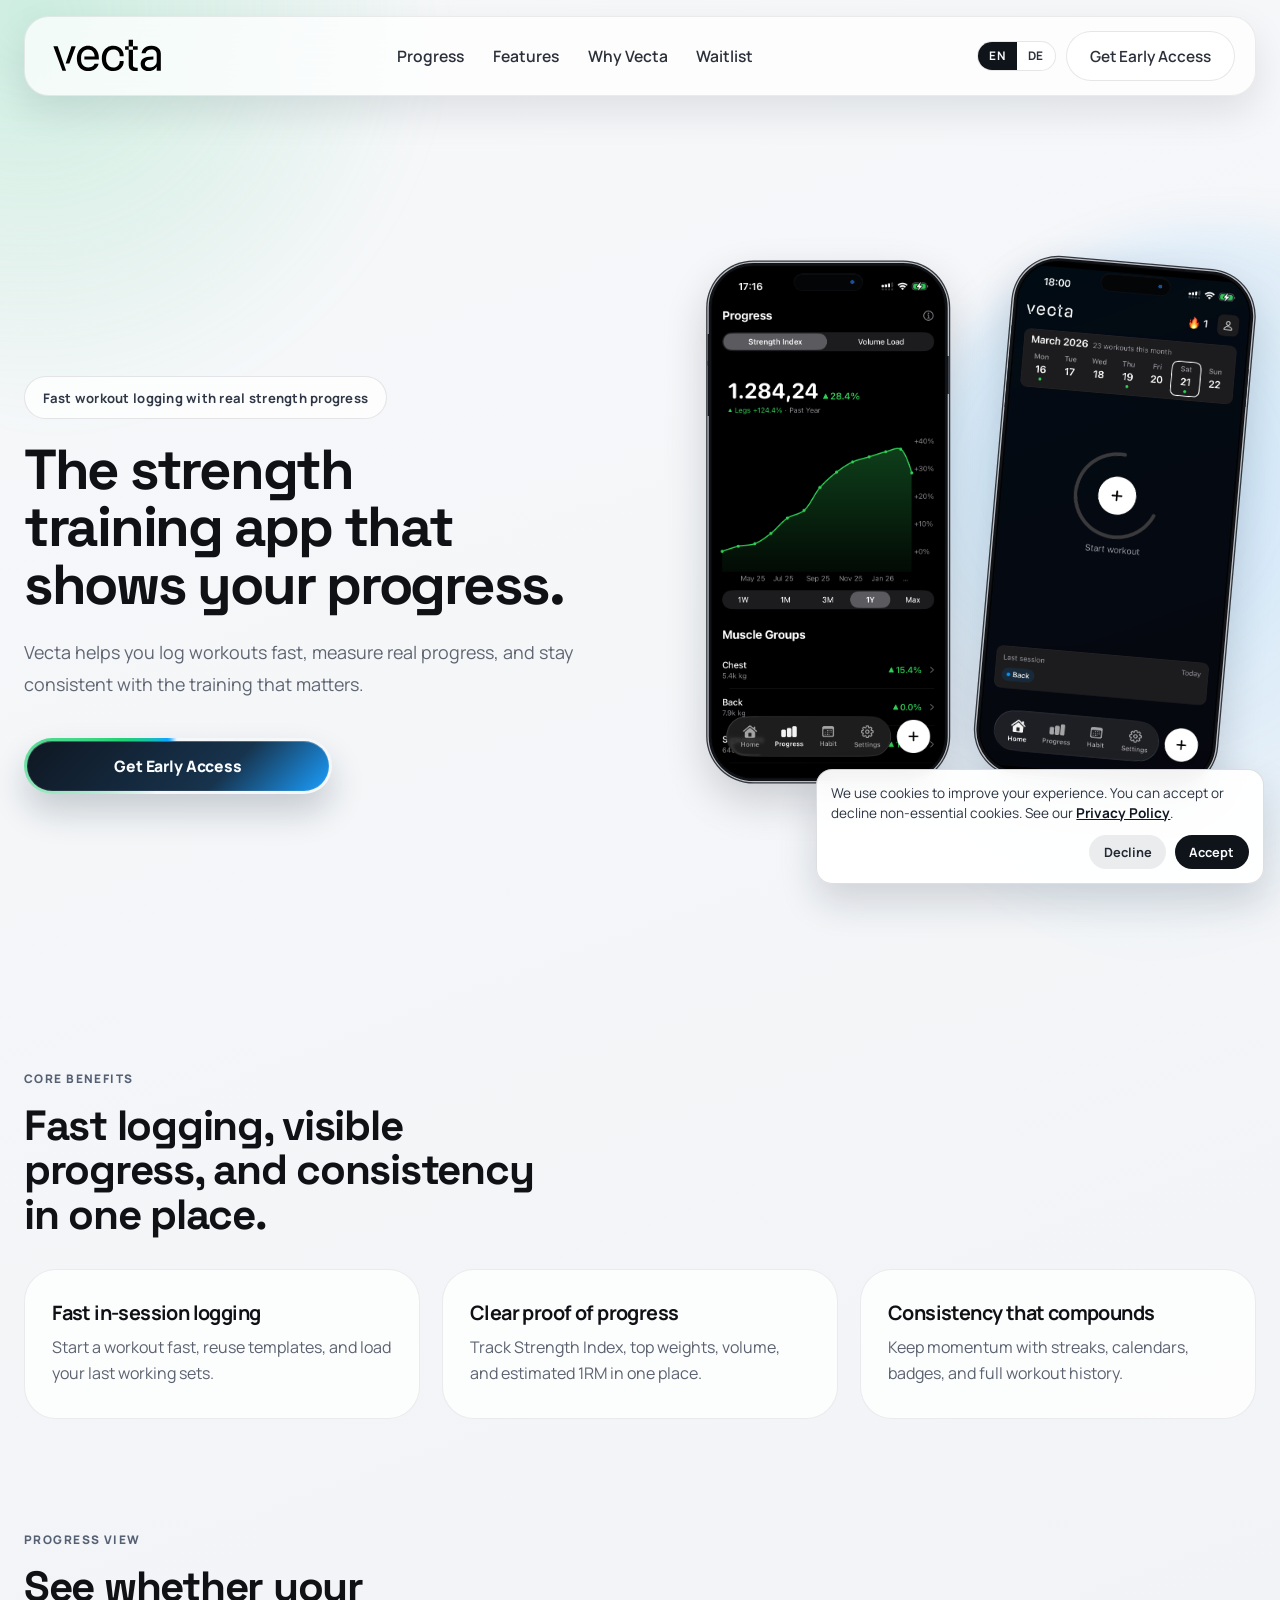
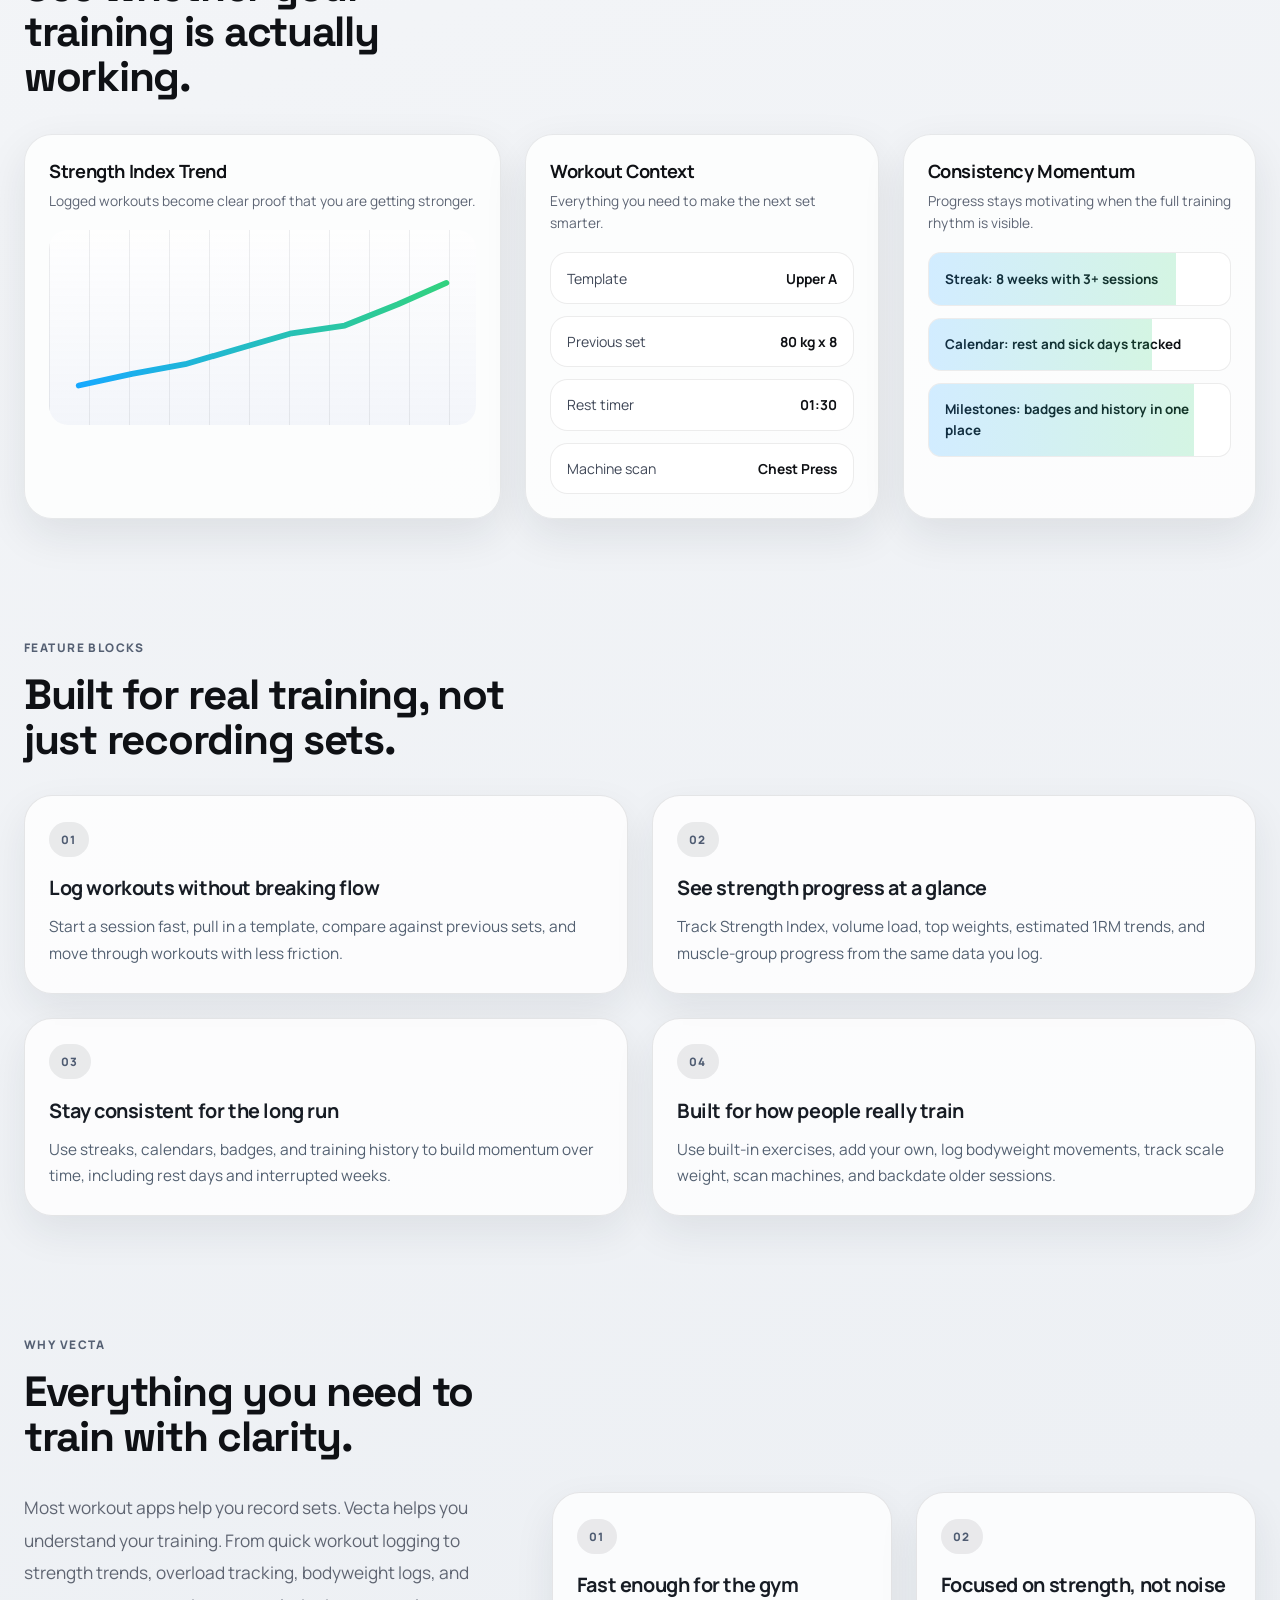
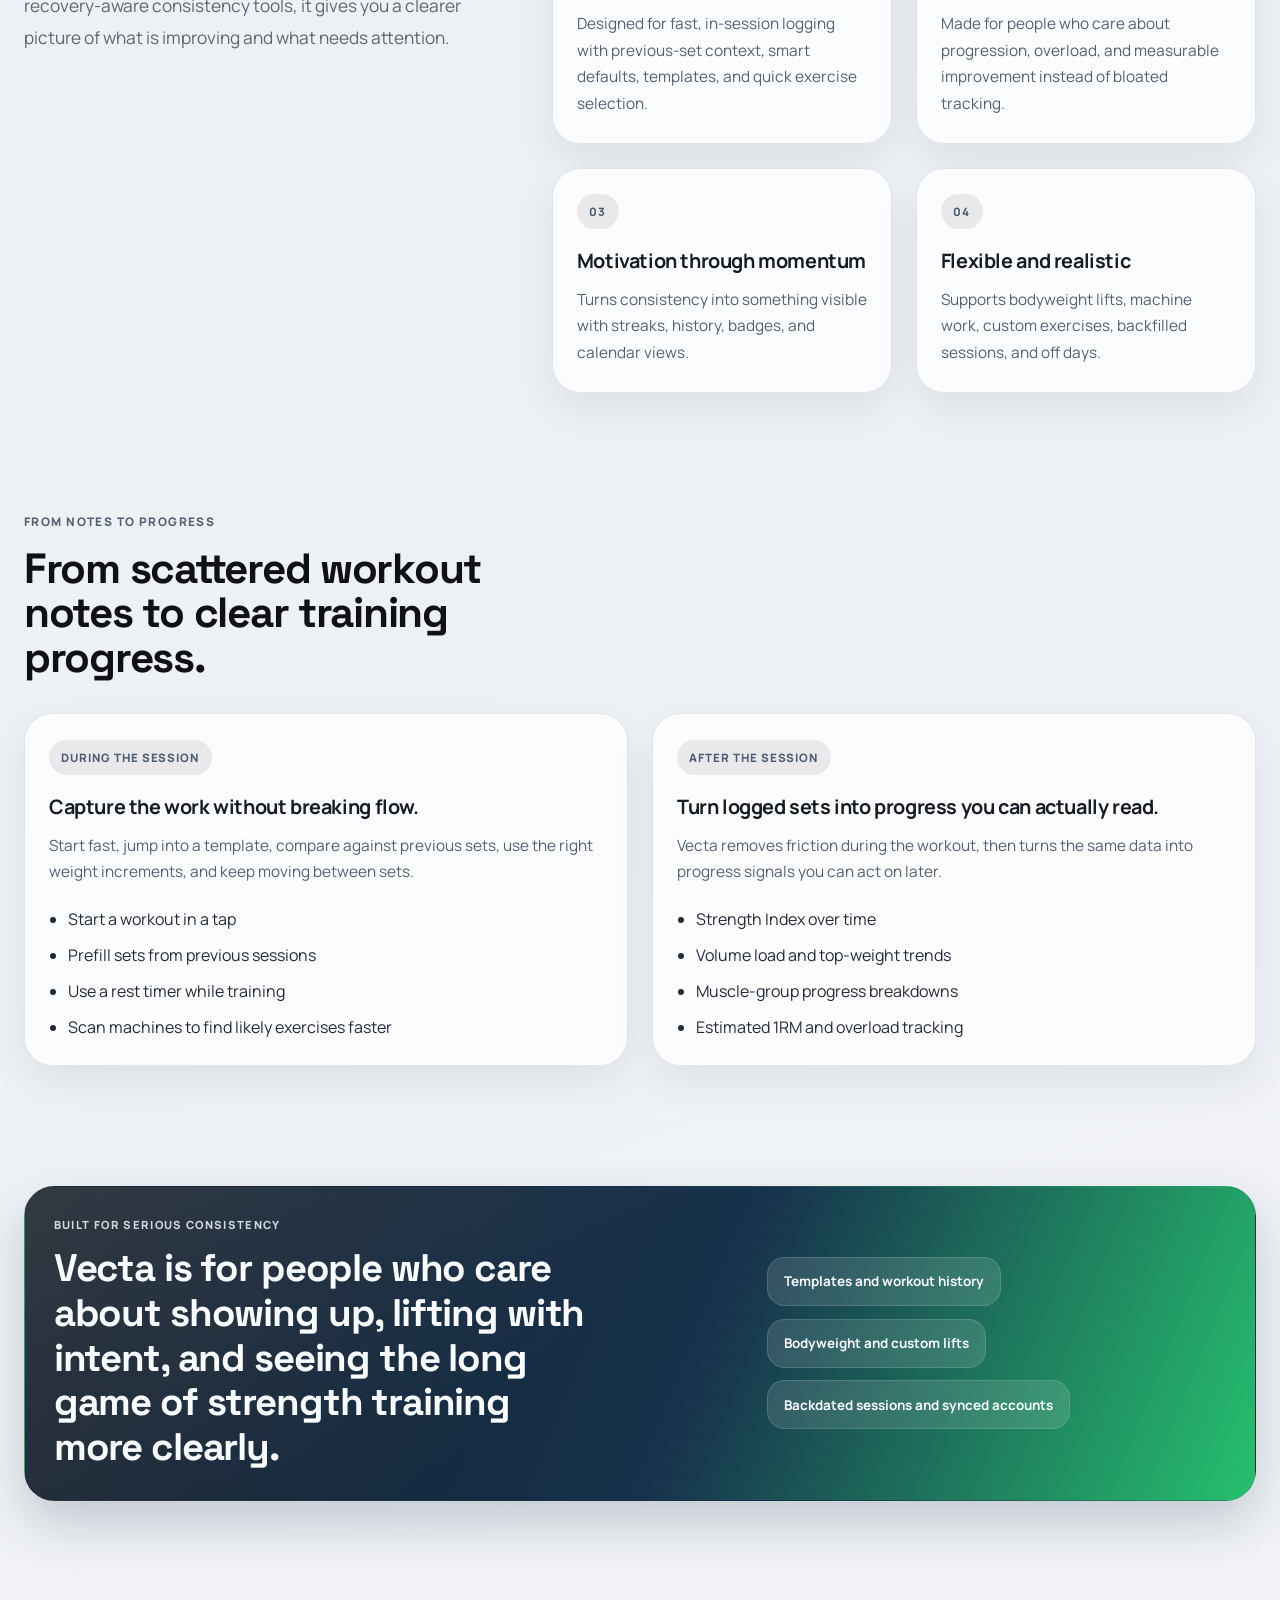
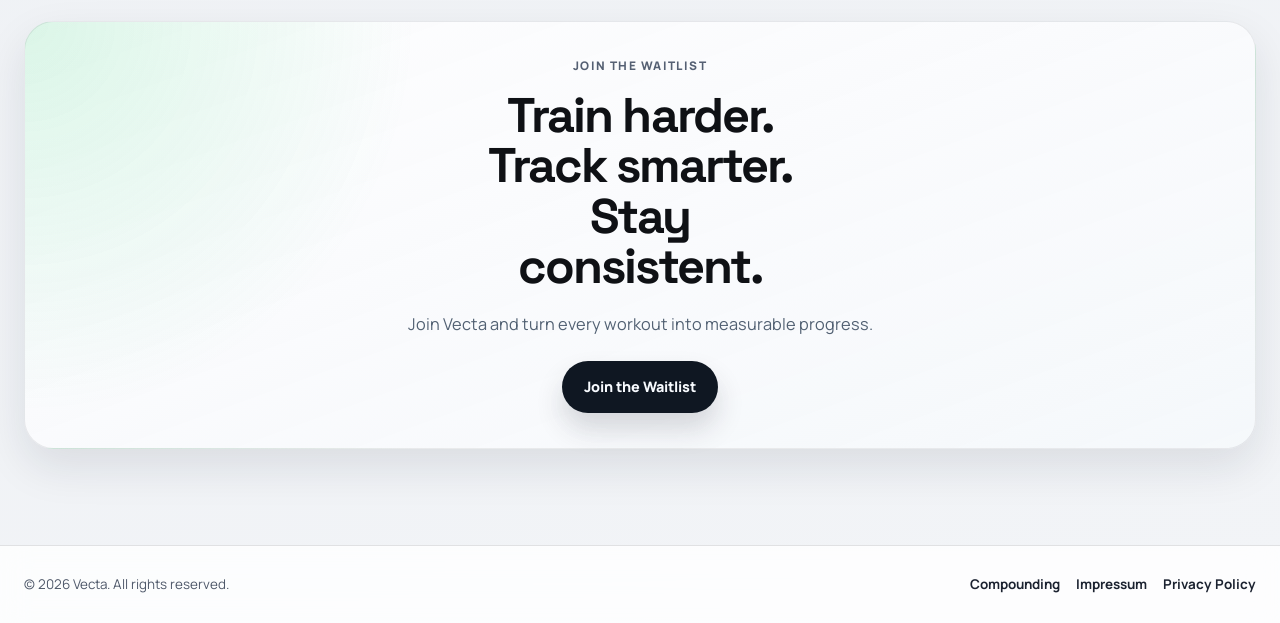
==== index.html @ 0a3cdd7a "Add compounding footer link" ====
<!doctype html>
<html lang="en">
  <head>
    <meta charset="UTF-8" />
    <meta name="viewport" content="width=device-width, initial-scale=1.0" />
    <title>Vecta | Fast Workout Logging for Strength Progress</title>
    <meta
      name="description"
      content="Vecta is a strength training app for fast workout logging, clear progress tracking, and consistency tools that help you see whether your training is working."
    />
    <link rel="icon" type="image/svg+xml" href="favicon.svg" />
    <link rel="preconnect" href="https://fonts.googleapis.com" />
    <link rel="preconnect" href="https://fonts.gstatic.com" crossorigin />
    <link
      href="https://fonts.googleapis.com/css2?family=Manrope:wght@400;500;600;700;800&amp;family=Space+Grotesk:wght@500;600;700&amp;display=swap"
      rel="stylesheet"
    />
    <link rel="stylesheet" href="styles.css" />
  </head>
  <body>
    <div class="ambient ambient-one"></div>
    <div class="ambient ambient-two"></div>

    <header class="site-header container reveal">
      <a class="brand" href="index.html" aria-label="Vecta home">
        <span class="brand-mark" aria-hidden="true">
          <img src="logo.svg" alt="" class="brand-logo" />
        </span>
      </a>
      <nav class="site-nav" aria-label="Main navigation">
        <a href="#progress">Progress</a>
        <a href="#features">Features</a>
        <a href="#why-vecta">Why Vecta</a>
        <a href="#join">Waitlist</a>
      </nav>
      <div class="header-controls">
        <div class="lang-toggle" role="group" aria-label="Language switcher">
          <a href="index.html" aria-current="page">EN</a>
          <a href="index-de.html">DE</a>
        </div>
        <a class="header-cta" href="waitlist.html">Get Early Access</a>
      </div>
    </header>

    <main>
      <section class="hero container">
        <div class="hero-copy reveal delay-1">
          <p class="trust-pill">Fast workout logging with real strength progress</p>
          <h1>
            <span class="hero-line">The strength</span>
            <span class="hero-line">training app that</span>
            <span class="hero-line">shows your progress.</span>
          </h1>
          <p class="lead">
            Vecta helps you log workouts fast, measure real progress, and stay
            consistent with the training that matters.
          </p>
          <div class="hero-actions">
            <a class="button button-primary hero-highlight-cta" href="waitlist.html">
              Get Early Access
            </a>
          </div>
        </div>

        <div class="hero-visual reveal delay-2" aria-hidden="true">
          <div class="phone-stack">
            <article class="phone phone-primary">
              <div class="screen screen-primary">
                <img
                  class="screen-image"
                  src="IMG_2460.PNG"
                  alt="Progress screen with strength index chart"
                />
              </div>
            </article>

            <article class="phone phone-secondary">
              <div class="screen screen-secondary">
                <img
                  class="screen-image"
                  src="IMG_2461.PNG"
                  alt="Home dashboard screen with calendar and start workout button"
                />
              </div>
            </article>
          </div>
        </div>
      </section>

      <section
        class="hero-highlights container reveal delay-3"
        aria-labelledby="hero-highlights-title"
      >
        <div class="section-heading hero-highlights-heading">
          <p>Core Benefits</p>
          <h2 id="hero-highlights-title">
            Fast logging, visible progress, and consistency in one place.
          </h2>
        </div>
        <div class="kpi-row">
          <article>
            <h3>Fast in-session logging</h3>
            <p>
              Start a workout fast, reuse templates, and load your last working
              sets.
            </p>
          </article>
          <article>
            <h3>Clear proof of progress</h3>
            <p>
              Track Strength Index, top weights, volume, and estimated 1RM in
              one place.
            </p>
          </article>
          <article>
            <h3>Consistency that compounds</h3>
            <p>
              Keep momentum with streaks, calendars, badges, and full workout
              history.
            </p>
          </article>
        </div>
      </section>

      <section class="insights container reveal delay-3" id="progress">
        <div class="section-heading">
          <p>Progress View</p>
          <h2>See whether your training is actually working.</h2>
        </div>

        <div class="insight-grid">
          <article class="insight-card chart-card">
            <header>
              <h3>Strength Index Trend</h3>
              <p>Logged workouts become clear proof that you are getting stronger.</p>
            </header>
            <svg viewBox="0 0 420 180" role="img" aria-label="Strength Index trend chart">
              <polyline
                fill="none"
                stroke="url(#lineGradient)"
                stroke-width="6"
                stroke-linecap="round"
                stroke-linejoin="round"
                points="20,150 75,138 130,128 185,112 240,96 295,88 350,66 400,44"
              />
              <defs>
                <linearGradient id="lineGradient" x1="0" y1="0" x2="1" y2="0">
                  <stop offset="0%" stop-color="#17a9ff" />
                  <stop offset="100%" stop-color="#32d27f" />
                </linearGradient>
              </defs>
            </svg>
          </article>

          <article class="insight-card table-card">
            <header>
              <h3>Workout Context</h3>
              <p>Everything you need to make the next set smarter.</p>
            </header>
            <div class="mini-table">
              <div><span>Template</span><strong>Upper A</strong></div>
              <div><span>Previous set</span><strong>80 kg x 8</strong></div>
              <div><span>Rest timer</span><strong>01:30</strong></div>
              <div><span>Machine scan</span><strong>Chest Press</strong></div>
            </div>
          </article>

          <article class="insight-card split-card">
            <header>
              <h3>Consistency Momentum</h3>
              <p>Progress stays motivating when the full training rhythm is visible.</p>
            </header>
            <div class="split-meter">
              <span style="--pct: 82">Streak: 8 weeks with 3+ sessions</span>
              <span style="--pct: 74">Calendar: rest and sick days tracked</span>
              <span style="--pct: 88">Milestones: badges and history in one place</span>
            </div>
          </article>
        </div>
      </section>

      <section class="feature-section container reveal delay-3" id="features">
        <div class="section-heading">
          <p>Feature Blocks</p>
          <h2>Built for real training, not just recording sets.</h2>
        </div>
        <div class="feature-grid">
          <article class="feature-card">
            <span class="feature-meta">01</span>
            <h3>Log workouts without breaking flow</h3>
            <p>
              Start a session fast, pull in a template, compare against
              previous sets, and move through workouts with less friction.
            </p>
          </article>
          <article class="feature-card">
            <span class="feature-meta">02</span>
            <h3>See strength progress at a glance</h3>
            <p>
              Track Strength Index, volume load, top weights, estimated 1RM
              trends, and muscle-group progress from the same data you log.
            </p>
          </article>
          <article class="feature-card">
            <span class="feature-meta">03</span>
            <h3>Stay consistent for the long run</h3>
            <p>
              Use streaks, calendars, badges, and training history to build
              momentum over time, including rest days and interrupted weeks.
            </p>
          </article>
          <article class="feature-card">
            <span class="feature-meta">04</span>
            <h3>Built for how people really train</h3>
            <p>
              Use built-in exercises, add your own, log bodyweight movements,
              track scale weight, scan machines, and backdate older sessions.
            </p>
          </article>
        </div>
      </section>

      <section class="story container reveal delay-2" id="why-vecta">
        <div class="section-heading">
          <p>Why Vecta</p>
          <h2>Everything you need to train with clarity.</h2>
        </div>
        <div class="story-grid">
          <p class="section-intro">
            Most workout apps help you record sets. Vecta helps you understand
            your training. From quick workout logging to strength trends,
            overload tracking, bodyweight logs, and recovery-aware consistency
            tools, it gives you a clearer picture of what is improving and what
            needs attention.
          </p>
          <div class="pillar-grid">
            <article class="pillar-card">
              <span class="pillar-index">01</span>
              <h3>Fast enough for the gym</h3>
              <p>
                Designed for fast, in-session logging with previous-set context,
                smart defaults, templates, and quick exercise selection.
              </p>
            </article>
            <article class="pillar-card">
              <span class="pillar-index">02</span>
              <h3>Focused on strength, not noise</h3>
              <p>
                Made for people who care about progression, overload, and
                measurable improvement instead of bloated tracking.
              </p>
            </article>
            <article class="pillar-card">
              <span class="pillar-index">03</span>
              <h3>Motivation through momentum</h3>
              <p>
                Turns consistency into something visible with streaks, history,
                badges, and calendar views.
              </p>
            </article>
            <article class="pillar-card">
              <span class="pillar-index">04</span>
              <h3>Flexible and realistic</h3>
              <p>
                Supports bodyweight lifts, machine work, custom exercises,
                backfilled sessions, and off days.
              </p>
            </article>
          </div>
        </div>
      </section>

      <section class="flow-section container reveal delay-2" id="how-it-works">
        <div class="section-heading">
          <p>From Notes to Progress</p>
          <h2>From scattered workout notes to clear training progress.</h2>
        </div>
        <div class="flow-grid">
          <article class="flow-card">
            <span class="flow-label">During the session</span>
            <h3>Capture the work without breaking flow.</h3>
            <p>
              Start fast, jump into a template, compare against previous sets,
              use the right weight increments, and keep moving between sets.
            </p>
            <ul class="flow-list">
              <li>Start a workout in a tap</li>
              <li>Prefill sets from previous sessions</li>
              <li>Use a rest timer while training</li>
              <li>Scan machines to find likely exercises faster</li>
            </ul>
          </article>
          <article class="flow-card">
            <span class="flow-label">After the session</span>
            <h3>Turn logged sets into progress you can actually read.</h3>
            <p>
              Vecta removes friction during the workout, then turns the same
              data into progress signals you can act on later.
            </p>
            <ul class="flow-list">
              <li>Strength Index over time</li>
              <li>Volume load and top-weight trends</li>
              <li>Muscle-group progress breakdowns</li>
              <li>Estimated 1RM and overload tracking</li>
            </ul>
          </article>
        </div>
      </section>

      <section class="social-section container reveal delay-3">
        <div class="social-card">
          <div class="social-copy">
            <p class="social-kicker">Built for serious consistency</p>
            <h2>
              Vecta is for people who care about showing up, lifting with
              intent, and seeing the long game of strength training more
              clearly.
            </h2>
          </div>
          <div class="proof-badges" aria-label="Vecta strengths">
            <span class="proof-badge">Templates and workout history</span>
            <span class="proof-badge">Bodyweight and custom lifts</span>
            <span class="proof-badge">Backdated sessions and synced accounts</span>
          </div>
        </div>
      </section>

      <section class="cta-band container reveal delay-3" id="join">
        <div class="cta-band-inner">
          <p>Join the Waitlist</p>
          <h2>Train harder. Track smarter. Stay consistent.</h2>
          <span>
            Join Vecta and turn every workout into measurable progress.
          </span>
          <a href="waitlist.html">Join the Waitlist</a>
        </div>
      </section>
    </main>

    <footer class="site-footer-bar">
      <section class="container footer-bar-inner">
        <p>© 2026 Vecta. All rights reserved.</p>
        <nav class="footer-links" aria-label="Legal links">
          <a href="test/index.html">Compounding</a>
          <a href="impressum.html">Impressum</a>
          <a href="privacy-policy.html">Privacy Policy</a>
        </nav>
      </section>
    </footer>

    <aside
      id="cookie-banner"
      class="cookie-banner"
      role="dialog"
      aria-live="polite"
      aria-label="Cookie consent"
    >
      <p>
        We use cookies to improve your experience. You can accept or decline
        non-essential cookies. See our
        <a href="privacy-policy.html">Privacy Policy</a>.
      </p>
      <div class="cookie-actions">
        <button type="button" id="cookie-decline" class="cookie-btn secondary">
          Decline
        </button>
        <button type="button" id="cookie-accept" class="cookie-btn primary">
          Accept
        </button>
      </div>
    </aside>

    <script src="language-switch.js"></script>
    <script>
      (function () {
        const banner = document.getElementById("cookie-banner");
        const accept = document.getElementById("cookie-accept");
        const decline = document.getElementById("cookie-decline");
        const key = "vecta_cookie_consent";

        if (!banner || !accept || !decline) return;

        const saved = localStorage.getItem(key);
        if (!saved) {
          banner.classList.add("is-visible");
        }

        const closeBanner = (value) => {
          localStorage.setItem(key, value);
          banner.classList.remove("is-visible");
        };

        accept.addEventListener("click", () => closeBanner("accepted"));
        decline.addEventListener("click", () => closeBanner("declined"));
      })();
    </script>
  </body>
</html>
---- styles.css ----
:root {
  --bg: #eef0f3;
  --surface: rgba(255, 255, 255, 0.78);
  --surface-strong: #ffffff;
  --text: #0f1115;
  --text-muted: #5f6572;
  --line: rgba(15, 17, 21, 0.1);
  --accent-green: #27ca72;
  --accent-blue: #1b9fff;
  --accent-charcoal: #1d2128;
  --shadow: 0 24px 70px rgba(12, 22, 38, 0.14);
  --radius-lg: 28px;
  --radius-md: 18px;
  --sticky-header-offset: 1rem;
  --sticky-header-scroll-space: 8rem;
  --container-max: 1360px;
  --container-gutter: 3rem;
}

*,
*::before,
*::after {
  box-sizing: border-box;
}

html,
body {
  margin: 0;
  padding: 0;
}

html {
  scroll-behavior: smooth;
}

body {
  min-height: 100vh;
  font-family: "Manrope", "Avenir Next", "Helvetica Neue", sans-serif;
  color: var(--text);
  background: linear-gradient(160deg, #f7f8fa 0%, #edf0f4 60%, #f2f4f7 100%);
  overflow-x: hidden;
}

.ambient {
  position: fixed;
  pointer-events: none;
  z-index: -1;
  filter: blur(20px);
}

.ambient-one {
  width: 40rem;
  height: 40rem;
  border-radius: 50%;
  left: -12rem;
  top: -13rem;
  background: radial-gradient(circle at 35% 35%, rgba(54, 201, 131, 0.22), transparent 70%);
}

.ambient-two {
  width: 46rem;
  height: 46rem;
  border-radius: 50%;
  right: -20rem;
  top: 14rem;
  background: radial-gradient(circle at 35% 35%, rgba(27, 159, 255, 0.2), transparent 70%);
}

.container {
  width: min(var(--container-max), calc(100% - var(--container-gutter)));
  margin: 0 auto;
}

.site-header {
  position: sticky;
  top: var(--sticky-header-offset);
  z-index: 40;
  display: grid;
  grid-template-columns: auto 1fr auto;
  align-items: center;
  gap: 2.8rem;
  margin-top: 1rem;
  padding: 0.9rem 1.25rem;
  border: 1px solid rgba(15, 17, 21, 0.08);
  border-radius: 1.55rem;
  background: rgba(255, 255, 255, 0.74);
  backdrop-filter: blur(18px);
  box-shadow: 0 16px 38px rgba(13, 22, 36, 0.1);
}

section[id] {
  scroll-margin-top: var(--sticky-header-scroll-space);
}

.brand {
  display: inline-flex;
  align-items: center;
  gap: 0;
  text-decoration: none;
  color: var(--text);
}

.brand-mark {
  width: clamp(6.8rem, 10vw, 9.2rem);
  height: auto;
  display: grid;
  place-items: center;
}

.brand-logo {
  width: 100%;
  height: 100%;
  object-fit: contain;
  display: block;
}

.site-nav {
  display: flex;
  justify-content: center;
  gap: 1.8rem;
}

.site-nav a,
.header-cta {
  text-decoration: none;
  font-weight: 600;
  color: #2b303a;
}

.site-nav a {
  font-size: 0.98rem;
  transition: color 0.22s ease;
}

.site-nav a:hover {
  color: var(--accent-charcoal);
}

.header-controls,
.legal-header-controls {
  display: inline-flex;
  align-items: center;
  gap: 0.62rem;
}

.lang-toggle {
  display: inline-flex;
  align-items: center;
  border: 1px solid var(--line);
  border-radius: 999px;
  background: rgba(255, 255, 255, 0.8);
  overflow: hidden;
}

.lang-toggle a {
  text-decoration: none;
  color: #2b303a;
  font-weight: 700;
  font-size: 0.74rem;
  letter-spacing: 0.04em;
  padding: 0.48rem 0.68rem;
  line-height: 1;
}

.lang-toggle a[aria-current="page"] {
  background: #0f131a;
  color: #f8f9fb;
}

.header-cta {
  font-size: 0.96rem;
  border-radius: 999px;
  padding: 0.82rem 1.45rem;
  border: 1px solid var(--line);
  backdrop-filter: blur(12px);
  background: rgba(255, 255, 255, 0.8);
  transition: transform 0.2s ease, box-shadow 0.2s ease, background 0.2s ease;
}

.header-cta:hover,
.header-cta:focus-visible {
  background: rgba(255, 255, 255, 0.96);
  box-shadow: 0 12px 24px rgba(18, 28, 44, 0.12);
  transform: translateY(-1px);
}

.hero {
  display: grid;
  grid-template-columns: minmax(320px, 1fr) minmax(360px, 1fr);
  align-items: center;
  gap: 4.2rem;
  padding-top: 6.25rem;
  padding-bottom: 0;
}

.hero-copy {
  max-width: 43rem;
  margin-top: -0.4rem;
}

.trust-pill {
  display: inline-flex;
  align-items: center;
  padding: 0.72rem 1.1rem;
  border-radius: 999px;
  border: 1px solid var(--line);
  background: rgba(255, 255, 255, 0.74);
  color: #303746;
  font-size: 0.82rem;
  font-weight: 700;
  letter-spacing: 0.02em;
  margin: 0;
}

.hero-copy h1 {
  margin: 1.35rem 0 0;
  font-family: "Space Grotesk", "Manrope", sans-serif;
  font-size: clamp(2.3rem, 4.4vw, 4.1rem);
  line-height: 1.02;
  letter-spacing: -0.04em;
  max-width: 19ch;
}

.hero-copy h1 .hero-line {
  display: block;
}

.lead {
  margin-top: 1.5rem;
  max-width: 54ch;
  color: var(--text-muted);
  font-size: 1.12rem;
  line-height: 1.78;
}

.hero-actions {
  margin-top: 2.3rem;
  display: flex;
  flex-wrap: wrap;
  gap: 1rem;
}

.button {
  display: inline-flex;
  align-items: center;
  justify-content: center;
  min-height: 3.5rem;
  padding: 1rem 1.55rem;
  border-radius: 999px;
  border: 1px solid transparent;
  text-decoration: none;
  font-size: 0.98rem;
  font-weight: 800;
  letter-spacing: -0.01em;
  transition: transform 0.2s ease, box-shadow 0.2s ease, background 0.2s ease, border-color 0.2s ease;
}

.button:hover,
.button:focus-visible {
  transform: translateY(-1px);
}

.button-primary {
  background: linear-gradient(135deg, #0f1722 0%, #17334d 65%, #1b9fff 100%);
  color: #f8fbff;
  box-shadow: 0 18px 34px rgba(16, 34, 56, 0.2);
}

.button-primary:hover,
.button-primary:focus-visible {
  box-shadow: 0 22px 40px rgba(16, 34, 56, 0.24);
}

.hero-highlight-cta {
  position: relative;
  isolation: isolate;
  min-width: clamp(16.75rem, 25vw, 19.25rem);
  padding-inline: 2.45rem;
  border: 0;
  background: transparent;
  overflow: hidden;
}

.hero-highlight-cta::before {
  content: "";
  position: absolute;
  inset: -18%;
  border-radius: inherit;
  background: conic-gradient(
    from 0deg,
    rgba(255, 255, 255, 0.16) 0deg,
    rgba(255, 255, 255, 0.05) 220deg,
    rgba(39, 202, 114, 0.18) 244deg,
    rgba(39, 202, 114, 0.96) 294deg,
    rgba(27, 159, 255, 1) 338deg,
    rgba(255, 255, 255, 0.3) 356deg,
    rgba(255, 255, 255, 0.16) 360deg
  );
  filter: saturate(114%) blur(1.05px);
  transform: translateZ(0);
  transform-origin: 50% 50%;
  will-change: transform;
  backface-visibility: hidden;
  animation: hero-cta-spin 4.1s linear infinite;
  pointer-events: none;
  z-index: -2;
}

.hero-highlight-cta::after {
  content: "";
  position: absolute;
  inset: 3px;
  border-radius: inherit;
  background: linear-gradient(135deg, #0f1722 0%, #17334d 65%, #1b9fff 100%);
  box-shadow:
    inset 0 1px 0 rgba(255, 255, 255, 0.2),
    inset 0 0 0 1px rgba(255, 255, 255, 0.08);
  pointer-events: none;
  z-index: -1;
}

.hero-highlight-cta:hover,
.hero-highlight-cta:focus-visible {
  box-shadow: 0 24px 42px rgba(16, 34, 56, 0.28);
}

@keyframes hero-cta-spin {
  from {
    transform: rotate(0deg) translateZ(0);
  }

  to {
    transform: rotate(1turn) translateZ(0);
  }
}

.store-btn {
  display: inline-flex;
  align-items: center;
  gap: 0.72rem;
  text-decoration: none;
  border-radius: 16px;
  padding: 0.7rem 0.9rem;
  background: var(--surface-strong);
  border: 1px solid var(--line);
  color: #0e1014;
  min-width: 11.6rem;
}

.store-btn.dark {
  background: #101218;
  color: #f5f7fa;
  border-color: transparent;
}

.app-store-btn {
  min-width: 14.2rem;
  border-radius: 0.75rem;
  padding: 0.58rem 1rem 0.62rem;
  gap: 0.82rem;
  background: linear-gradient(180deg, #1e1b29 0%, #121019 100%);
  box-shadow: 0 10px 24px rgba(12, 9, 18, 0.3);
}

.apple-logo-mark {
  width: 2.25rem;
  display: inline-block;
  text-align: center;
  font-family: "SF Pro Display", "SF Pro Text", "Helvetica Neue", Arial, sans-serif;
  font-size: 2.35rem;
  line-height: 1;
  color: #ffffff;
  transform: translateY(-0.06rem);
}

.app-store-btn span small {
  font-size: 0.58rem;
  letter-spacing: 0.03em;
}

.app-store-btn span strong {
  font-size: 1.03rem;
  margin-top: 0.02rem;
  line-height: 1.02;
}

.store-icon {
  width: 2.12rem;
  height: 2.12rem;
  border-radius: 0.72rem;
  display: grid;
  place-items: center;
  background: rgba(255, 255, 255, 0.14);
  font-size: 0.62rem;
  font-weight: 800;
  letter-spacing: 0.05em;
}

.store-btn:not(.dark) .store-icon {
  background: #e9edf3;
}

.store-btn span small {
  display: block;
  font-size: 0.67rem;
  letter-spacing: 0.02em;
}

.store-btn span strong {
  display: block;
  margin-top: 0.16rem;
  font-size: 1rem;
}

.kpi-row {
  margin-top: 2rem;
  display: grid;
  grid-template-columns: repeat(3, minmax(0, 1fr));
  gap: 1.35rem;
}

.kpi-row article {
  background: rgba(255, 255, 255, 0.76);
  border: 1px solid rgba(22, 28, 38, 0.08);
  border-radius: 2rem;
  padding: 2rem 1.7rem;
  backdrop-filter: blur(14px);
  display: grid;
  align-content: start;
  gap: 0.55rem;
  min-height: 100%;
}

.kpi-row h3 {
  margin: 0;
  font-size: 1.24rem;
  letter-spacing: -0.03em;
  line-height: 1.15;
}

.kpi-row p {
  margin: 0;
  color: #5c6270;
  font-size: 1rem;
  line-height: 1.65;
}

.hero-highlights {
  margin-top: 5.6rem;
}

.hero-highlights-heading {
  max-width: 44rem;
}

.hero-highlights .section-heading h2 {
  max-width: 20ch;
}

.hero-visual {
  position: relative;
  min-height: 49rem;
}

.phone-stack {
  position: absolute;
  inset: 0;
  --phone-top: 8.5%;
  --phone-primary-offset: -107%;
  --phone-secondary-offset: 3%;
  --phone-secondary-tilt: 5deg;
}

.phone {
  position: absolute;
  width: calc(32.4rem * 1170 / 2532);
  height: 32.4rem;
  border-radius: 2.8rem;
  border: 0.26rem solid #111317;
  box-shadow:
    0 0 0 0.08rem rgba(214, 218, 224, 0.84),
    0 0 0 0.16rem rgba(38, 42, 48, 0.92),
    0 1.1rem 2.7rem rgba(17, 24, 39, 0.2);
  background: #06070a;
  overflow: visible;
  isolation: isolate;
}

.phone::before {
  content: "";
  position: absolute;
  top: 0.45rem;
  left: 50%;
  transform: translateX(-50%);
  width: 34%;
  min-width: 2.9rem;
  max-width: 4.3rem;
  height: clamp(0.72rem, 3.8%, 1.02rem);
  border-radius: 999px;
  background:
    radial-gradient(circle at calc(100% - 0.62rem) 50%, #1d4f97 0 0.1rem, #091018 0.13rem, transparent 0.18rem),
    linear-gradient(#040506, #040506);
  box-shadow:
    0 0.03rem 0.08rem rgba(255, 255, 255, 0.08) inset,
    0 0 0 0.05rem rgba(14, 16, 20, 0.96);
  pointer-events: none;
  z-index: 5;
}

.phone::after {
  content: "";
  position: absolute;
  inset: 0 -0.32rem 0 -0.32rem;
  background:
    linear-gradient(#12151a, #12151a) left 0.04rem top 14% / 0.13rem 6.2% no-repeat,
    linear-gradient(#12151a, #12151a) left 0.04rem top 20.7% / 0.16rem 10.8% no-repeat,
    linear-gradient(#12151a, #12151a) right 0.04rem top 19% / 0.13rem 7.5% no-repeat;
  pointer-events: none;
  z-index: 4;
}

.phone-primary {
  left: 50%;
  top: var(--phone-top);
  transform: translateX(var(--phone-primary-offset));
  z-index: 2;
}

.phone-secondary {
  left: 50%;
  top: var(--phone-top);
  transform-origin: 50% 100%;
  transform: translateX(var(--phone-secondary-offset)) rotate(var(--phone-secondary-tilt));
  z-index: 3;
}

.screen {
  width: 100%;
  height: 100%;
  border-radius: 2.5rem;
  padding: 0;
  color: #f7f9fc;
  background: #000;
  overflow: hidden;
  display: grid;
  place-items: center;
  box-shadow: 0 0 0 0.08rem #020304;
}

.screen-primary {
  background: #000;
}

.screen-secondary {
  background: #000;
  color: #11151c;
}

.screen-image {
  width: 100%;
  height: 100%;
  object-fit: contain;
  object-position: center center;
  display: block;
}

.status-row {
  display: flex;
  justify-content: space-between;
  font-size: 0.72rem;
  font-weight: 700;
  opacity: 0.95;
}

.active-card {
  margin-top: 1rem;
  background: rgba(7, 11, 17, 0.6);
  border: 1px solid rgba(255, 255, 255, 0.2);
  border-radius: 1.35rem;
  padding: 0.95rem;
}

.active-card p {
  margin: 0;
  color: #d9e2ee;
  font-size: 0.76rem;
}

.active-card h3 {
  margin: 0.35rem 0 0;
  font-size: 1.8rem;
  letter-spacing: -0.03em;
}

.ring-wrap {
  margin-top: 0.9rem;
  display: grid;
  grid-template-columns: repeat(2, minmax(0, 1fr));
  gap: 0.8rem;
}

.ring {
  aspect-ratio: 1;
  border-radius: 50%;
  display: grid;
  place-items: center;
  text-align: center;
  padding: 0.5rem;
}

.ring span {
  display: block;
  font-size: 0.93rem;
  font-weight: 800;
}

.ring small {
  font-size: 0.55rem;
  opacity: 0.88;
}

.ring-volume {
  background:
    radial-gradient(circle at center, rgba(8, 13, 22, 0.86) 0 56%, transparent 57%),
    conic-gradient(var(--accent-green) 0 274deg, rgba(255, 255, 255, 0.18) 274deg 360deg);
}

.ring-load {
  background:
    radial-gradient(circle at center, rgba(8, 13, 22, 0.86) 0 56%, transparent 57%),
    conic-gradient(var(--accent-blue) 0 296deg, rgba(255, 255, 255, 0.18) 296deg 360deg);
}

.timeline {
  margin-top: 1rem;
  display: grid;
  gap: 0.6rem;
}

.timeline div {
  padding: 0.65rem 0.7rem;
  border-radius: 0.82rem;
  background: rgba(255, 255, 255, 0.1);
  border: 1px solid rgba(255, 255, 255, 0.16);
}

.timeline small {
  display: block;
  font-size: 0.65rem;
  color: #d5deea;
}

.timeline strong {
  font-size: 0.79rem;
}

.summary-card {
  margin-top: 1rem;
  border-radius: 1.1rem;
  padding: 0.95rem;
  background: linear-gradient(150deg, #11161d, #1a232e);
  color: #f5f8fc;
}

.summary-card p {
  margin: 0;
  font-size: 0.74rem;
  opacity: 0.85;
}

.summary-card h3 {
  margin: 0.35rem 0 0;
  font-size: 1.52rem;
}

.metric-grid {
  margin-top: 0.9rem;
  display: grid;
  grid-template-columns: repeat(2, minmax(0, 1fr));
  gap: 0.56rem;
}

.metric-grid article {
  border-radius: 0.92rem;
  padding: 0.66rem;
  border: 1px solid rgba(19, 27, 37, 0.1);
  background: rgba(255, 255, 255, 0.86);
}

.metric-grid span {
  display: block;
  color: #586071;
  font-size: 0.67rem;
}

.metric-grid strong {
  margin-top: 0.2rem;
  display: block;
  font-size: 1rem;
}

.trend-bar {
  margin-top: 0.8rem;
  padding: 0.75rem;
  border-radius: 0.92rem;
  border: 1px solid rgba(19, 27, 37, 0.1);
  background: rgba(255, 255, 255, 0.86);
}

.trend-bar p {
  margin: 0 0 0.5rem;
  font-size: 0.68rem;
  color: #616979;
  font-weight: 700;
}

.bar-track {
  height: 0.5rem;
  border-radius: 999px;
  background: #d8deea;
  overflow: hidden;
}

.bar-track span {
  display: block;
  height: 100%;
  width: 78%;
  border-radius: inherit;
  background: linear-gradient(90deg, var(--accent-blue), var(--accent-green));
}

.benefits {
  margin-top: 2.4rem;
}

.story,
.flow-section,
.feature-section,
.social-section,
.cta-band {
  margin-top: 7.5rem;
}

.story-grid {
  margin-top: 2.1rem;
  display: grid;
  grid-template-columns: minmax(0, 0.82fr) minmax(0, 1.18fr);
  gap: 2.4rem;
  align-items: start;
}

.section-intro {
  margin: 0;
  max-width: 34rem;
  color: var(--text-muted);
  font-size: 1.08rem;
  line-height: 1.88;
}

.pillar-grid,
.feature-grid {
  display: grid;
  grid-template-columns: repeat(2, minmax(0, 1fr));
  gap: 1.5rem;
}

.pillar-card,
.feature-card,
.flow-card {
  border-radius: 1.75rem;
  border: 1px solid rgba(19, 27, 37, 0.1);
  background: rgba(255, 255, 255, 0.78);
  backdrop-filter: blur(14px);
  box-shadow: 0 16px 40px rgba(21, 33, 48, 0.08);
  padding: 1.6rem 1.5rem;
}

.pillar-index,
.feature-meta,
.flow-label {
  display: inline-flex;
  align-items: center;
  justify-content: center;
  min-height: 2.2rem;
  padding: 0.42rem 0.78rem;
  border-radius: 999px;
  background: rgba(16, 22, 32, 0.08);
  color: #4f5c72;
  font-size: 0.72rem;
  font-weight: 800;
  letter-spacing: 0.08em;
  text-transform: uppercase;
}

.pillar-card h3,
.feature-card h3,
.flow-card h3 {
  margin: 1.15rem 0 0;
  font-size: 1.24rem;
  line-height: 1.28;
  letter-spacing: -0.02em;
  color: #171c24;
}

.pillar-card p,
.feature-card p,
.flow-card p {
  margin: 0.85rem 0 0;
  color: #536071;
  font-size: 0.96rem;
  line-height: 1.72;
}

.flow-grid {
  margin-top: 2.1rem;
  display: grid;
  grid-template-columns: repeat(2, minmax(0, 1fr));
  gap: 1.5rem;
}

.flow-list {
  margin: 1.35rem 0 0;
  padding-left: 1.2rem;
  display: grid;
  gap: 0.75rem;
  color: #242b38;
}

.flow-list li {
  line-height: 1.5;
}

.feature-grid {
  margin-top: 2.1rem;
}

.benefits-grid {
  margin-top: 1.5rem;
  display: grid;
  grid-template-columns: repeat(3, minmax(0, 1fr));
  gap: 1rem;
}

.benefit-card {
  border-radius: 1.35rem;
  border: 1px solid rgba(19, 27, 37, 0.1);
  background: rgba(255, 255, 255, 0.76);
  backdrop-filter: blur(14px);
  box-shadow: 0 14px 34px rgba(21, 33, 48, 0.08);
  padding: 1.1rem;
}

.benefit-index {
  display: inline-block;
  font-size: 0.72rem;
  font-weight: 800;
  letter-spacing: 0.08em;
  color: #4f5c72;
  padding: 0.35rem 0.52rem;
  border-radius: 999px;
  background: rgba(16, 22, 32, 0.08);
}

.benefit-card h3 {
  margin: 0.8rem 0 0;
  font-size: 1.04rem;
  line-height: 1.35;
  letter-spacing: -0.01em;
  color: #171c24;
}

.insights {
  margin-top: 7rem;
  padding-bottom: 0;
}

.waitlist-page {
  min-height: 100vh;
  display: grid;
  align-items: center;
  padding-top: 1.2rem;
  padding-bottom: 1.8rem;
}

.waitlist-only-card {
  border-radius: 1.5rem;
  border: 1px solid rgba(19, 27, 37, 0.12);
  background:
    radial-gradient(circle at 5% 3%, rgba(27, 159, 255, 0.18), transparent 30%),
    rgba(255, 255, 255, 0.88);
  backdrop-filter: blur(14px);
  box-shadow: 0 18px 42px rgba(21, 33, 48, 0.14);
  padding: 1.1rem;
}

.waitlist-page-top {
  display: flex;
  justify-content: space-between;
  align-items: center;
  gap: 0.8rem;
}

.waitlist-only-layout {
  margin-top: 1rem;
  display: grid;
  gap: 1rem;
  grid-template-columns: 1.1fr 0.9fr;
  align-items: center;
}

.waitlist-only-content h1 {
  margin: 0.3rem 0 0;
  font-family: "Space Grotesk", sans-serif;
  letter-spacing: -0.03em;
  font-size: clamp(1.55rem, 3.2vw, 2.45rem);
  line-height: 1.05;
  color: #151c26;
}

.waitlist-only-content p {
  margin: 0.75rem 0 0;
  color: #475164;
  line-height: 1.5;
}

.waitlist-kicker {
  margin: 0;
  text-transform: uppercase;
  letter-spacing: 0.08em;
  font-size: 0.72rem;
  font-weight: 800;
  color: #556073;
}

.waitlist-only-content .waitlist-form {
  margin-top: 1rem;
}

.waitlist-only-content .field-group span {
  color: #3f4757;
}

.waitlist-only-content .waitlist-btn {
  background: #0f131a;
  color: #f8f9fb;
}

.waitlist-only-content .waitlist-message.success {
  color: #1b7e4f;
}

.waitlist-only-content .waitlist-message.pending {
  color: #475164;
}

.waitlist-only-content .waitlist-message.error {
  color: #af3535;
}

.waitlist-phone-wrap {
  display: flex;
  justify-content: center;
}

.waitlist-phone {
  width: min(17rem, 100%);
  border-radius: 2.35rem;
  border: 0.55rem solid #20242b;
  box-shadow: 0 20px 46px rgba(13, 24, 39, 0.22);
  overflow: hidden;
  background: #10151c;
}

.waitlist-phone img {
  display: block;
  width: 100%;
  height: auto;
  object-fit: contain;
  background: #e5e8ed;
}

.waitlist-form {
  margin-top: 1rem;
  display: grid;
  grid-template-columns: minmax(0, 1fr) minmax(0, 1fr) auto;
  gap: 0.7rem;
  align-items: end;
}

.field-group {
  display: grid;
  gap: 0.3rem;
}

.field-group span {
  font-size: 0.72rem;
  font-weight: 700;
  color: rgba(248, 252, 255, 0.95);
}

.field-group input {
  width: 100%;
  border: 1px solid rgba(19, 27, 37, 0.16);
  border-radius: 0.78rem;
  background: rgba(255, 255, 255, 0.94);
  color: #10141c;
  padding: 0.68rem 0.75rem;
  font: inherit;
}

.waitlist-btn {
  border: 0;
  border-radius: 999px;
  background: #ffffff;
  color: #0f131a;
  font-family: inherit;
  font-size: 0.84rem;
  font-weight: 700;
  padding: 0.7rem 1.1rem;
  cursor: pointer;
  white-space: nowrap;
}

.waitlist-btn:disabled {
  cursor: wait;
  opacity: 0.82;
}

.waitlist-progress {
  position: relative;
  margin-top: 0.78rem;
  height: 0;
  border-radius: 999px;
  overflow: hidden;
  background: rgba(16, 20, 28, 0.08);
  opacity: 0;
  transition: height 0.22s ease, opacity 0.22s ease;
}

.waitlist-progress.is-visible {
  height: 0.42rem;
  opacity: 1;
}

.waitlist-progress-bar {
  position: absolute;
  inset: 0 auto 0 0;
  width: 34%;
  border-radius: inherit;
  background: linear-gradient(90deg, #17a9ff 0%, #27ca72 100%);
  animation: waitlist-progress-slide 1.05s cubic-bezier(0.37, 0, 0.22, 1) infinite;
  transform: translateX(-120%);
}

@keyframes waitlist-progress-slide {
  0% {
    transform: translateX(-120%);
  }

  55% {
    transform: translateX(210%);
  }

  100% {
    transform: translateX(320%);
  }
}

.waitlist-form.is-submitting .field-group input {
  opacity: 0.72;
}

.waitlist-message {
  margin: 0.72rem 0 0;
  font-size: 0.84rem;
  font-weight: 700;
  min-height: 1.1rem;
  color: rgba(248, 252, 255, 0.92);
}

.waitlist-message.success {
  color: #e9fff3;
}

.waitlist-message.error {
  color: #ffeaea;
}

.site-footer-bar {
  border-top: 1px solid rgba(19, 27, 37, 0.12);
  background: rgba(255, 255, 255, 0.8);
  backdrop-filter: blur(14px);
  margin-top: 2rem;
}

.footer-bar-inner {
  min-height: 4.8rem;
  display: flex;
  align-items: center;
  justify-content: space-between;
  gap: 1rem;
}

.footer-bar-inner p {
  margin: 0;
  color: #4f596a;
  font-size: 0.84rem;
}

.footer-links {
  display: flex;
  align-items: center;
  gap: 1rem;
}

.footer-links a {
  color: #1b2230;
  text-decoration: none;
  font-weight: 700;
  font-size: 0.84rem;
}

.footer-links a[aria-current="page"] {
  color: #0f1115;
}

.legal-page {
  min-height: 100vh;
  display: flex;
  flex-direction: column;
}

.legal-header {
  position: sticky;
  top: var(--sticky-header-offset);
  z-index: 40;
  display: flex;
  align-items: center;
  justify-content: space-between;
  margin-top: 1rem;
  padding: 0.85rem 1.1rem;
  border: 1px solid rgba(15, 17, 21, 0.08);
  border-radius: 1.45rem;
  background: rgba(255, 255, 255, 0.74);
  backdrop-filter: blur(18px);
  box-shadow: 0 16px 38px rgba(13, 22, 36, 0.1);
}

.back-link {
  text-decoration: none;
  color: #1b2230;
  font-weight: 700;
  font-size: 0.9rem;
  border: 1px solid var(--line);
  border-radius: 999px;
  padding: 0.6rem 1rem;
  background: rgba(255, 255, 255, 0.76);
}

.legal-main {
  flex: 1;
  padding: 2.1rem 0 2.8rem;
}

.legal-card {
  border-radius: 1.5rem;
  border: 1px solid rgba(19, 27, 37, 0.12);
  background: rgba(255, 255, 255, 0.84);
  backdrop-filter: blur(14px);
  box-shadow: 0 16px 42px rgba(21, 33, 48, 0.08);
  padding: 1.35rem 1.25rem;
}

.legal-card h1 {
  margin: 0 0 1rem;
  font-family: "Space Grotesk", sans-serif;
  letter-spacing: -0.02em;
  font-size: clamp(1.5rem, 2.8vw, 2rem);
}

.legal-card p {
  margin: 0.8rem 0 0;
  color: #3f4756;
  font-size: 0.94rem;
  line-height: 1.58;
}

.legal-card strong {
  color: #161b24;
}

.cookie-banner {
  position: fixed;
  right: 1rem;
  bottom: 1rem;
  width: min(28rem, calc(100% - 1.5rem));
  border-radius: 1rem;
  border: 1px solid rgba(19, 27, 37, 0.14);
  background: rgba(255, 255, 255, 0.95);
  backdrop-filter: blur(12px);
  box-shadow: 0 18px 38px rgba(21, 33, 48, 0.16);
  padding: 0.9rem;
  z-index: 80;
  display: none;
}

.cookie-banner.is-visible {
  display: block;
  animation: rise 0.25s ease-out forwards;
}

.cookie-banner p {
  margin: 0;
  color: #2c3442;
  font-size: 0.85rem;
  line-height: 1.45;
}

.cookie-banner p a {
  color: #111722;
  font-weight: 700;
}

.cookie-actions {
  margin-top: 0.7rem;
  display: flex;
  justify-content: flex-end;
  gap: 0.55rem;
}

.cookie-btn {
  border: 0;
  border-radius: 999px;
  font-family: inherit;
  font-size: 0.8rem;
  font-weight: 700;
  padding: 0.5rem 0.9rem;
  cursor: pointer;
}

.cookie-btn.secondary {
  background: rgba(15, 22, 34, 0.08);
  color: #222a36;
}

.cookie-btn.primary {
  background: #0f131a;
  color: #f8f9fb;
}

.section-heading p {
  margin: 0;
  text-transform: uppercase;
  letter-spacing: 0.12em;
  color: #556073;
  font-size: 0.74rem;
  font-weight: 800;
}

.section-heading h2 {
  margin: 1rem 0 0;
  max-width: 18ch;
  font-family: "Space Grotesk", sans-serif;
  font-size: clamp(2.1rem, 3.3vw, 3.2rem);
  letter-spacing: -0.03em;
  line-height: 1.06;
}

.insight-grid {
  margin-top: 2.2rem;
  display: grid;
  gap: 1.5rem;
  grid-template-columns: 1.35fr 1fr 1fr;
}

.insight-card {
  border-radius: var(--radius-lg);
  border: 1px solid rgba(19, 27, 37, 0.09);
  background: var(--surface);
  backdrop-filter: blur(14px);
  box-shadow: 0 16px 44px rgba(21, 33, 48, 0.09);
  padding: 1.5rem;
}

.insight-card header h3 {
  margin: 0;
  font-size: 1.14rem;
  letter-spacing: -0.02em;
}

.insight-card header p {
  margin: 0.45rem 0 1.15rem;
  color: #5d6574;
  font-size: 0.86rem;
  line-height: 1.6;
}

.chart-card svg {
  width: 100%;
  height: auto;
  background:
    repeating-linear-gradient(
      to right,
      rgba(28, 36, 48, 0.08) 0 1px,
      transparent 1px 40px
    ),
    linear-gradient(180deg, rgba(255, 255, 255, 0.5), rgba(237, 241, 247, 0.6));
  border-radius: 1.2rem;
  padding: 0.65rem;
}

.mini-table {
  display: grid;
  gap: 0.75rem;
}

.mini-table div {
  display: flex;
  justify-content: space-between;
  align-items: center;
  padding: 0.95rem 1rem;
  border-radius: 1.1rem;
  background: rgba(255, 255, 255, 0.82);
  border: 1px solid rgba(14, 18, 24, 0.08);
}

.mini-table span {
  color: #3f4757;
  font-size: 0.88rem;
}

.mini-table strong {
  font-size: 0.86rem;
}

.split-meter {
  display: grid;
  gap: 0.75rem;
}

.split-meter span {
  display: block;
  position: relative;
  border-radius: 0.8rem;
  font-size: 0.84rem;
  padding: 0.95rem 1rem;
  background: rgba(255, 255, 255, 0.78);
  border: 1px solid rgba(14, 18, 24, 0.08);
  overflow: hidden;
  line-height: 1.55;
  font-weight: 700;
}

.split-meter span::after {
  content: "";
  position: absolute;
  inset: 0;
  width: calc(var(--pct) * 1%);
  background: linear-gradient(90deg, rgba(27, 159, 255, 0.2), rgba(39, 202, 114, 0.2));
  z-index: 0;
}

.split-meter span {
  z-index: 1;
}

.social-card {
  border-radius: 1.9rem;
  border: 1px solid rgba(13, 22, 35, 0.08);
  background:
    linear-gradient(135deg, rgba(255, 255, 255, 0.14), rgba(255, 255, 255, 0) 46%),
    linear-gradient(112deg, #101823 0%, #17324d 55%, #26c06e 100%);
  box-shadow: 0 22px 50px rgba(14, 38, 64, 0.2);
  padding: 1.9rem 1.8rem;
  color: #f8fcff;
  display: grid;
  grid-template-columns: minmax(0, 1.2fr) minmax(0, 0.8fr);
  gap: 1.5rem;
  align-items: center;
}

.social-copy {
  max-width: 34rem;
}

.social-kicker {
  margin: 0;
  text-transform: uppercase;
  letter-spacing: 0.12em;
  font-size: 0.7rem;
  font-weight: 800;
  color: rgba(248, 252, 255, 0.82);
}

.social-card h2 {
  margin: 0.9rem 0 0;
  font-family: "Space Grotesk", sans-serif;
  font-size: clamp(1.7rem, 3vw, 2.6rem);
  line-height: 1.16;
  letter-spacing: -0.03em;
}

.proof-badges {
  display: flex;
  flex-wrap: wrap;
  gap: 0.8rem;
  justify-content: flex-start;
}

.proof-badge {
  display: inline-flex;
  align-items: center;
  min-height: 2.8rem;
  padding: 0.82rem 1rem;
  border-radius: 1.1rem;
  border: 1px solid rgba(255, 255, 255, 0.14);
  background: rgba(255, 255, 255, 0.12);
  font-size: 0.84rem;
  line-height: 1.55;
  font-weight: 700;
}

.cta-band {
  margin-bottom: 6rem;
}

.cta-band-inner {
  border-radius: 1.85rem;
  border: 1px solid rgba(13, 22, 35, 0.08);
  background:
    radial-gradient(circle at top left, rgba(39, 202, 114, 0.16), transparent 30%),
    linear-gradient(160deg, rgba(255, 255, 255, 0.86), rgba(246, 249, 252, 0.78));
  box-shadow: 0 18px 44px rgba(21, 33, 48, 0.1);
  padding: 2.2rem 2rem;
  text-align: center;
}

.cta-band-inner p {
  margin: 0;
  text-transform: uppercase;
  letter-spacing: 0.12em;
  color: #556073;
  font-size: 0.74rem;
  font-weight: 800;
}

.cta-band-inner h2 {
  margin: 1rem auto 0;
  max-width: 11ch;
  font-family: "Space Grotesk", sans-serif;
  font-size: clamp(2.2rem, 3.8vw, 3.5rem);
  line-height: 1.04;
  letter-spacing: -0.04em;
}

.cta-band-inner span {
  margin: 1.1rem auto 0;
  max-width: 40rem;
  display: block;
  color: #526173;
  font-size: 1.02rem;
  line-height: 1.75;
}

.cta-band-inner a {
  margin-top: 1.4rem;
  display: inline-flex;
  align-items: center;
  justify-content: center;
  min-height: 3.25rem;
  padding: 0.92rem 1.4rem;
  border-radius: 999px;
  text-decoration: none;
  background: #0f1722;
  color: #f8fbff;
  font-size: 0.9rem;
  font-weight: 800;
  box-shadow: 0 16px 28px rgba(16, 24, 37, 0.16);
  transition: transform 0.2s ease, box-shadow 0.2s ease, background 0.2s ease;
}

.cta-band-inner a:hover,
.cta-band-inner a:focus-visible {
  background: #162334;
  box-shadow: 0 20px 34px rgba(16, 24, 37, 0.2);
  transform: translateY(-1px);
}

.reveal {
  opacity: 0;
  transform: translateY(22px);
  animation: rise 0.82s cubic-bezier(0.2, 0.8, 0.2, 1) forwards;
}

.delay-1 {
  animation-delay: 0.08s;
}

.delay-2 {
  animation-delay: 0.2s;
}

.delay-3 {
  animation-delay: 0.32s;
}

@keyframes rise {
  to {
    opacity: 1;
    transform: translateY(0);
  }
}

@media (max-width: 1120px) {
  .site-nav {
    display: none;
  }

  .site-header {
    grid-template-columns: auto auto;
    justify-content: space-between;
  }

  .hero {
    grid-template-columns: 1fr;
    gap: 2rem;
    padding-top: 4.5rem;
    padding-bottom: 0;
  }

  .hero-copy {
    margin-top: 0;
  }

  .hero-highlights {
    margin-top: 4.5rem;
  }

  .hero-visual {
    min-height: 40rem;
    margin-top: 1.5rem;
  }

  .phone {
    width: calc(28.4rem * 1170 / 2532);
    height: 28.4rem;
  }

  .phone-stack {
    --phone-primary-offset: -105%;
    --phone-secondary-offset: 2%;
    --phone-secondary-tilt: 4.5deg;
  }

  .story,
  .flow-section,
  .feature-section,
  .social-section,
  .cta-band,
  .insights {
    margin-top: 5rem;
  }

  .story-grid {
    grid-template-columns: 1fr;
    gap: 2rem;
  }

  .insight-grid {
    grid-template-columns: 1fr;
  }

  .benefits-grid {
    grid-template-columns: 1fr;
  }

  .pillar-grid,
  .feature-grid,
  .flow-grid,
  .social-card {
    grid-template-columns: 1fr;
  }

  .waitlist-form {
    grid-template-columns: 1fr;
  }

  .waitlist-only-layout {
    grid-template-columns: 1fr;
  }

  .waitlist-phone {
    width: min(14rem, 100%);
  }

  .waitlist-btn {
    width: 100%;
  }

  .social-card {
    align-items: flex-start;
  }
}

@media (max-width: 760px) {
  :root {
    --sticky-header-offset: 0.7rem;
    --sticky-header-scroll-space: 7rem;
    --container-gutter: 0.9rem;
  }

  .brand {
    font-size: 1rem;
  }

  .brand-mark {
    width: 6.1rem;
  }

  .site-header,
  .legal-header {
    padding: 0.72rem 0.9rem;
    border-radius: 1.2rem;
  }

  .hero-copy h1 {
    font-size: clamp(2.05rem, 12vw, 3.1rem);
  }

  .hero-copy h1 .hero-line {
    display: inline;
  }

  .lead {
    font-size: 1rem;
    line-height: 1.72;
  }

  .hero-actions {
    flex-direction: column;
    margin-top: 1.8rem;
  }

  .button {
    width: 100%;
  }

  .hero-highlight-cta {
    min-width: 0;
  }

  .kpi-row {
    grid-template-columns: 1fr;
    margin-top: 1.4rem;
  }

  .kpi-row article {
    padding: 1.45rem 1.2rem;
    border-radius: 1.45rem;
  }

  .kpi-row h3 {
    font-size: 1.06rem;
  }

  .kpi-row p {
    font-size: 0.94rem;
  }

  .hero-visual {
    min-height: 27rem;
  }

  .phone {
    width: calc(18.8rem * 1170 / 2532);
    height: 18.8rem;
    border-radius: 1.9rem;
    border-width: 0.22rem;
  }

  .phone-stack {
    --phone-top: 10%;
    --phone-primary-offset: -104%;
    --phone-secondary-offset: 2%;
    --phone-secondary-tilt: 4deg;
  }

  .screen {
    border-radius: 1.8rem;
    padding: 0;
  }

  .active-card h3 {
    font-size: 1.18rem;
  }

  .ring-wrap {
    gap: 0.44rem;
  }

  .ring span {
    font-size: 0.74rem;
  }

  .ring small {
    font-size: 0.48rem;
  }

  .timeline div {
    padding: 0.42rem;
  }

  .timeline small {
    font-size: 0.56rem;
  }

  .timeline strong {
    font-size: 0.62rem;
  }

  .summary-card h3 {
    font-size: 1rem;
  }

  .metric-grid span {
    font-size: 0.55rem;
  }

  .metric-grid strong {
    font-size: 0.66rem;
  }

  .trend-bar p {
    font-size: 0.55rem;
  }

  .benefits {
    margin-top: 1.2rem;
  }

  .story,
  .flow-section,
  .feature-section,
  .social-section,
  .cta-band,
  .insights {
    margin-top: 2.8rem;
  }

  .hero-highlights {
    margin-top: 3rem;
  }

  .benefits-grid {
    margin-top: 1rem;
    gap: 0.7rem;
  }

  .benefit-card {
    border-radius: 1.1rem;
    padding: 0.88rem;
  }

  .benefit-card h3 {
    font-size: 0.94rem;
  }

  .waitlist-form {
    margin-top: 0.8rem;
    gap: 0.55rem;
  }

  .waitlist-message {
    font-size: 0.78rem;
  }

  .waitlist-page {
    padding-top: 0.75rem;
    padding-bottom: 1rem;
  }

  .waitlist-only-card {
    border-radius: 1.1rem;
    padding: 0.85rem;
  }

  .waitlist-page-top {
    flex-direction: row;
  }

  .waitlist-only-layout {
    margin-top: 0.8rem;
    gap: 0.75rem;
  }

  .waitlist-only-content h1 {
    font-size: clamp(1.3rem, 8.2vw, 1.8rem);
  }

  .waitlist-only-content p {
    font-size: 0.88rem;
  }

  .waitlist-phone {
    width: min(11.5rem, 100%);
    border-radius: 1.7rem;
    border-width: 0.42rem;
  }

  .site-footer-bar {
    margin-top: 1.5rem;
  }

  .header-controls,
  .legal-header-controls {
    gap: 0.42rem;
  }

  .lang-toggle a {
    font-size: 0.68rem;
    padding: 0.42rem 0.58rem;
  }

  .header-cta,
  .back-link {
    font-size: 0.78rem;
    padding: 0.5rem 0.78rem;
  }

  .footer-bar-inner {
    min-height: 3.7rem;
    flex-direction: column;
    justify-content: center;
    padding: 0.5rem 0;
    gap: 0.28rem;
  }

  .footer-bar-inner p {
    font-size: 0.78rem;
  }

  .footer-links {
    gap: 0.8rem;
  }

  .footer-links a {
    font-size: 0.8rem;
  }

  .legal-main {
    padding: 1.15rem 0 2rem;
  }

  .legal-card {
    border-radius: 1.1rem;
    padding: 0.95rem 0.82rem;
  }

  .legal-card p {
    font-size: 0.82rem;
  }

  .cookie-banner {
    right: 0.75rem;
    left: 0.75rem;
    width: auto;
    bottom: 0.75rem;
    border-radius: 0.85rem;
    padding: 0.78rem;
  }

  .cookie-banner p {
    font-size: 0.8rem;
  }

  .cookie-actions {
    justify-content: stretch;
  }

  .cookie-btn {
    flex: 1;
    font-size: 0.78rem;
  }

  .insight-card {
    border-radius: 20px;
    padding: 1.12rem;
  }

  .section-intro,
  .pillar-card p,
  .feature-card p,
  .flow-card p,
  .cta-band-inner span {
    font-size: 0.9rem;
  }

  .pillar-card,
  .feature-card,
  .flow-card,
  .social-card,
  .cta-band-inner {
    border-radius: 1.25rem;
    padding: 1.2rem;
  }

  .pillar-card h3,
  .feature-card h3,
  .flow-card h3 {
    font-size: 1.02rem;
  }

  .flow-list {
    gap: 0.48rem;
    font-size: 0.88rem;
  }

  .proof-badges {
    gap: 0.5rem;
  }

  .proof-badge {
    width: 100%;
    font-size: 0.8rem;
  }

  .cta-band {
    margin-bottom: 3.5rem;
  }
}
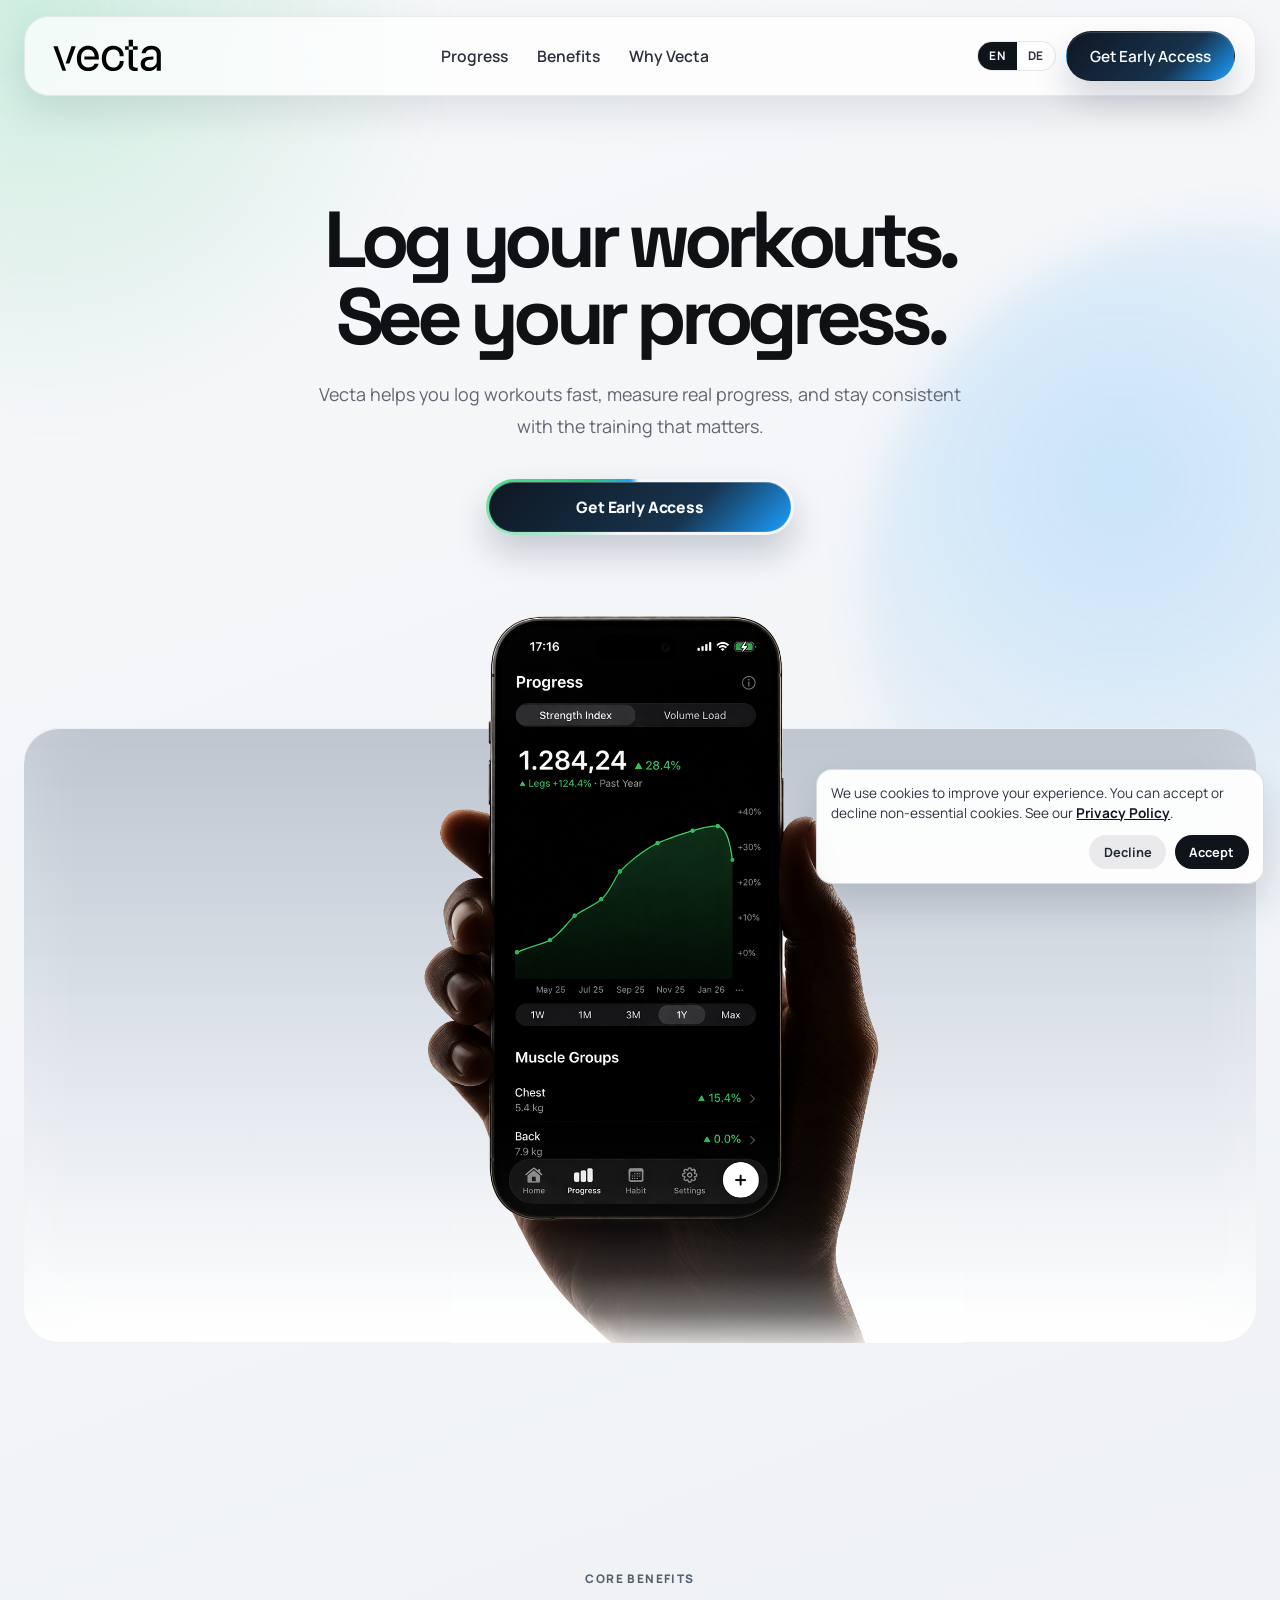
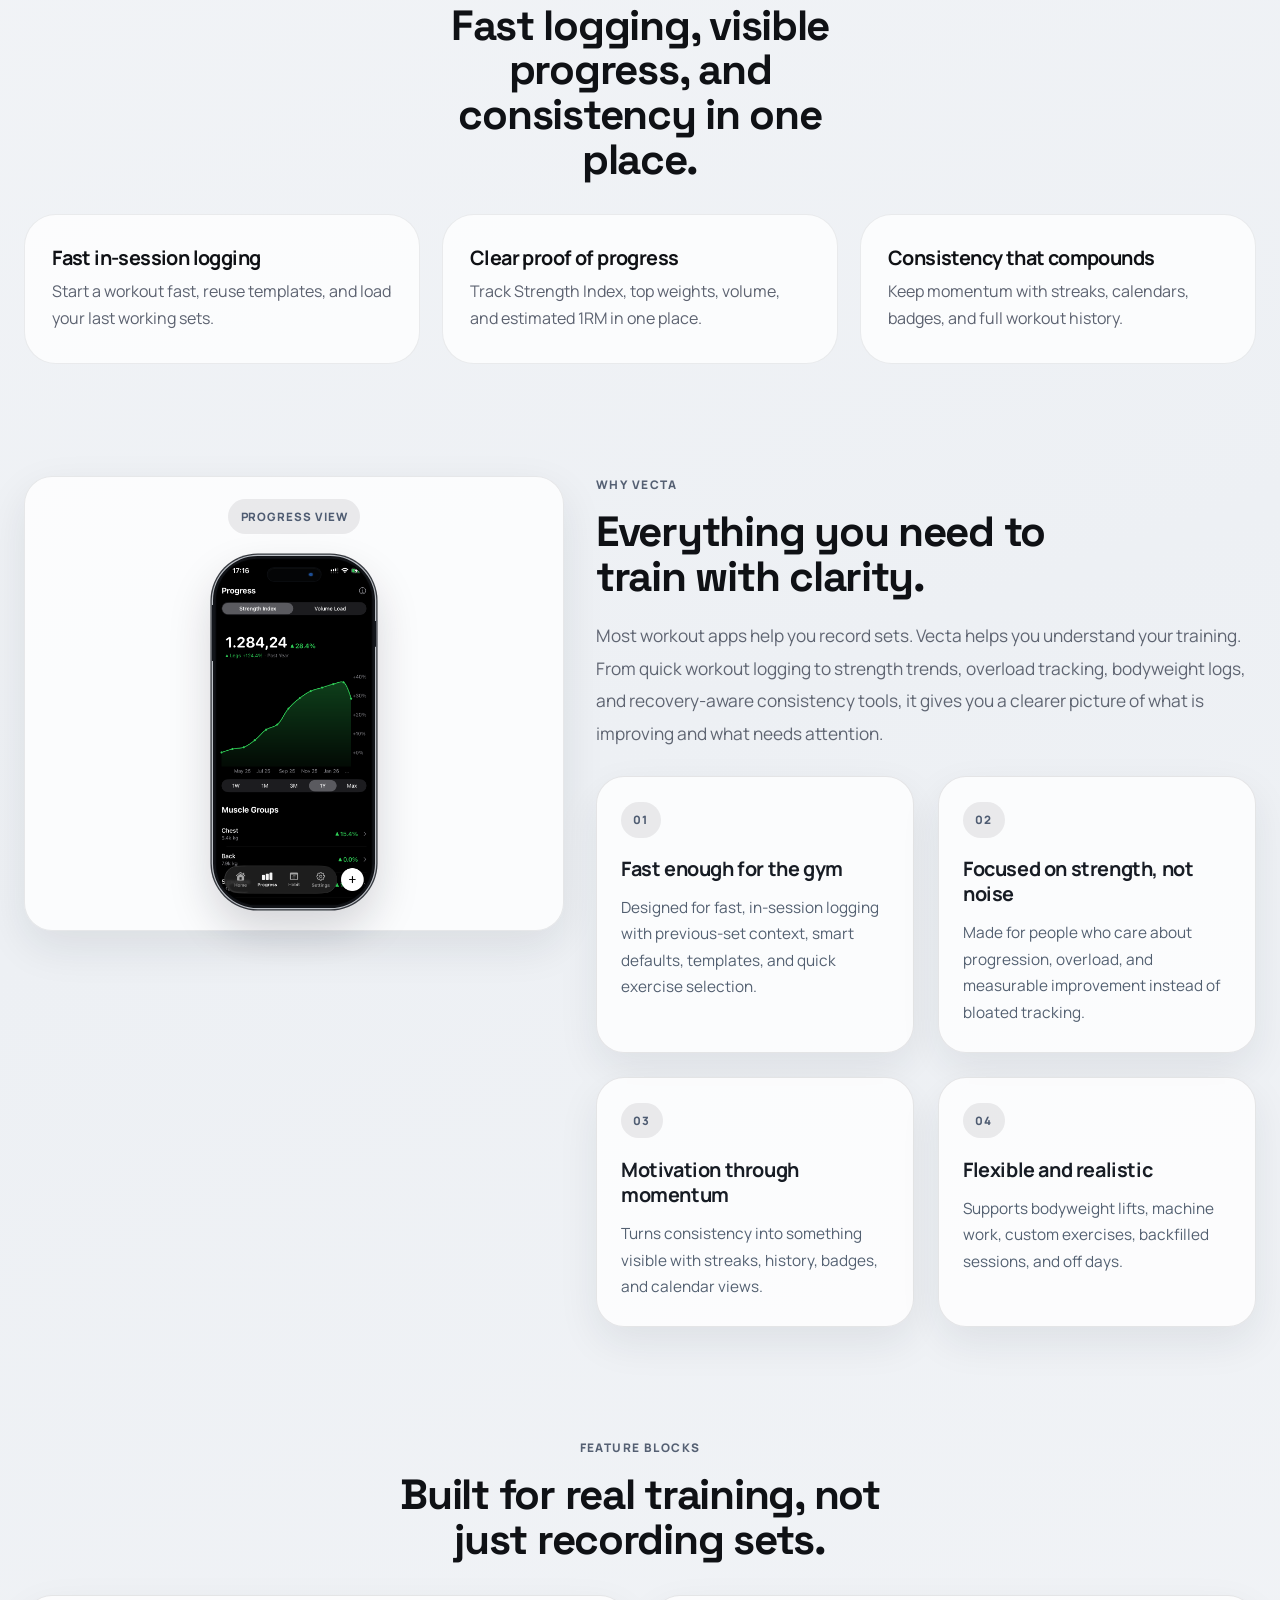
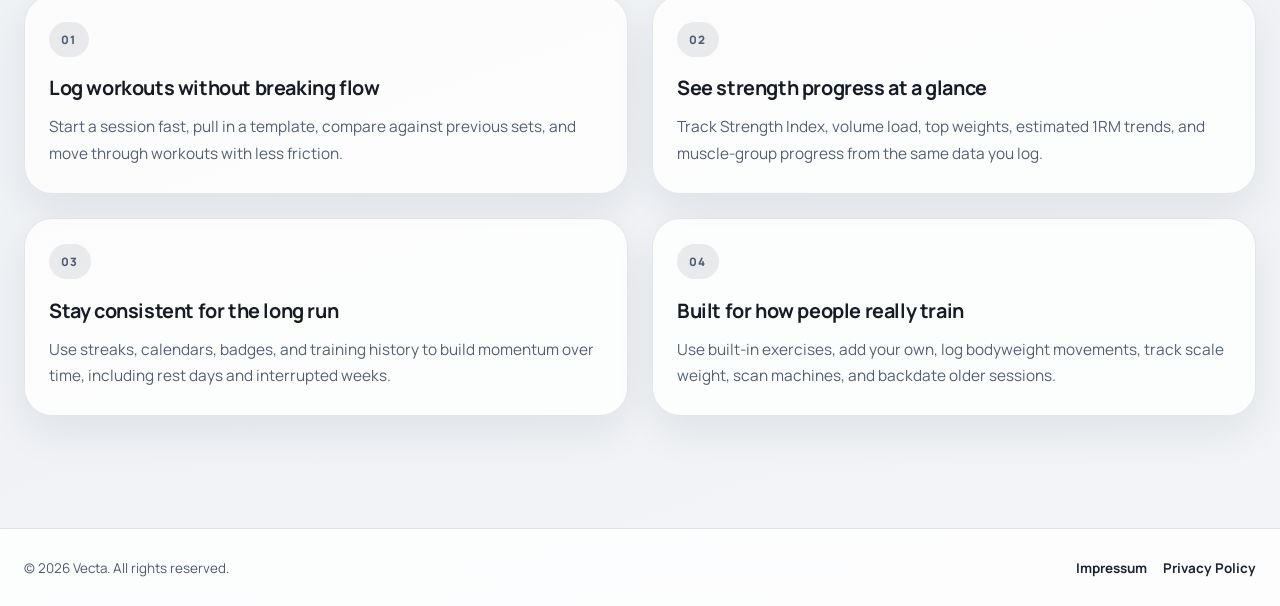
==== commit 55845b08: "Promote compounding landing page to homepage" ====
--- a/index.html
+++ b/index.html
@@ -3,10 +3,10 @@
   <head>
     <meta charset="UTF-8" />
     <meta name="viewport" content="width=device-width, initial-scale=1.0" />
-    <title>Vecta | Fast Workout Logging for Strength Progress</title>
+    <title>Vecta | Log Workouts and See Progress</title>
     <meta
       name="description"
-      content="Vecta is a strength training app for fast workout logging, clear progress tracking, and consistency tools that help you see whether your training is working."
+      content="Vecta helps you log workouts fast, see real progress, and stay consistent with the training that matters."
     />
     <link rel="icon" type="image/svg+xml" href="favicon.svg" />
     <link rel="preconnect" href="https://fonts.googleapis.com" />
@@ -16,8 +16,9 @@
       rel="stylesheet"
     />
     <link rel="stylesheet" href="styles.css" />
+    <link rel="stylesheet" href="test/test.css" />
   </head>
-  <body>
+  <body class="test-page">
     <div class="ambient ambient-one"></div>
     <div class="ambient ambient-two"></div>
 
@@ -29,9 +30,8 @@
       </a>
       <nav class="site-nav" aria-label="Main navigation">
         <a href="#progress">Progress</a>
-        <a href="#features">Features</a>
+        <a href="#benefits">Benefits</a>
         <a href="#why-vecta">Why Vecta</a>
-        <a href="#join">Waitlist</a>
       </nav>
       <div class="header-controls">
         <div class="lang-toggle" role="group" aria-label="Language switcher">
@@ -43,14 +43,9 @@
     </header>
 
     <main>
-      <section class="hero container">
-        <div class="hero-copy reveal delay-1">
-          <p class="trust-pill">Fast workout logging with real strength progress</p>
-          <h1>
-            <span class="hero-line">The strength</span>
-            <span class="hero-line">training app that</span>
-            <span class="hero-line">shows your progress.</span>
-          </h1>
+      <section class="test-hero container">
+        <div class="test-hero-copy">
+          <h1>Log your workouts.<br />See your progress.</h1>
           <p class="lead">
             Vecta helps you log workouts fast, measure real progress, and stay
             consistent with the training that matters.
@@ -62,125 +57,118 @@
           </div>
         </div>
 
-        <div class="hero-visual reveal delay-2" aria-hidden="true">
-          <div class="phone-stack">
-            <article class="phone phone-primary">
+        <div class="test-stage" aria-hidden="true">
+          <div class="test-stage-band"></div>
+          <div class="test-stage-shadow"></div>
+          <figure class="test-stage-photo-wrap">
+            <img
+              class="test-stage-hand-photo"
+              src="test/hero-hand-with-progress-clean.png"
+              alt=""
+            />
+          </figure>
+          <div class="test-stage-wrist-gradient"></div>
+        </div>
+      </section>
+
+      <section class="test-benefits container reveal delay-2" id="benefits">
+        <div class="section-heading test-section-heading">
+          <p>Core Benefits</p>
+          <h2>Fast logging, visible progress, and consistency in one place.</h2>
+        </div>
+        <div class="kpi-row">
+          <article>
+            <h3>Fast in-session logging</h3>
+            <p>
+              Start a workout fast, reuse templates, and load your last working
+              sets.
+            </p>
+          </article>
+          <article>
+            <h3>Clear proof of progress</h3>
+            <p>
+              Track Strength Index, top weights, volume, and estimated 1RM in
+              one place.
+            </p>
+          </article>
+          <article>
+            <h3>Consistency that compounds</h3>
+            <p>
+              Keep momentum with streaks, calendars, badges, and full workout
+              history.
+            </p>
+          </article>
+        </div>
+      </section>
+
+      <section class="test-showcase container reveal delay-3" id="progress">
+        <div class="test-showcase-layout">
+          <article class="test-image-card">
+            <span class="test-image-label">Progress View</span>
+            <article class="phone test-inline-phone">
               <div class="screen screen-primary">
                 <img
-                  class="screen-image"
                   src="IMG_2460.PNG"
                   alt="Progress screen with strength index chart"
+                  class="screen-image"
                 />
               </div>
             </article>
-
-            <article class="phone phone-secondary">
-              <div class="screen screen-secondary">
-                <img
-                  class="screen-image"
-                  src="IMG_2461.PNG"
-                  alt="Home dashboard screen with calendar and start workout button"
-                />
-              </div>
-            </article>
+          </article>
+
+          <div class="test-showcase-copy" id="why-vecta">
+            <div class="section-heading">
+              <p>Why Vecta</p>
+              <h2>Everything you need to train with clarity.</h2>
+            </div>
+            <p class="section-intro">
+              Most workout apps help you record sets. Vecta helps you understand
+              your training. From quick workout logging to strength trends,
+              overload tracking, bodyweight logs, and recovery-aware consistency
+              tools, it gives you a clearer picture of what is improving and what
+              needs attention.
+            </p>
+
+            <div class="pillar-grid test-pillar-grid">
+              <article class="pillar-card">
+                <span class="pillar-index">01</span>
+                <h3>Fast enough for the gym</h3>
+                <p>
+                  Designed for fast, in-session logging with previous-set context,
+                  smart defaults, templates, and quick exercise selection.
+                </p>
+              </article>
+              <article class="pillar-card">
+                <span class="pillar-index">02</span>
+                <h3>Focused on strength, not noise</h3>
+                <p>
+                  Made for people who care about progression, overload, and
+                  measurable improvement instead of bloated tracking.
+                </p>
+              </article>
+              <article class="pillar-card">
+                <span class="pillar-index">03</span>
+                <h3>Motivation through momentum</h3>
+                <p>
+                  Turns consistency into something visible with streaks, history,
+                  badges, and calendar views.
+                </p>
+              </article>
+              <article class="pillar-card">
+                <span class="pillar-index">04</span>
+                <h3>Flexible and realistic</h3>
+                <p>
+                  Supports bodyweight lifts, machine work, custom exercises,
+                  backfilled sessions, and off days.
+                </p>
+              </article>
+            </div>
           </div>
         </div>
       </section>
 
-      <section
-        class="hero-highlights container reveal delay-3"
-        aria-labelledby="hero-highlights-title"
-      >
-        <div class="section-heading hero-highlights-heading">
-          <p>Core Benefits</p>
-          <h2 id="hero-highlights-title">
-            Fast logging, visible progress, and consistency in one place.
-          </h2>
-        </div>
-        <div class="kpi-row">
-          <article>
-            <h3>Fast in-session logging</h3>
-            <p>
-              Start a workout fast, reuse templates, and load your last working
-              sets.
-            </p>
-          </article>
-          <article>
-            <h3>Clear proof of progress</h3>
-            <p>
-              Track Strength Index, top weights, volume, and estimated 1RM in
-              one place.
-            </p>
-          </article>
-          <article>
-            <h3>Consistency that compounds</h3>
-            <p>
-              Keep momentum with streaks, calendars, badges, and full workout
-              history.
-            </p>
-          </article>
-        </div>
-      </section>
-
-      <section class="insights container reveal delay-3" id="progress">
-        <div class="section-heading">
-          <p>Progress View</p>
-          <h2>See whether your training is actually working.</h2>
-        </div>
-
-        <div class="insight-grid">
-          <article class="insight-card chart-card">
-            <header>
-              <h3>Strength Index Trend</h3>
-              <p>Logged workouts become clear proof that you are getting stronger.</p>
-            </header>
-            <svg viewBox="0 0 420 180" role="img" aria-label="Strength Index trend chart">
-              <polyline
-                fill="none"
-                stroke="url(#lineGradient)"
-                stroke-width="6"
-                stroke-linecap="round"
-                stroke-linejoin="round"
-                points="20,150 75,138 130,128 185,112 240,96 295,88 350,66 400,44"
-              />
-              <defs>
-                <linearGradient id="lineGradient" x1="0" y1="0" x2="1" y2="0">
-                  <stop offset="0%" stop-color="#17a9ff" />
-                  <stop offset="100%" stop-color="#32d27f" />
-                </linearGradient>
-              </defs>
-            </svg>
-          </article>
-
-          <article class="insight-card table-card">
-            <header>
-              <h3>Workout Context</h3>
-              <p>Everything you need to make the next set smarter.</p>
-            </header>
-            <div class="mini-table">
-              <div><span>Template</span><strong>Upper A</strong></div>
-              <div><span>Previous set</span><strong>80 kg x 8</strong></div>
-              <div><span>Rest timer</span><strong>01:30</strong></div>
-              <div><span>Machine scan</span><strong>Chest Press</strong></div>
-            </div>
-          </article>
-
-          <article class="insight-card split-card">
-            <header>
-              <h3>Consistency Momentum</h3>
-              <p>Progress stays motivating when the full training rhythm is visible.</p>
-            </header>
-            <div class="split-meter">
-              <span style="--pct: 82">Streak: 8 weeks with 3+ sessions</span>
-              <span style="--pct: 74">Calendar: rest and sick days tracked</span>
-              <span style="--pct: 88">Milestones: badges and history in one place</span>
-            </div>
-          </article>
-        </div>
-      </section>
-
-      <section class="feature-section container reveal delay-3" id="features">
-        <div class="section-heading">
+      <section class="test-details container reveal delay-3">
+        <div class="section-heading test-section-heading">
           <p>Feature Blocks</p>
           <h2>Built for real training, not just recording sets.</h2>
         </div>
@@ -189,8 +177,8 @@
             <span class="feature-meta">01</span>
             <h3>Log workouts without breaking flow</h3>
             <p>
-              Start a session fast, pull in a template, compare against
-              previous sets, and move through workouts with less friction.
+              Start a session fast, pull in a template, compare against previous
+              sets, and move through workouts with less friction.
             </p>
           </article>
           <article class="feature-card">
@@ -217,122 +205,6 @@
               track scale weight, scan machines, and backdate older sessions.
             </p>
           </article>
-        </div>
-      </section>
-
-      <section class="story container reveal delay-2" id="why-vecta">
-        <div class="section-heading">
-          <p>Why Vecta</p>
-          <h2>Everything you need to train with clarity.</h2>
-        </div>
-        <div class="story-grid">
-          <p class="section-intro">
-            Most workout apps help you record sets. Vecta helps you understand
-            your training. From quick workout logging to strength trends,
-            overload tracking, bodyweight logs, and recovery-aware consistency
-            tools, it gives you a clearer picture of what is improving and what
-            needs attention.
-          </p>
-          <div class="pillar-grid">
-            <article class="pillar-card">
-              <span class="pillar-index">01</span>
-              <h3>Fast enough for the gym</h3>
-              <p>
-                Designed for fast, in-session logging with previous-set context,
-                smart defaults, templates, and quick exercise selection.
-              </p>
-            </article>
-            <article class="pillar-card">
-              <span class="pillar-index">02</span>
-              <h3>Focused on strength, not noise</h3>
-              <p>
-                Made for people who care about progression, overload, and
-                measurable improvement instead of bloated tracking.
-              </p>
-            </article>
-            <article class="pillar-card">
-              <span class="pillar-index">03</span>
-              <h3>Motivation through momentum</h3>
-              <p>
-                Turns consistency into something visible with streaks, history,
-                badges, and calendar views.
-              </p>
-            </article>
-            <article class="pillar-card">
-              <span class="pillar-index">04</span>
-              <h3>Flexible and realistic</h3>
-              <p>
-                Supports bodyweight lifts, machine work, custom exercises,
-                backfilled sessions, and off days.
-              </p>
-            </article>
-          </div>
-        </div>
-      </section>
-
-      <section class="flow-section container reveal delay-2" id="how-it-works">
-        <div class="section-heading">
-          <p>From Notes to Progress</p>
-          <h2>From scattered workout notes to clear training progress.</h2>
-        </div>
-        <div class="flow-grid">
-          <article class="flow-card">
-            <span class="flow-label">During the session</span>
-            <h3>Capture the work without breaking flow.</h3>
-            <p>
-              Start fast, jump into a template, compare against previous sets,
-              use the right weight increments, and keep moving between sets.
-            </p>
-            <ul class="flow-list">
-              <li>Start a workout in a tap</li>
-              <li>Prefill sets from previous sessions</li>
-              <li>Use a rest timer while training</li>
-              <li>Scan machines to find likely exercises faster</li>
-            </ul>
-          </article>
-          <article class="flow-card">
-            <span class="flow-label">After the session</span>
-            <h3>Turn logged sets into progress you can actually read.</h3>
-            <p>
-              Vecta removes friction during the workout, then turns the same
-              data into progress signals you can act on later.
-            </p>
-            <ul class="flow-list">
-              <li>Strength Index over time</li>
-              <li>Volume load and top-weight trends</li>
-              <li>Muscle-group progress breakdowns</li>
-              <li>Estimated 1RM and overload tracking</li>
-            </ul>
-          </article>
-        </div>
-      </section>
-
-      <section class="social-section container reveal delay-3">
-        <div class="social-card">
-          <div class="social-copy">
-            <p class="social-kicker">Built for serious consistency</p>
-            <h2>
-              Vecta is for people who care about showing up, lifting with
-              intent, and seeing the long game of strength training more
-              clearly.
-            </h2>
-          </div>
-          <div class="proof-badges" aria-label="Vecta strengths">
-            <span class="proof-badge">Templates and workout history</span>
-            <span class="proof-badge">Bodyweight and custom lifts</span>
-            <span class="proof-badge">Backdated sessions and synced accounts</span>
-          </div>
-        </div>
-      </section>
-
-      <section class="cta-band container reveal delay-3" id="join">
-        <div class="cta-band-inner">
-          <p>Join the Waitlist</p>
-          <h2>Train harder. Track smarter. Stay consistent.</h2>
-          <span>
-            Join Vecta and turn every workout into measurable progress.
-          </span>
-          <a href="waitlist.html">Join the Waitlist</a>
         </div>
       </section>
     </main>
@@ -341,7 +213,6 @@
       <section class="container footer-bar-inner">
         <p>© 2026 Vecta. All rights reserved.</p>
         <nav class="footer-links" aria-label="Legal links">
-          <a href="test/index.html">Compounding</a>
           <a href="impressum.html">Impressum</a>
           <a href="privacy-policy.html">Privacy Policy</a>
         </nav>
--- a/test/test.css
+++ b/test/test.css
@@ -0,0 +1,305 @@
+body.test-page {
+  overflow-x: hidden;
+}
+
+.test-page .header-cta {
+  color: #f8fbff;
+  border-color: transparent;
+  background: linear-gradient(135deg, #0f1722 0%, #17334d 65%, #1b9fff 100%);
+  box-shadow:
+    inset 0 1px 0 rgba(255, 255, 255, 0.16),
+    0 18px 34px rgba(16, 34, 56, 0.18);
+}
+
+.test-page .header-cta:hover,
+.test-page .header-cta:focus-visible {
+  background: linear-gradient(135deg, #101a28 0%, #183955 65%, #22a4ff 100%);
+  box-shadow:
+    inset 0 1px 0 rgba(255, 255, 255, 0.18),
+    0 22px 40px rgba(16, 34, 56, 0.24);
+}
+
+.test-hero {
+  padding-top: 5.2rem;
+  text-align: center;
+}
+
+.test-hero-copy {
+  max-width: 62rem;
+  margin: 0 auto;
+}
+
+.test-hero .trust-pill {
+  justify-content: center;
+}
+
+.test-hero h1 {
+  margin: 1.45rem auto 0;
+  max-width: none;
+  font-family: "Space Grotesk", "Manrope", sans-serif;
+  font-size: clamp(2.8rem, 6.2vw, 5.1rem);
+  line-height: 0.96;
+  letter-spacing: -0.08em;
+  white-space: nowrap;
+}
+
+.test-hero .lead {
+  max-width: 42rem;
+  margin-left: auto;
+  margin-right: auto;
+}
+
+.test-hero .hero-actions {
+  justify-content: center;
+  align-items: center;
+}
+
+.test-stage {
+  --test-stage-band-top: clamp(6.5rem, 11vw, 10.25rem);
+  --test-stage-band-height: clamp(28rem, 48vw, 39rem);
+  --test-stage-photo-top: 0.1rem;
+  --test-stage-photo-width: min(34rem, 50vw);
+  position: relative;
+  min-height: clamp(34rem, 68vw, 56rem);
+  margin-top: 3.25rem;
+  isolation: isolate;
+}
+
+.test-stage-band {
+  position: absolute;
+  left: 0;
+  right: 0;
+  top: var(--test-stage-band-top);
+  height: var(--test-stage-band-height);
+  border-radius: 2.2rem;
+  overflow: hidden;
+  background: linear-gradient(
+    180deg,
+    rgba(188, 196, 207, 0.98) 0%,
+    rgba(223, 228, 235, 0.95) 54%,
+    rgba(255, 255, 255, 0.98) 100%
+  );
+  box-shadow:
+    inset 0 1px 0 rgba(255, 255, 255, 0.72),
+    inset 0 -32px 70px rgba(255, 255, 255, 0.24);
+}
+
+.test-stage-shadow {
+  display: none;
+}
+
+.test-stage-photo-wrap {
+  position: absolute;
+  z-index: 2;
+  left: 50%;
+  top: var(--test-stage-photo-top);
+  bottom: calc(100% - (var(--test-stage-band-top) + var(--test-stage-band-height)));
+  width: var(--test-stage-photo-width);
+  margin: 0;
+  transform: translateX(-50%);
+  overflow: hidden;
+}
+
+.test-stage-hand-photo {
+  display: block;
+  width: 100%;
+  height: auto;
+}
+
+.test-stage-wrist-gradient {
+  position: absolute;
+  left: 55.5%;
+  top: calc(var(--test-stage-photo-top) + (var(--test-stage-photo-width) * 0.98));
+  bottom: calc(100% - (var(--test-stage-band-top) + var(--test-stage-band-height)));
+  width: min(32rem, 50vw);
+  transform: translateX(-50%);
+  z-index: 3;
+  pointer-events: none;
+  background: linear-gradient(
+    180deg,
+    rgba(255, 255, 255, 0) 0%,
+    rgba(249, 251, 253, 0.015) 26%,
+    rgba(249, 251, 253, 0.05) 48%,
+    rgba(251, 252, 254, 0.16) 68%,
+    rgba(254, 255, 255, 0.42) 86%,
+    rgba(255, 255, 255, 0.82) 100%
+  );
+}
+
+.test-stage-screen-wrap {
+  position: absolute;
+  left: 25.05%;
+  top: 5.6%;
+  width: 53.1%;
+  height: 69.45%;
+  border-radius: 3.2rem;
+  background: #020202;
+  box-shadow: inset 0 0 0 0.16rem #020202;
+  overflow: hidden;
+}
+
+.test-stage-screen-photo {
+  display: block;
+  width: 100%;
+  height: 100%;
+  object-fit: cover;
+  object-position: center top;
+  transform: scale(1.035);
+  transform-origin: center top;
+}
+
+.test-image-card {
+  text-align: center;
+}
+
+.test-benefits,
+.test-showcase,
+.test-details {
+  margin-top: 7rem;
+}
+
+.test-section-heading {
+  max-width: 44rem;
+  margin: 0 auto;
+  text-align: center;
+}
+
+.test-section-heading h2 {
+  margin-left: auto;
+  margin-right: auto;
+}
+
+.test-showcase-layout {
+  display: grid;
+  grid-template-columns: minmax(300px, 0.9fr) minmax(0, 1.1fr);
+  gap: 2rem;
+  align-items: start;
+}
+
+.test-image-card {
+  border-radius: var(--radius-lg);
+  border: 1px solid rgba(19, 27, 37, 0.09);
+  background: var(--surface);
+  backdrop-filter: blur(14px);
+  box-shadow: 0 16px 44px rgba(21, 33, 48, 0.09);
+  padding: 1.35rem;
+}
+
+.test-image-label {
+  display: inline-flex;
+  align-items: center;
+  justify-content: center;
+  min-height: 2.2rem;
+  padding: 0.42rem 0.78rem;
+  border-radius: 999px;
+  background: rgba(16, 22, 32, 0.08);
+  color: #4f5c72;
+  font-size: 0.72rem;
+  font-weight: 800;
+  letter-spacing: 0.08em;
+  text-transform: uppercase;
+}
+
+.test-inline-phone {
+  position: relative;
+  width: calc(22rem * 1170 / 2532);
+  height: 22rem;
+  margin: 1.4rem auto 0;
+  box-shadow:
+    0 0 0 0.08rem rgba(214, 218, 224, 0.84),
+    0 0 0 0.16rem rgba(38, 42, 48, 0.92),
+    0 1.3rem 2.8rem rgba(17, 24, 39, 0.18);
+}
+
+.test-inline-phone .screen-image {
+  object-fit: cover;
+}
+
+.test-showcase-copy .section-intro {
+  max-width: none;
+  margin-top: 1.35rem;
+}
+
+.test-pillar-grid {
+  margin-top: 1.6rem;
+}
+
+.test-details {
+  padding-bottom: 5rem;
+}
+
+@media (max-width: 1120px) {
+  .test-hero {
+    padding-top: 4.5rem;
+  }
+
+  .test-stage {
+    --test-stage-band-top: 8rem;
+    --test-stage-band-height: 26rem;
+    --test-stage-photo-top: 1rem;
+    --test-stage-photo-width: min(20.5rem, 40vw);
+    min-height: 37rem;
+  }
+
+  .test-stage-band {
+  }
+
+  .test-showcase-layout {
+    grid-template-columns: 1fr;
+  }
+}
+
+@media (max-width: 760px) {
+  .test-hero {
+    padding-top: 3rem;
+  }
+
+  .test-hero h1 {
+    font-size: clamp(1.55rem, 5.9vw, 2.45rem);
+    line-height: 1;
+    white-space: nowrap;
+  }
+
+  .test-stage {
+    --test-stage-band-top: 5.3rem;
+    --test-stage-band-height: 18rem;
+    --test-stage-photo-top: 0.3rem;
+    --test-stage-photo-width: min(18.6rem, 74vw);
+    min-height: 30rem;
+    margin-top: 2.2rem;
+  }
+
+  .test-stage-band {
+    border-radius: 1.35rem;
+  }
+
+  .test-stage-shadow {
+    width: 72vw;
+    bottom: 1.3rem;
+  }
+
+  .test-stage-screen-wrap {
+    border-radius: 2.25rem;
+  }
+
+  .test-benefits,
+  .test-showcase,
+  .test-details {
+    margin-top: 3rem;
+  }
+
+  .test-image-card {
+    border-radius: 1.25rem;
+    padding: 1rem;
+  }
+
+  .test-inline-phone {
+    width: calc(15rem * 1170 / 2532);
+    height: 15rem;
+    margin-top: 1rem;
+  }
+
+  .test-details {
+    padding-bottom: 3.5rem;
+  }
+}
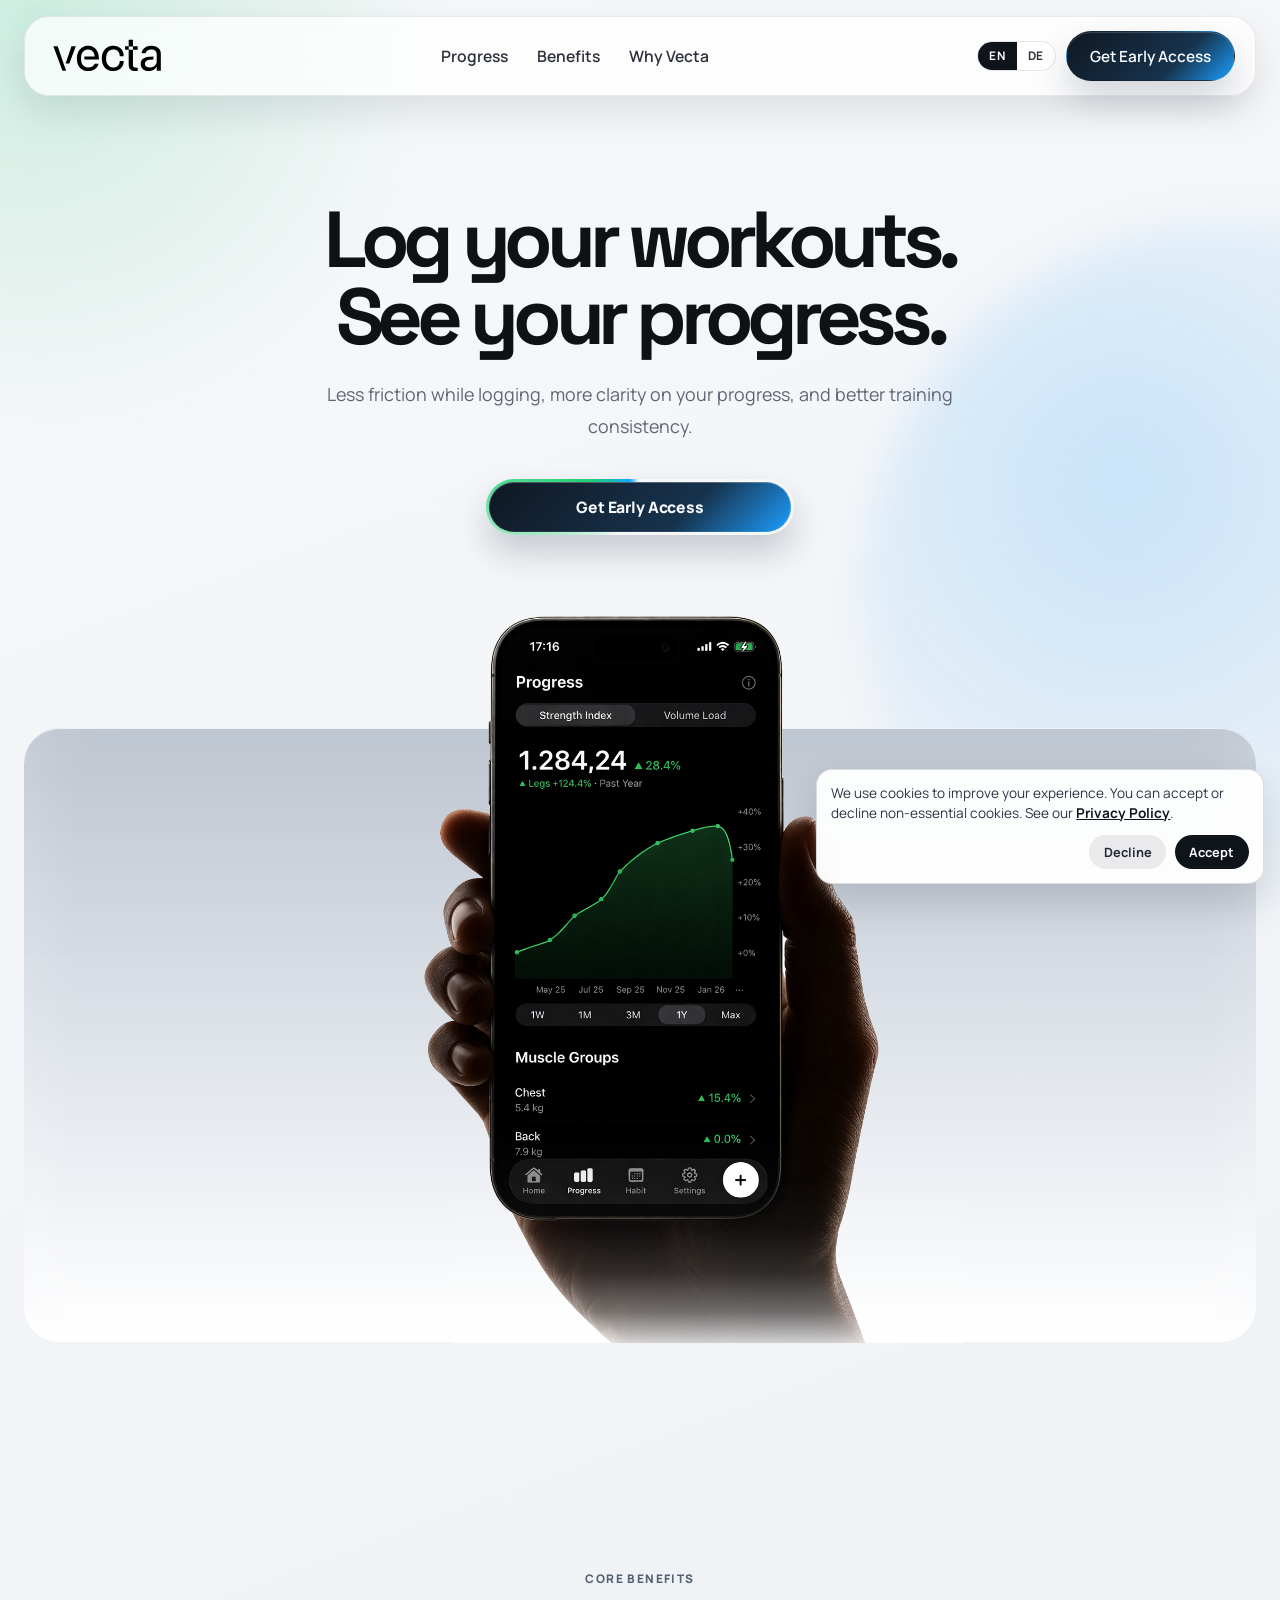
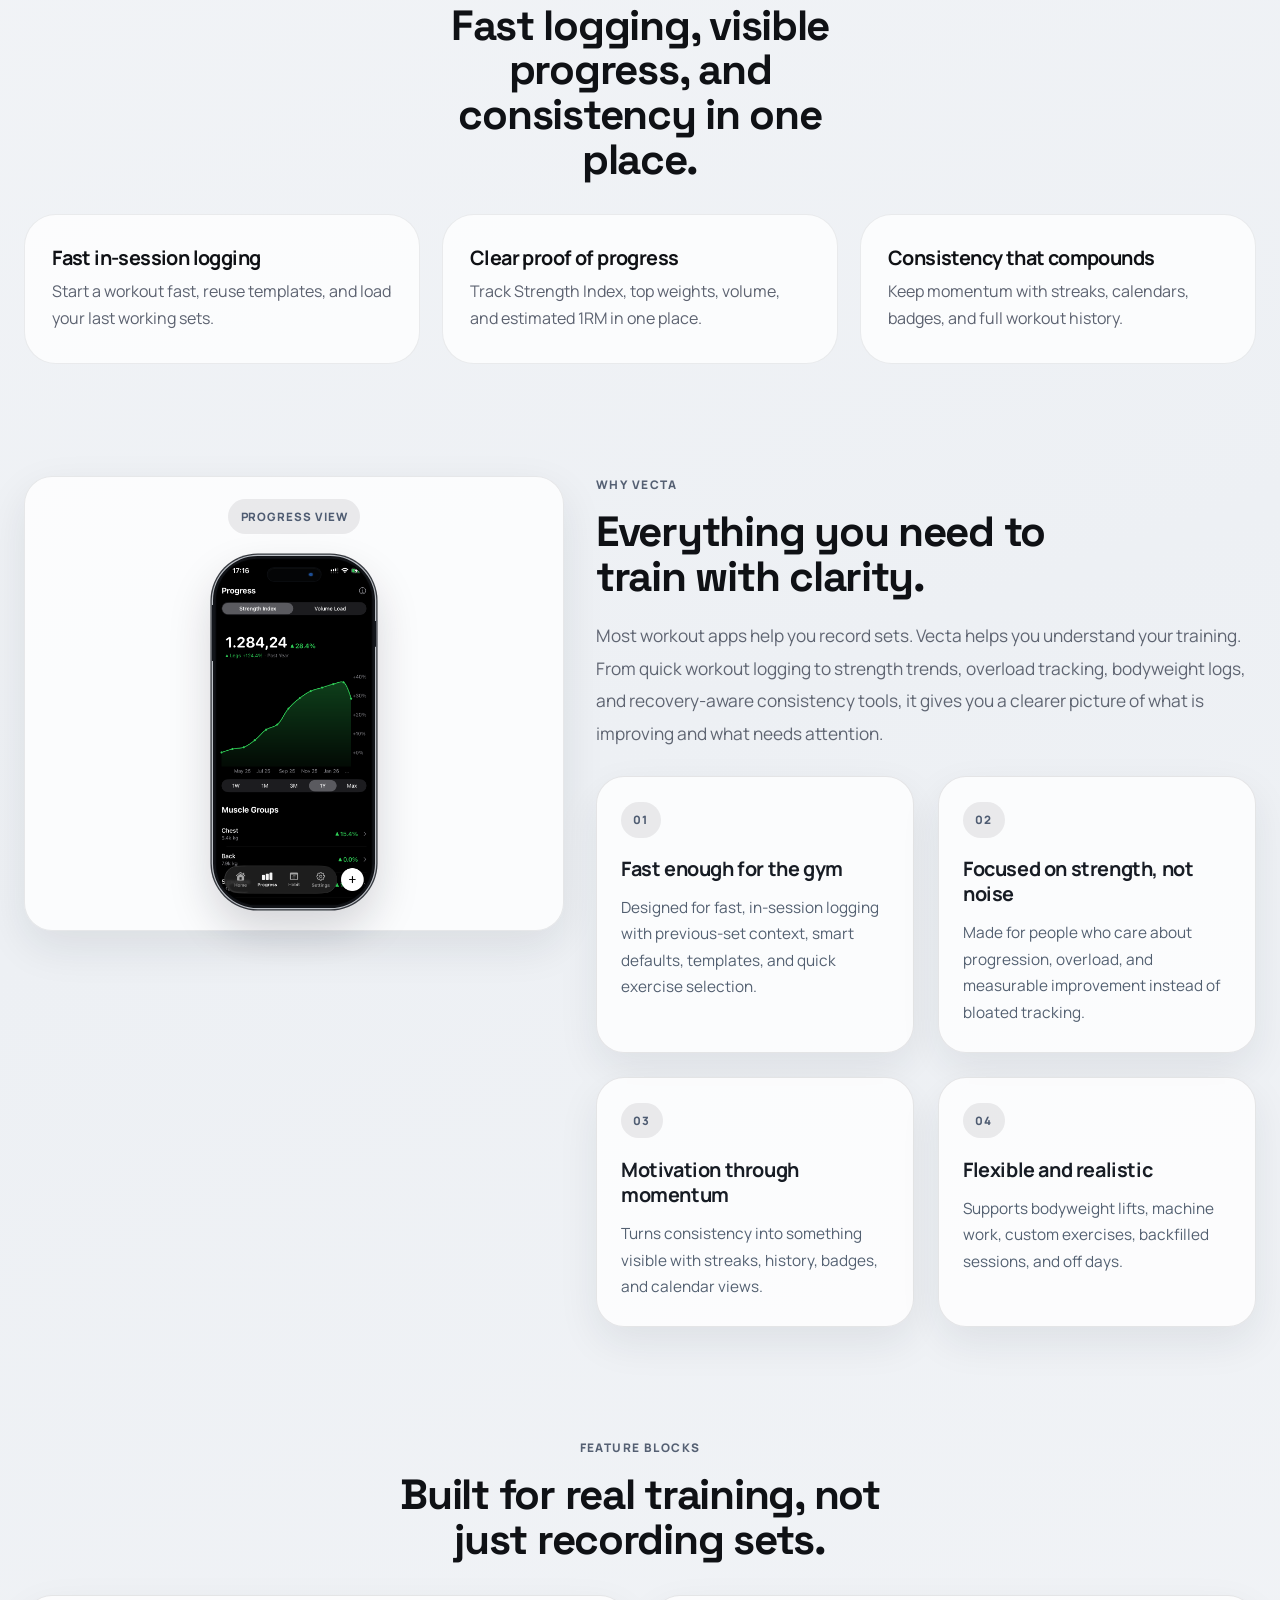
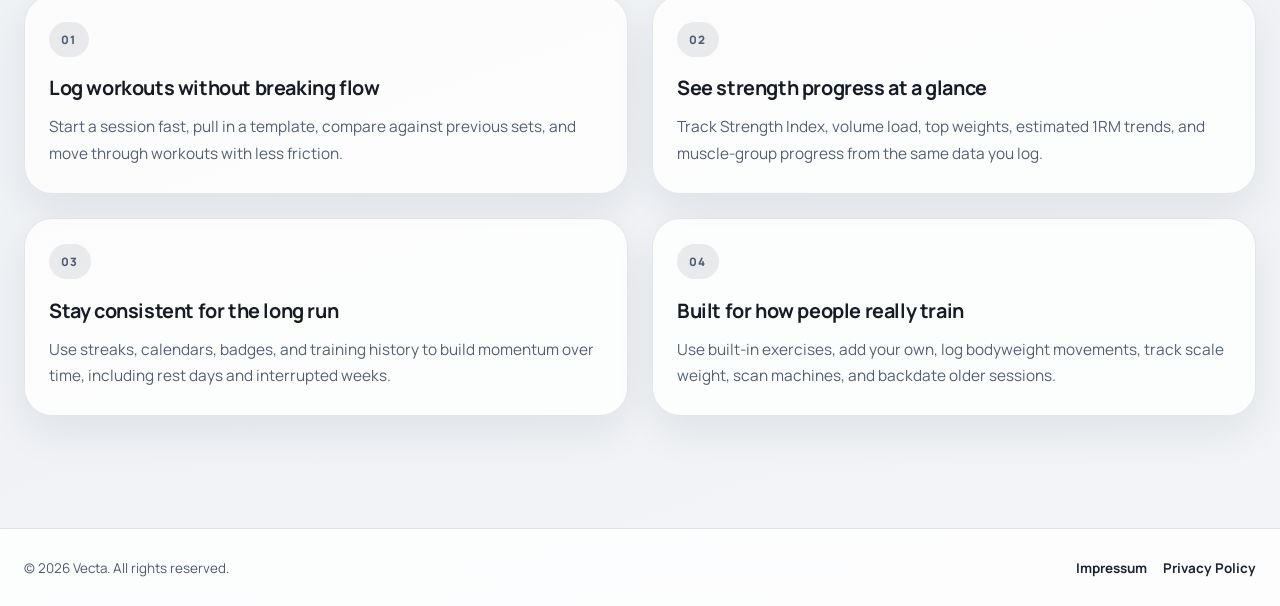
==== commit 0e9f4c58: "Refine homepage hero copy" ====
--- a/index.html
+++ b/index.html
@@ -6,7 +6,7 @@
     <title>Vecta | Log Workouts and See Progress</title>
     <meta
       name="description"
-      content="Vecta helps you log workouts fast, see real progress, and stay consistent with the training that matters."
+      content="Less friction while logging, more clarity on your progress, and better training consistency."
     />
     <link rel="icon" type="image/svg+xml" href="favicon.svg" />
     <link rel="preconnect" href="https://fonts.googleapis.com" />
@@ -47,8 +47,8 @@
         <div class="test-hero-copy">
           <h1>Log your workouts.<br />See your progress.</h1>
           <p class="lead">
-            Vecta helps you log workouts fast, measure real progress, and stay
-            consistent with the training that matters.
+            Less friction while logging, more clarity on your progress, and
+            better training consistency.
           </p>
           <div class="hero-actions">
             <a class="button button-primary hero-highlight-cta" href="waitlist.html">
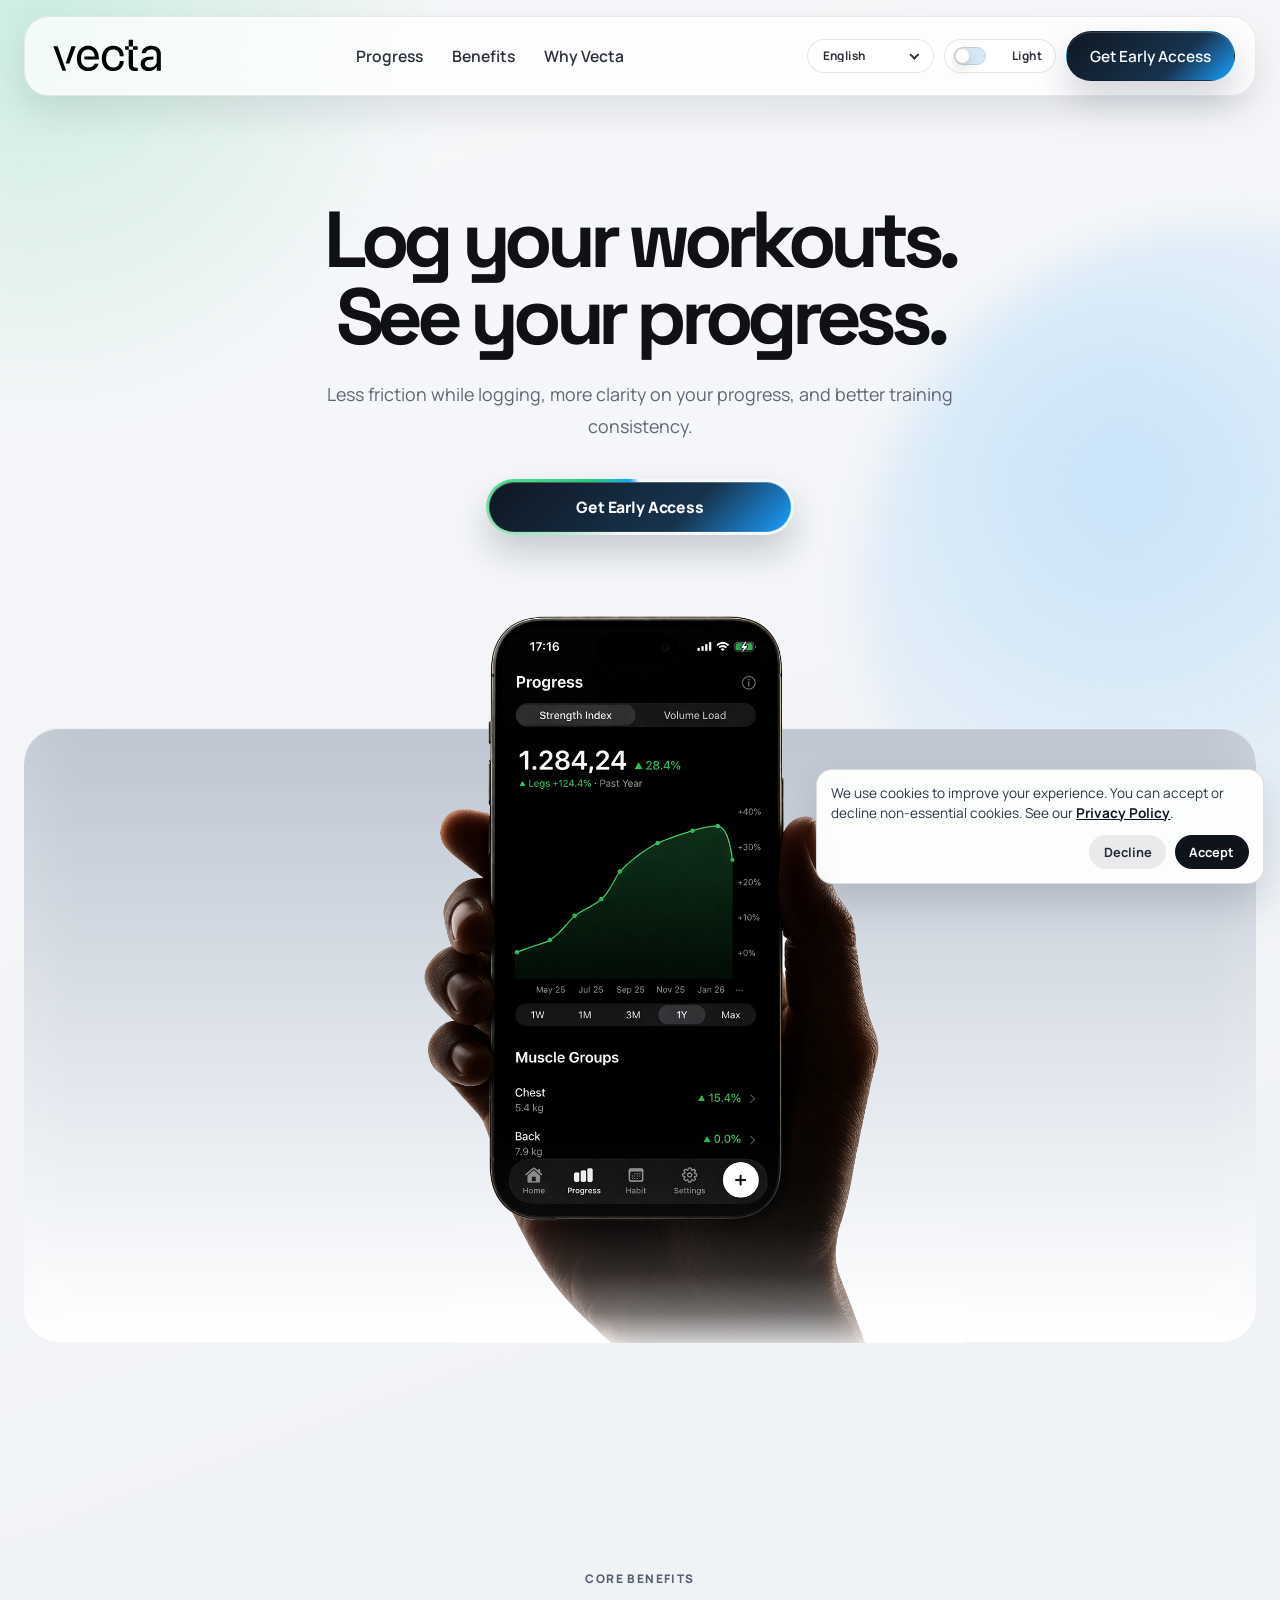
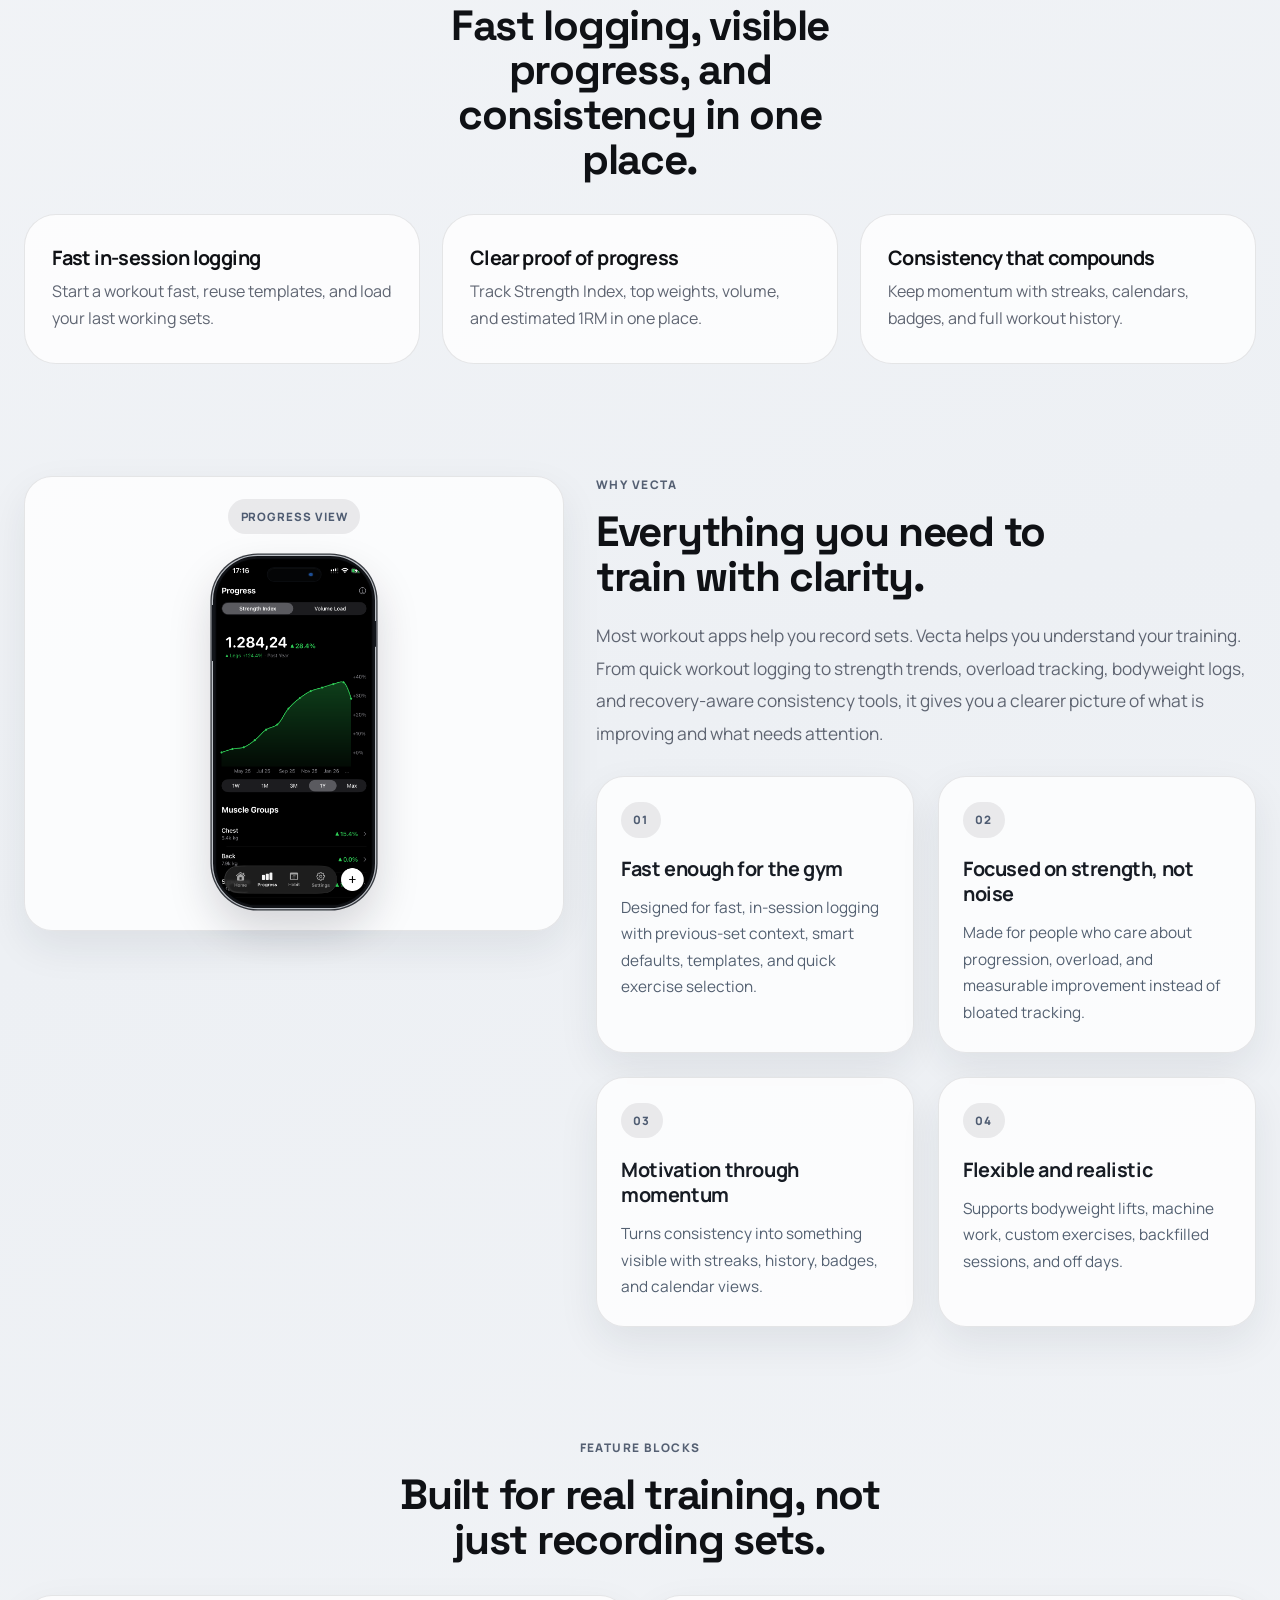
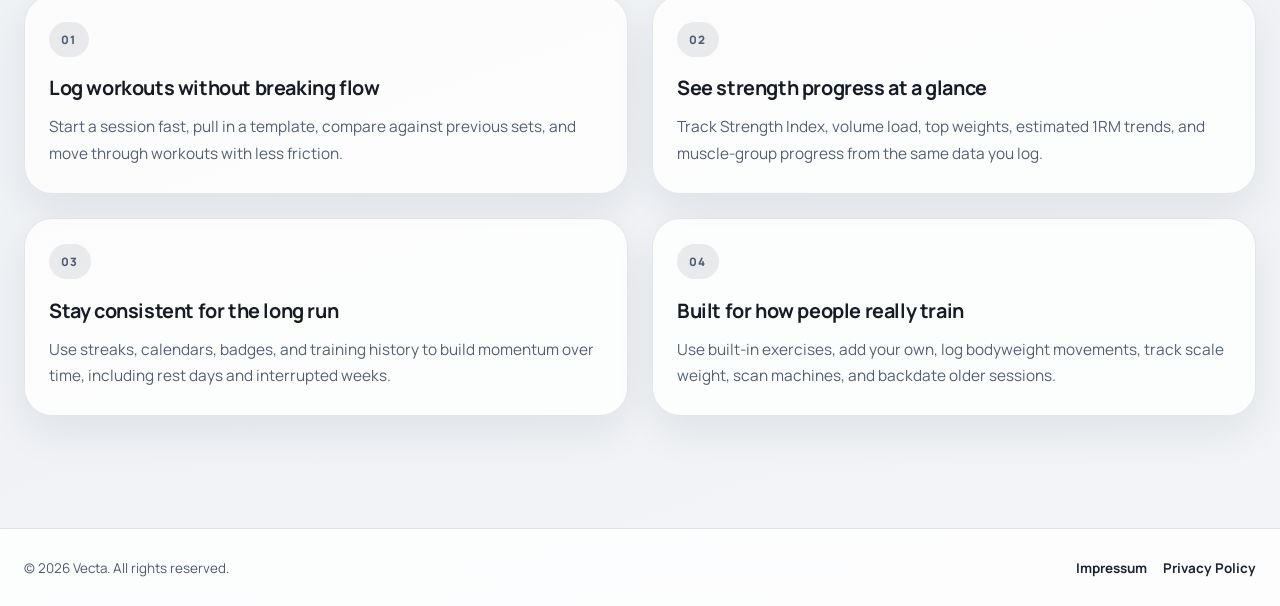
==== commit 48a46181: "Add dark mode toggle" ====
--- a/index.html
+++ b/index.html
@@ -9,6 +9,7 @@
       content="Less friction while logging, more clarity on your progress, and better training consistency."
     />
     <link rel="icon" type="image/svg+xml" href="favicon.svg" />
+    <script src="theme-switch.js"></script>
     <link rel="preconnect" href="https://fonts.googleapis.com" />
     <link rel="preconnect" href="https://fonts.gstatic.com" crossorigin />
     <link
@@ -34,10 +35,27 @@
         <a href="#why-vecta">Why Vecta</a>
       </nav>
       <div class="header-controls">
-        <div class="lang-toggle" role="group" aria-label="Language switcher">
-          <a href="index.html" aria-current="page">EN</a>
-          <a href="index-de.html">DE</a>
-        </div>
+        <div class="lang-toggle">
+          <select class="lang-select" aria-label="Language" title="Language">
+            <option value="index.html" selected>English</option>
+            <option value="index-de.html">Deutsch</option>
+          </select>
+        </div>
+        <button
+          class="theme-toggle"
+          type="button"
+          aria-pressed="false"
+          data-theme-toggle
+          data-light-label="Light"
+          data-dark-label="Dark"
+          data-aria-light="Switch to light mode"
+          data-aria-dark="Switch to dark mode"
+        >
+          <span class="theme-toggle-track" aria-hidden="true">
+            <span class="theme-toggle-thumb"></span>
+          </span>
+          <span class="theme-toggle-text" data-theme-toggle-label>Light</span>
+        </button>
         <a class="header-cta" href="waitlist.html">Get Early Access</a>
       </div>
     </header>
--- a/styles.css
+++ b/styles.css
@@ -1,14 +1,97 @@
 :root {
   --bg: #eef0f3;
+  --body-bg: linear-gradient(160deg, #f7f8fa 0%, #edf0f4 60%, #f2f4f7 100%);
   --surface: rgba(255, 255, 255, 0.78);
   --surface-strong: #ffffff;
   --text: #0f1115;
   --text-muted: #5f6572;
+  --heading-text: #171c24;
+  --card-text: #536071;
+  --subtle-text: #4f5c72;
+  --eyebrow-text: #556073;
   --line: rgba(15, 17, 21, 0.1);
   --accent-green: #27ca72;
   --accent-blue: #1b9fff;
   --accent-charcoal: #1d2128;
   --shadow: 0 24px 70px rgba(12, 22, 38, 0.14);
+  --ambient-one-glow: rgba(54, 201, 131, 0.22);
+  --ambient-two-glow: rgba(27, 159, 255, 0.2);
+  --header-bg: rgba(255, 255, 255, 0.74);
+  --header-border: rgba(15, 17, 21, 0.08);
+  --header-shadow: 0 16px 38px rgba(13, 22, 36, 0.1);
+  --control-bg: rgba(255, 255, 255, 0.8);
+  --control-bg-hover: rgba(255, 255, 255, 0.96);
+  --control-text: #2b303a;
+  --control-shadow: 0 12px 24px rgba(18, 28, 44, 0.12);
+  --control-focus-ring: 0 0 0 4px rgba(27, 159, 255, 0.14);
+  --card-bg: rgba(255, 255, 255, 0.78);
+  --card-bg-strong: rgba(255, 255, 255, 0.84);
+  --card-border: rgba(19, 27, 37, 0.1);
+  --card-shadow: 0 16px 40px rgba(21, 33, 48, 0.08);
+  --card-shadow-strong: 0 16px 42px rgba(21, 33, 48, 0.08);
+  --label-bg: rgba(16, 22, 32, 0.08);
+  --label-text: #4f5c72;
+  --field-label: #3f4757;
+  --input-bg: rgba(255, 255, 255, 0.94);
+  --input-border: rgba(19, 27, 37, 0.16);
+  --input-text: #10141c;
+  --input-placeholder: #788394;
+  --waitlist-card-bg:
+    radial-gradient(circle at 5% 3%, rgba(27, 159, 255, 0.18), transparent 30%),
+    rgba(255, 255, 255, 0.88);
+  --waitlist-card-shadow: 0 18px 42px rgba(21, 33, 48, 0.14);
+  --waitlist-text: #475164;
+  --waitlist-kicker: #556073;
+  --waitlist-button-bg: #0f131a;
+  --waitlist-button-text: #f8f9fb;
+  --waitlist-message-text: #475164;
+  --waitlist-progress-track: rgba(16, 20, 28, 0.08);
+  --waitlist-screen-bg: #e5e8ed;
+  --status-success: #1b7e4f;
+  --status-pending: #475164;
+  --status-error: #af3535;
+  --footer-bg: rgba(255, 255, 255, 0.8);
+  --footer-border: rgba(19, 27, 37, 0.12);
+  --footer-text: #4f596a;
+  --footer-link: #1b2230;
+  --footer-link-current: #0f1115;
+  --legal-text: #3f4756;
+  --cookie-bg: rgba(255, 255, 255, 0.95);
+  --cookie-border: rgba(19, 27, 37, 0.14);
+  --cookie-shadow: 0 18px 38px rgba(21, 33, 48, 0.16);
+  --cookie-text: #2c3442;
+  --cookie-link: #111722;
+  --cookie-secondary-bg: rgba(15, 22, 34, 0.08);
+  --cookie-secondary-text: #222a36;
+  --cookie-primary-bg: #0f131a;
+  --cookie-primary-text: #f8f9fb;
+  --brand-logo-filter: none;
+  --theme-toggle-label: #2b303a;
+  --theme-toggle-track-bg: linear-gradient(
+    90deg,
+    rgba(15, 23, 34, 0.14),
+    rgba(27, 159, 255, 0.2)
+  );
+  --theme-toggle-thumb-bg: #ffffff;
+  --theme-toggle-thumb-shadow: 0 6px 12px rgba(15, 23, 34, 0.16);
+  --test-stage-band-bg: linear-gradient(
+    180deg,
+    rgba(188, 196, 207, 0.98) 0%,
+    rgba(223, 228, 235, 0.95) 54%,
+    rgba(255, 255, 255, 0.98) 100%
+  );
+  --test-stage-band-shadow:
+    inset 0 1px 0 rgba(255, 255, 255, 0.72),
+    inset 0 -32px 70px rgba(255, 255, 255, 0.24);
+  --test-stage-wrist-fade: linear-gradient(
+    180deg,
+    rgba(255, 255, 255, 0) 0%,
+    rgba(249, 251, 253, 0.015) 26%,
+    rgba(249, 251, 253, 0.05) 48%,
+    rgba(251, 252, 254, 0.16) 68%,
+    rgba(254, 255, 255, 0.42) 86%,
+    rgba(255, 255, 255, 0.82) 100%
+  );
   --radius-lg: 28px;
   --radius-md: 18px;
   --sticky-header-offset: 1rem;
@@ -17,6 +100,99 @@
   --container-gutter: 3rem;
 }
 
+:root[data-theme="dark"] {
+  --bg: #0b1017;
+  --body-bg: linear-gradient(160deg, #081019 0%, #0c131d 58%, #111a25 100%);
+  --surface: rgba(14, 21, 31, 0.78);
+  --surface-strong: #0f1722;
+  --text: #edf3fb;
+  --text-muted: #a4b2c5;
+  --heading-text: #f5f8fd;
+  --card-text: #9fb0c4;
+  --subtle-text: #cad6e5;
+  --eyebrow-text: #8fa1b7;
+  --line: rgba(231, 239, 250, 0.14);
+  --shadow: 0 24px 70px rgba(0, 0, 0, 0.3);
+  --ambient-one-glow: rgba(39, 202, 114, 0.18);
+  --ambient-two-glow: rgba(27, 159, 255, 0.18);
+  --header-bg: rgba(10, 16, 24, 0.76);
+  --header-border: rgba(144, 160, 180, 0.18);
+  --header-shadow: 0 20px 48px rgba(0, 0, 0, 0.32);
+  --control-bg: rgba(15, 22, 32, 0.9);
+  --control-bg-hover: rgba(19, 28, 40, 0.98);
+  --control-text: #eef4fb;
+  --control-shadow: 0 14px 28px rgba(0, 0, 0, 0.28);
+  --control-focus-ring: 0 0 0 4px rgba(27, 159, 255, 0.18);
+  --card-bg: rgba(14, 21, 31, 0.8);
+  --card-bg-strong: rgba(13, 19, 29, 0.88);
+  --card-border: rgba(160, 177, 198, 0.16);
+  --card-shadow: 0 18px 44px rgba(0, 0, 0, 0.28);
+  --card-shadow-strong: 0 22px 50px rgba(0, 0, 0, 0.3);
+  --label-bg: rgba(255, 255, 255, 0.08);
+  --label-text: #cad6e5;
+  --field-label: #c6d3e3;
+  --input-bg: rgba(10, 16, 24, 0.94);
+  --input-border: rgba(162, 177, 198, 0.18);
+  --input-text: #f2f7fd;
+  --input-placeholder: #91a0b3;
+  --waitlist-card-bg:
+    radial-gradient(circle at 5% 3%, rgba(27, 159, 255, 0.22), transparent 30%),
+    rgba(12, 18, 27, 0.9);
+  --waitlist-card-shadow: 0 22px 50px rgba(0, 0, 0, 0.34);
+  --waitlist-text: #aab7c8;
+  --waitlist-kicker: #8ea0b5;
+  --waitlist-button-bg: #f2f7fd;
+  --waitlist-button-text: #0d141d;
+  --waitlist-message-text: #b6c4d5;
+  --waitlist-progress-track: rgba(255, 255, 255, 0.08);
+  --waitlist-screen-bg: #0b1017;
+  --status-success: #75d8a1;
+  --status-pending: #b6c4d5;
+  --status-error: #ff9f9f;
+  --footer-bg: rgba(8, 12, 19, 0.86);
+  --footer-border: rgba(160, 177, 198, 0.14);
+  --footer-text: #96a7bb;
+  --footer-link: #eef4fb;
+  --footer-link-current: #ffffff;
+  --legal-text: #a9b7c9;
+  --cookie-bg: rgba(12, 18, 27, 0.95);
+  --cookie-border: rgba(160, 177, 198, 0.16);
+  --cookie-shadow: 0 20px 48px rgba(0, 0, 0, 0.34);
+  --cookie-text: #d7e1ef;
+  --cookie-link: #ffffff;
+  --cookie-secondary-bg: rgba(255, 255, 255, 0.08);
+  --cookie-secondary-text: #e6edf7;
+  --cookie-primary-bg: #f2f7fd;
+  --cookie-primary-text: #0d141d;
+  --brand-logo-filter: brightness(0) invert(1);
+  --theme-toggle-label: #eef4fb;
+  --theme-toggle-track-bg: linear-gradient(
+    90deg,
+    rgba(17, 31, 52, 0.9),
+    rgba(39, 202, 114, 0.28)
+  );
+  --theme-toggle-thumb-bg: #f4f8fd;
+  --theme-toggle-thumb-shadow: 0 8px 16px rgba(0, 0, 0, 0.28);
+  --test-stage-band-bg: linear-gradient(
+    180deg,
+    rgba(27, 37, 50, 0.96) 0%,
+    rgba(19, 29, 42, 0.95) 54%,
+    rgba(12, 18, 27, 0.98) 100%
+  );
+  --test-stage-band-shadow:
+    inset 0 1px 0 rgba(255, 255, 255, 0.08),
+    inset 0 -32px 70px rgba(0, 0, 0, 0.22);
+  --test-stage-wrist-fade: linear-gradient(
+    180deg,
+    rgba(6, 10, 15, 0) 0%,
+    rgba(10, 15, 22, 0.04) 26%,
+    rgba(10, 15, 22, 0.12) 48%,
+    rgba(10, 15, 22, 0.28) 68%,
+    rgba(10, 15, 22, 0.5) 86%,
+    rgba(10, 15, 22, 0.82) 100%
+  );
+}
+
 *,
 *::before,
 *::after {
@@ -37,7 +213,7 @@
   min-height: 100vh;
   font-family: "Manrope", "Avenir Next", "Helvetica Neue", sans-serif;
   color: var(--text);
-  background: linear-gradient(160deg, #f7f8fa 0%, #edf0f4 60%, #f2f4f7 100%);
+  background: var(--body-bg);
   overflow-x: hidden;
 }
 
@@ -54,7 +230,7 @@
   border-radius: 50%;
   left: -12rem;
   top: -13rem;
-  background: radial-gradient(circle at 35% 35%, rgba(54, 201, 131, 0.22), transparent 70%);
+  background: radial-gradient(circle at 35% 35%, var(--ambient-one-glow), transparent 70%);
 }
 
 .ambient-two {
@@ -63,7 +239,7 @@
   border-radius: 50%;
   right: -20rem;
   top: 14rem;
-  background: radial-gradient(circle at 35% 35%, rgba(27, 159, 255, 0.2), transparent 70%);
+  background: radial-gradient(circle at 35% 35%, var(--ambient-two-glow), transparent 70%);
 }
 
 .container {
@@ -81,11 +257,11 @@
   gap: 2.8rem;
   margin-top: 1rem;
   padding: 0.9rem 1.25rem;
-  border: 1px solid rgba(15, 17, 21, 0.08);
+  border: 1px solid var(--header-border);
   border-radius: 1.55rem;
-  background: rgba(255, 255, 255, 0.74);
+  background: var(--header-bg);
   backdrop-filter: blur(18px);
-  box-shadow: 0 16px 38px rgba(13, 22, 36, 0.1);
+  box-shadow: var(--header-shadow);
 }
 
 section[id] {
@@ -112,6 +288,7 @@
   height: 100%;
   object-fit: contain;
   display: block;
+  filter: var(--brand-logo-filter);
 }
 
 .site-nav {
@@ -124,7 +301,7 @@
 .header-cta {
   text-decoration: none;
   font-weight: 600;
-  color: #2b303a;
+  color: var(--control-text);
 }
 
 .site-nav a {
@@ -133,38 +310,131 @@
 }
 
 .site-nav a:hover {
-  color: var(--accent-charcoal);
+  color: var(--text);
 }
 
 .header-controls,
-.legal-header-controls {
+.legal-header-controls,
+.waitlist-header-controls {
   display: inline-flex;
   align-items: center;
+  justify-content: flex-end;
   gap: 0.62rem;
+  flex-wrap: wrap;
 }
 
 .lang-toggle {
+  position: relative;
   display: inline-flex;
   align-items: center;
+  min-width: 7.9rem;
   border: 1px solid var(--line);
   border-radius: 999px;
-  background: rgba(255, 255, 255, 0.8);
+  background: var(--control-bg);
   overflow: hidden;
 }
 
-.lang-toggle a {
-  text-decoration: none;
-  color: #2b303a;
+.lang-toggle::after {
+  content: "";
+  position: absolute;
+  top: 50%;
+  right: 0.95rem;
+  width: 0.42rem;
+  height: 0.42rem;
+  border-right: 2px solid var(--control-text);
+  border-bottom: 2px solid var(--control-text);
+  transform: translateY(-70%) rotate(45deg);
+  pointer-events: none;
+}
+
+.lang-toggle:focus-within {
+  border-color: rgba(27, 159, 255, 0.42);
+  box-shadow: var(--control-focus-ring);
+}
+
+.lang-toggle select {
+  appearance: none;
+  -webkit-appearance: none;
+  border: 0;
+  background: transparent;
+  color: var(--control-text);
+  font-family: inherit;
   font-weight: 700;
   font-size: 0.74rem;
   letter-spacing: 0.04em;
-  padding: 0.48rem 0.68rem;
+  padding: 0.6rem 2rem 0.6rem 0.88rem;
   line-height: 1;
-}
-
-.lang-toggle a[aria-current="page"] {
-  background: #0f131a;
-  color: #f8f9fb;
+  width: 100%;
+  cursor: pointer;
+}
+
+.lang-toggle select:focus {
+  outline: none;
+}
+
+.theme-toggle {
+  display: inline-flex;
+  align-items: center;
+  justify-content: space-between;
+  gap: 0.65rem;
+  min-width: 7rem;
+  border: 1px solid var(--line);
+  border-radius: 999px;
+  background: var(--control-bg);
+  color: var(--theme-toggle-label);
+  padding: 0.44rem 0.78rem 0.44rem 0.56rem;
+  font: inherit;
+  font-size: 0.74rem;
+  font-weight: 700;
+  letter-spacing: 0.04em;
+  cursor: pointer;
+  transition:
+    background 0.2s ease,
+    transform 0.2s ease,
+    box-shadow 0.2s ease,
+    border-color 0.2s ease;
+}
+
+.theme-toggle:hover,
+.theme-toggle:focus-visible {
+  background: var(--control-bg-hover);
+  box-shadow: var(--control-shadow);
+  transform: translateY(-1px);
+}
+
+.theme-toggle:focus-visible {
+  outline: none;
+  box-shadow: var(--control-focus-ring), var(--control-shadow);
+}
+
+.theme-toggle-track {
+  position: relative;
+  width: 2rem;
+  height: 1.12rem;
+  flex: 0 0 auto;
+  border-radius: 999px;
+  background: var(--theme-toggle-track-bg);
+  box-shadow: inset 0 0 0 1px var(--line);
+}
+
+.theme-toggle-thumb {
+  position: absolute;
+  top: 0.14rem;
+  left: 0.14rem;
+  width: 0.84rem;
+  height: 0.84rem;
+  border-radius: 50%;
+  background: var(--theme-toggle-thumb-bg);
+  box-shadow: var(--theme-toggle-thumb-shadow);
+  transition: transform 0.22s ease;
+}
+
+.theme-toggle[aria-pressed="true"] .theme-toggle-thumb {
+  transform: translateX(0.88rem);
+}
+
+.theme-toggle-text {
+  line-height: 1;
 }
 
 .header-cta {
@@ -173,14 +443,14 @@
   padding: 0.82rem 1.45rem;
   border: 1px solid var(--line);
   backdrop-filter: blur(12px);
-  background: rgba(255, 255, 255, 0.8);
+  background: var(--control-bg);
   transition: transform 0.2s ease, box-shadow 0.2s ease, background 0.2s ease;
 }
 
 .header-cta:hover,
 .header-cta:focus-visible {
-  background: rgba(255, 255, 255, 0.96);
-  box-shadow: 0 12px 24px rgba(18, 28, 44, 0.12);
+  background: var(--control-bg-hover);
+  box-shadow: var(--control-shadow);
   transform: translateY(-1px);
 }
 
@@ -204,8 +474,8 @@
   padding: 0.72rem 1.1rem;
   border-radius: 999px;
   border: 1px solid var(--line);
-  background: rgba(255, 255, 255, 0.74);
-  color: #303746;
+  background: var(--header-bg);
+  color: var(--control-text);
   font-size: 0.82rem;
   font-weight: 700;
   letter-spacing: 0.02em;
@@ -420,8 +690,8 @@
 }
 
 .kpi-row article {
-  background: rgba(255, 255, 255, 0.76);
-  border: 1px solid rgba(22, 28, 38, 0.08);
+  background: var(--card-bg);
+  border: 1px solid var(--card-border);
   border-radius: 2rem;
   padding: 2rem 1.7rem;
   backdrop-filter: blur(14px);
@@ -440,7 +710,7 @@
 
 .kpi-row p {
   margin: 0;
-  color: #5c6270;
+  color: var(--text-muted);
   font-size: 1rem;
   line-height: 1.65;
 }
@@ -768,10 +1038,10 @@
 .feature-card,
 .flow-card {
   border-radius: 1.75rem;
-  border: 1px solid rgba(19, 27, 37, 0.1);
-  background: rgba(255, 255, 255, 0.78);
+  border: 1px solid var(--card-border);
+  background: var(--card-bg);
   backdrop-filter: blur(14px);
-  box-shadow: 0 16px 40px rgba(21, 33, 48, 0.08);
+  box-shadow: var(--card-shadow);
   padding: 1.6rem 1.5rem;
 }
 
@@ -784,8 +1054,8 @@
   min-height: 2.2rem;
   padding: 0.42rem 0.78rem;
   border-radius: 999px;
-  background: rgba(16, 22, 32, 0.08);
-  color: #4f5c72;
+  background: var(--label-bg);
+  color: var(--label-text);
   font-size: 0.72rem;
   font-weight: 800;
   letter-spacing: 0.08em;
@@ -799,14 +1069,14 @@
   font-size: 1.24rem;
   line-height: 1.28;
   letter-spacing: -0.02em;
-  color: #171c24;
+  color: var(--heading-text);
 }
 
 .pillar-card p,
 .feature-card p,
 .flow-card p {
   margin: 0.85rem 0 0;
-  color: #536071;
+  color: var(--card-text);
   font-size: 0.96rem;
   line-height: 1.72;
 }
@@ -823,7 +1093,7 @@
   padding-left: 1.2rem;
   display: grid;
   gap: 0.75rem;
-  color: #242b38;
+  color: var(--text);
 }
 
 .flow-list li {
@@ -843,10 +1113,10 @@
 
 .benefit-card {
   border-radius: 1.35rem;
-  border: 1px solid rgba(19, 27, 37, 0.1);
-  background: rgba(255, 255, 255, 0.76);
+  border: 1px solid var(--card-border);
+  background: var(--card-bg);
   backdrop-filter: blur(14px);
-  box-shadow: 0 14px 34px rgba(21, 33, 48, 0.08);
+  box-shadow: var(--card-shadow);
   padding: 1.1rem;
 }
 
@@ -855,10 +1125,10 @@
   font-size: 0.72rem;
   font-weight: 800;
   letter-spacing: 0.08em;
-  color: #4f5c72;
+  color: var(--label-text);
   padding: 0.35rem 0.52rem;
   border-radius: 999px;
-  background: rgba(16, 22, 32, 0.08);
+  background: var(--label-bg);
 }
 
 .benefit-card h3 {
@@ -866,7 +1136,7 @@
   font-size: 1.04rem;
   line-height: 1.35;
   letter-spacing: -0.01em;
-  color: #171c24;
+  color: var(--heading-text);
 }
 
 .insights {
@@ -884,12 +1154,10 @@
 
 .waitlist-only-card {
   border-radius: 1.5rem;
-  border: 1px solid rgba(19, 27, 37, 0.12);
-  background:
-    radial-gradient(circle at 5% 3%, rgba(27, 159, 255, 0.18), transparent 30%),
-    rgba(255, 255, 255, 0.88);
+  border: 1px solid var(--card-border);
+  background: var(--waitlist-card-bg);
   backdrop-filter: blur(14px);
-  box-shadow: 0 18px 42px rgba(21, 33, 48, 0.14);
+  box-shadow: var(--waitlist-card-shadow);
   padding: 1.1rem;
 }
 
@@ -898,6 +1166,7 @@
   justify-content: space-between;
   align-items: center;
   gap: 0.8rem;
+  flex-wrap: wrap;
 }
 
 .waitlist-only-layout {
@@ -914,12 +1183,12 @@
   letter-spacing: -0.03em;
   font-size: clamp(1.55rem, 3.2vw, 2.45rem);
   line-height: 1.05;
-  color: #151c26;
+  color: var(--heading-text);
 }
 
 .waitlist-only-content p {
   margin: 0.75rem 0 0;
-  color: #475164;
+  color: var(--waitlist-text);
   line-height: 1.5;
 }
 
@@ -929,7 +1198,7 @@
   letter-spacing: 0.08em;
   font-size: 0.72rem;
   font-weight: 800;
-  color: #556073;
+  color: var(--waitlist-kicker);
 }
 
 .waitlist-only-content .waitlist-form {
@@ -937,24 +1206,24 @@
 }
 
 .waitlist-only-content .field-group span {
-  color: #3f4757;
+  color: var(--field-label);
 }
 
 .waitlist-only-content .waitlist-btn {
-  background: #0f131a;
-  color: #f8f9fb;
+  background: var(--waitlist-button-bg);
+  color: var(--waitlist-button-text);
 }
 
 .waitlist-only-content .waitlist-message.success {
-  color: #1b7e4f;
+  color: var(--status-success);
 }
 
 .waitlist-only-content .waitlist-message.pending {
-  color: #475164;
+  color: var(--status-pending);
 }
 
 .waitlist-only-content .waitlist-message.error {
-  color: #af3535;
+  color: var(--status-error);
 }
 
 .waitlist-phone-wrap {
@@ -976,7 +1245,7 @@
   width: 100%;
   height: auto;
   object-fit: contain;
-  background: #e5e8ed;
+  background: var(--waitlist-screen-bg);
 }
 
 .waitlist-form {
@@ -995,24 +1264,28 @@
 .field-group span {
   font-size: 0.72rem;
   font-weight: 700;
-  color: rgba(248, 252, 255, 0.95);
+  color: var(--field-label);
 }
 
 .field-group input {
   width: 100%;
-  border: 1px solid rgba(19, 27, 37, 0.16);
+  border: 1px solid var(--input-border);
   border-radius: 0.78rem;
-  background: rgba(255, 255, 255, 0.94);
-  color: #10141c;
+  background: var(--input-bg);
+  color: var(--input-text);
   padding: 0.68rem 0.75rem;
   font: inherit;
+}
+
+.field-group input::placeholder {
+  color: var(--input-placeholder);
 }
 
 .waitlist-btn {
   border: 0;
   border-radius: 999px;
-  background: #ffffff;
-  color: #0f131a;
+  background: var(--waitlist-button-bg);
+  color: var(--waitlist-button-text);
   font-family: inherit;
   font-size: 0.84rem;
   font-weight: 700;
@@ -1032,7 +1305,7 @@
   height: 0;
   border-radius: 999px;
   overflow: hidden;
-  background: rgba(16, 20, 28, 0.08);
+  background: var(--waitlist-progress-track);
   opacity: 0;
   transition: height 0.22s ease, opacity 0.22s ease;
 }
@@ -1075,20 +1348,20 @@
   font-size: 0.84rem;
   font-weight: 700;
   min-height: 1.1rem;
-  color: rgba(248, 252, 255, 0.92);
+  color: var(--waitlist-message-text);
 }
 
 .waitlist-message.success {
-  color: #e9fff3;
+  color: var(--status-success);
 }
 
 .waitlist-message.error {
-  color: #ffeaea;
+  color: var(--status-error);
 }
 
 .site-footer-bar {
-  border-top: 1px solid rgba(19, 27, 37, 0.12);
-  background: rgba(255, 255, 255, 0.8);
+  border-top: 1px solid var(--footer-border);
+  background: var(--footer-bg);
   backdrop-filter: blur(14px);
   margin-top: 2rem;
 }
@@ -1103,7 +1376,7 @@
 
 .footer-bar-inner p {
   margin: 0;
-  color: #4f596a;
+  color: var(--footer-text);
   font-size: 0.84rem;
 }
 
@@ -1114,14 +1387,14 @@
 }
 
 .footer-links a {
-  color: #1b2230;
+  color: var(--footer-link);
   text-decoration: none;
   font-weight: 700;
   font-size: 0.84rem;
 }
 
 .footer-links a[aria-current="page"] {
-  color: #0f1115;
+  color: var(--footer-link-current);
 }
 
 .legal-page {
@@ -1137,24 +1410,34 @@
   display: flex;
   align-items: center;
   justify-content: space-between;
+  gap: 0.8rem;
+  flex-wrap: wrap;
   margin-top: 1rem;
   padding: 0.85rem 1.1rem;
-  border: 1px solid rgba(15, 17, 21, 0.08);
+  border: 1px solid var(--header-border);
   border-radius: 1.45rem;
-  background: rgba(255, 255, 255, 0.74);
+  background: var(--header-bg);
   backdrop-filter: blur(18px);
-  box-shadow: 0 16px 38px rgba(13, 22, 36, 0.1);
+  box-shadow: var(--header-shadow);
 }
 
 .back-link {
   text-decoration: none;
-  color: #1b2230;
+  color: var(--control-text);
   font-weight: 700;
   font-size: 0.9rem;
   border: 1px solid var(--line);
   border-radius: 999px;
   padding: 0.6rem 1rem;
-  background: rgba(255, 255, 255, 0.76);
+  background: var(--control-bg);
+  transition: transform 0.2s ease, box-shadow 0.2s ease, background 0.2s ease;
+}
+
+.back-link:hover,
+.back-link:focus-visible {
+  background: var(--control-bg-hover);
+  box-shadow: var(--control-shadow);
+  transform: translateY(-1px);
 }
 
 .legal-main {
@@ -1164,10 +1447,10 @@
 
 .legal-card {
   border-radius: 1.5rem;
-  border: 1px solid rgba(19, 27, 37, 0.12);
-  background: rgba(255, 255, 255, 0.84);
+  border: 1px solid var(--card-border);
+  background: var(--card-bg-strong);
   backdrop-filter: blur(14px);
-  box-shadow: 0 16px 42px rgba(21, 33, 48, 0.08);
+  box-shadow: var(--card-shadow-strong);
   padding: 1.35rem 1.25rem;
 }
 
@@ -1176,17 +1459,18 @@
   font-family: "Space Grotesk", sans-serif;
   letter-spacing: -0.02em;
   font-size: clamp(1.5rem, 2.8vw, 2rem);
+  color: var(--heading-text);
 }
 
 .legal-card p {
   margin: 0.8rem 0 0;
-  color: #3f4756;
+  color: var(--legal-text);
   font-size: 0.94rem;
   line-height: 1.58;
 }
 
 .legal-card strong {
-  color: #161b24;
+  color: var(--text);
 }
 
 .cookie-banner {
@@ -1195,10 +1479,10 @@
   bottom: 1rem;
   width: min(28rem, calc(100% - 1.5rem));
   border-radius: 1rem;
-  border: 1px solid rgba(19, 27, 37, 0.14);
-  background: rgba(255, 255, 255, 0.95);
+  border: 1px solid var(--cookie-border);
+  background: var(--cookie-bg);
   backdrop-filter: blur(12px);
-  box-shadow: 0 18px 38px rgba(21, 33, 48, 0.16);
+  box-shadow: var(--cookie-shadow);
   padding: 0.9rem;
   z-index: 80;
   display: none;
@@ -1211,13 +1495,13 @@
 
 .cookie-banner p {
   margin: 0;
-  color: #2c3442;
+  color: var(--cookie-text);
   font-size: 0.85rem;
   line-height: 1.45;
 }
 
 .cookie-banner p a {
-  color: #111722;
+  color: var(--cookie-link);
   font-weight: 700;
 }
 
@@ -1239,20 +1523,20 @@
 }
 
 .cookie-btn.secondary {
-  background: rgba(15, 22, 34, 0.08);
-  color: #222a36;
+  background: var(--cookie-secondary-bg);
+  color: var(--cookie-secondary-text);
 }
 
 .cookie-btn.primary {
-  background: #0f131a;
-  color: #f8f9fb;
+  background: var(--cookie-primary-bg);
+  color: var(--cookie-primary-text);
 }
 
 .section-heading p {
   margin: 0;
   text-transform: uppercase;
   letter-spacing: 0.12em;
-  color: #556073;
+  color: var(--eyebrow-text);
   font-size: 0.74rem;
   font-weight: 800;
 }
@@ -1492,6 +1776,12 @@
   animation: rise 0.82s cubic-bezier(0.2, 0.8, 0.2, 1) forwards;
 }
 
+.site-header.reveal {
+  opacity: 1;
+  transform: none;
+  animation: none;
+}
+
 .delay-1 {
   animation-delay: 0.08s;
 }
@@ -1812,13 +2102,38 @@
   }
 
   .header-controls,
-  .legal-header-controls {
+  .legal-header-controls,
+  .waitlist-header-controls {
     gap: 0.42rem;
   }
 
-  .lang-toggle a {
+  .lang-toggle {
+    min-width: 6.8rem;
+  }
+
+  .lang-toggle select {
     font-size: 0.68rem;
-    padding: 0.42rem 0.58rem;
+    padding: 0.52rem 1.75rem 0.52rem 0.74rem;
+  }
+
+  .theme-toggle {
+    min-width: 6.15rem;
+    font-size: 0.68rem;
+    padding: 0.42rem 0.68rem 0.42rem 0.5rem;
+  }
+
+  .theme-toggle-track {
+    width: 1.8rem;
+    height: 1rem;
+  }
+
+  .theme-toggle-thumb {
+    width: 0.72rem;
+    height: 0.72rem;
+  }
+
+  .theme-toggle[aria-pressed="true"] .theme-toggle-thumb {
+    transform: translateX(0.78rem);
   }
 
   .header-cta,
--- a/test/test.css
+++ b/test/test.css
@@ -73,15 +73,8 @@
   height: var(--test-stage-band-height);
   border-radius: 2.2rem;
   overflow: hidden;
-  background: linear-gradient(
-    180deg,
-    rgba(188, 196, 207, 0.98) 0%,
-    rgba(223, 228, 235, 0.95) 54%,
-    rgba(255, 255, 255, 0.98) 100%
-  );
-  box-shadow:
-    inset 0 1px 0 rgba(255, 255, 255, 0.72),
-    inset 0 -32px 70px rgba(255, 255, 255, 0.24);
+  background: var(--test-stage-band-bg);
+  box-shadow: var(--test-stage-band-shadow);
 }
 
 .test-stage-shadow {
@@ -115,15 +108,7 @@
   transform: translateX(-50%);
   z-index: 3;
   pointer-events: none;
-  background: linear-gradient(
-    180deg,
-    rgba(255, 255, 255, 0) 0%,
-    rgba(249, 251, 253, 0.015) 26%,
-    rgba(249, 251, 253, 0.05) 48%,
-    rgba(251, 252, 254, 0.16) 68%,
-    rgba(254, 255, 255, 0.42) 86%,
-    rgba(255, 255, 255, 0.82) 100%
-  );
+  background: var(--test-stage-wrist-fade);
 }
 
 .test-stage-screen-wrap {
@@ -178,10 +163,10 @@
 
 .test-image-card {
   border-radius: var(--radius-lg);
-  border: 1px solid rgba(19, 27, 37, 0.09);
-  background: var(--surface);
+  border: 1px solid var(--card-border);
+  background: var(--card-bg);
   backdrop-filter: blur(14px);
-  box-shadow: 0 16px 44px rgba(21, 33, 48, 0.09);
+  box-shadow: var(--card-shadow);
   padding: 1.35rem;
 }
 
@@ -192,8 +177,8 @@
   min-height: 2.2rem;
   padding: 0.42rem 0.78rem;
   border-radius: 999px;
-  background: rgba(16, 22, 32, 0.08);
-  color: #4f5c72;
+  background: var(--label-bg);
+  color: var(--label-text);
   font-size: 0.72rem;
   font-weight: 800;
   letter-spacing: 0.08em;
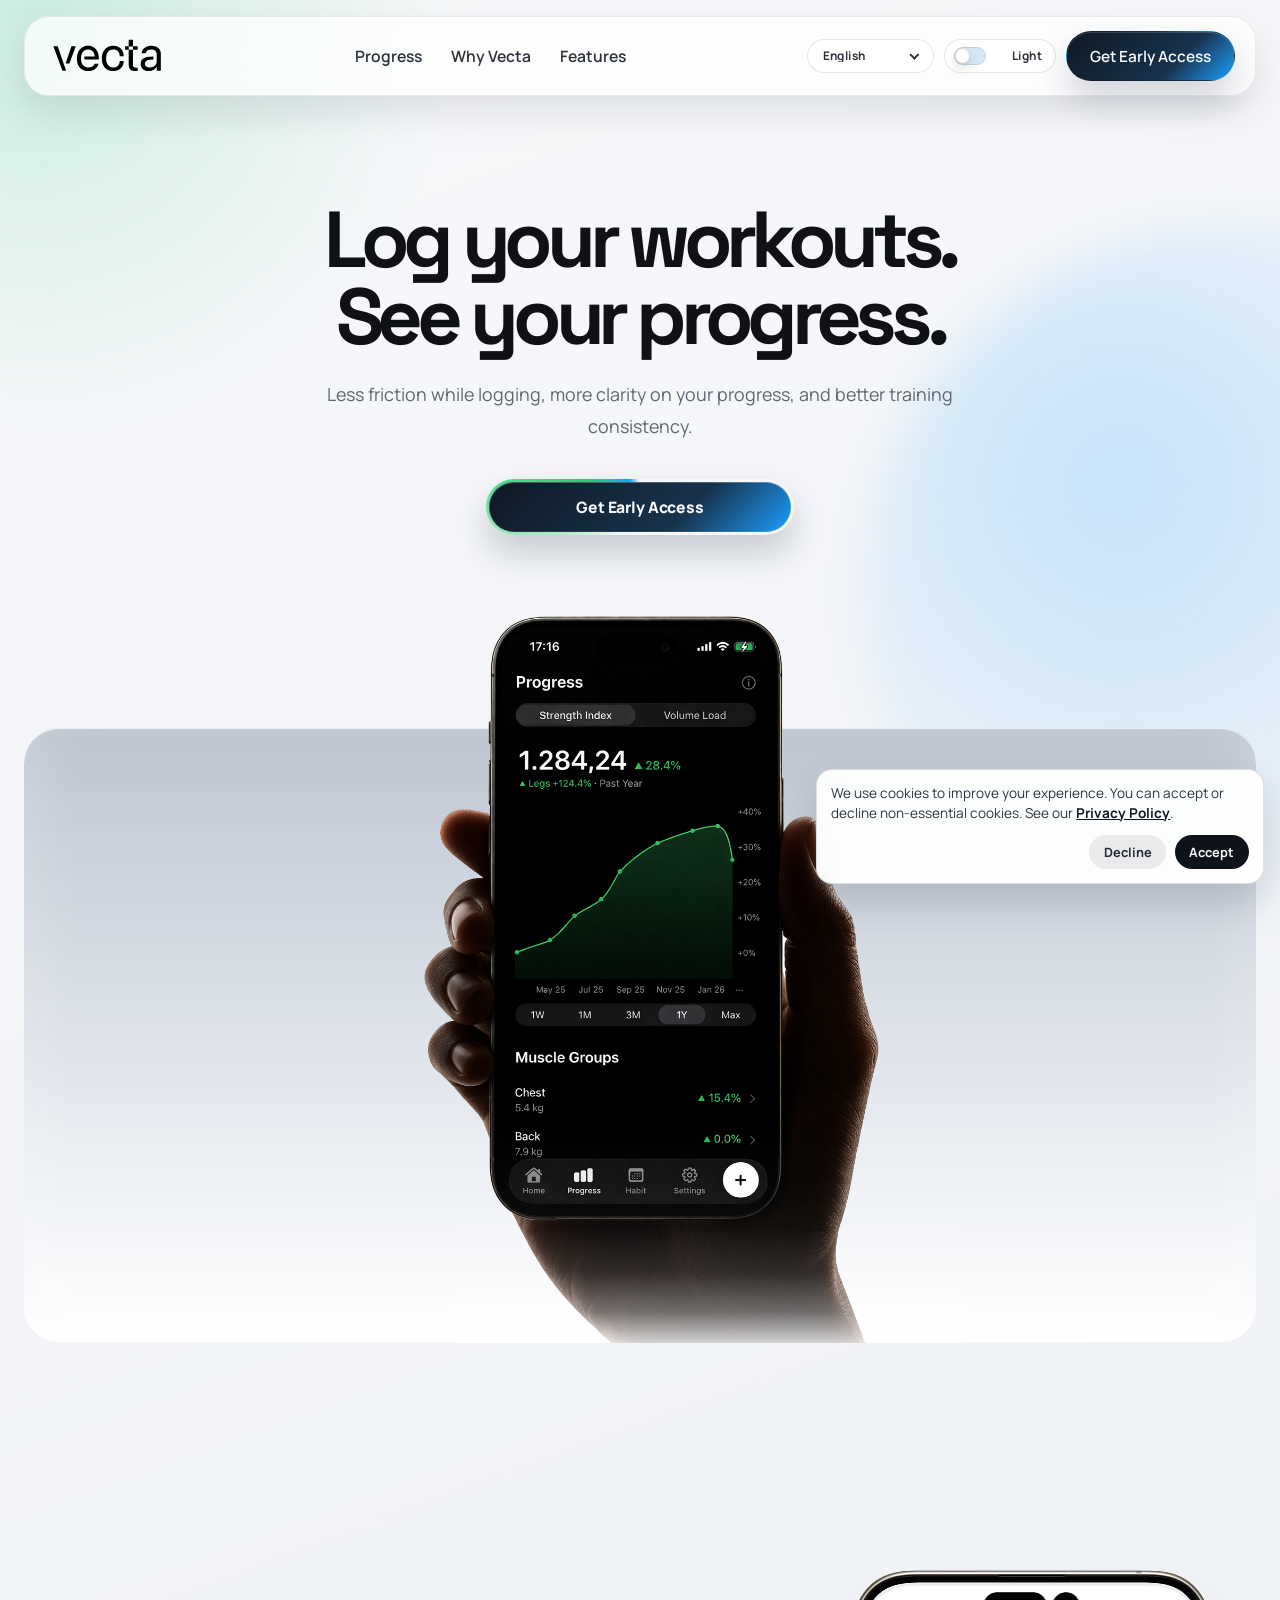
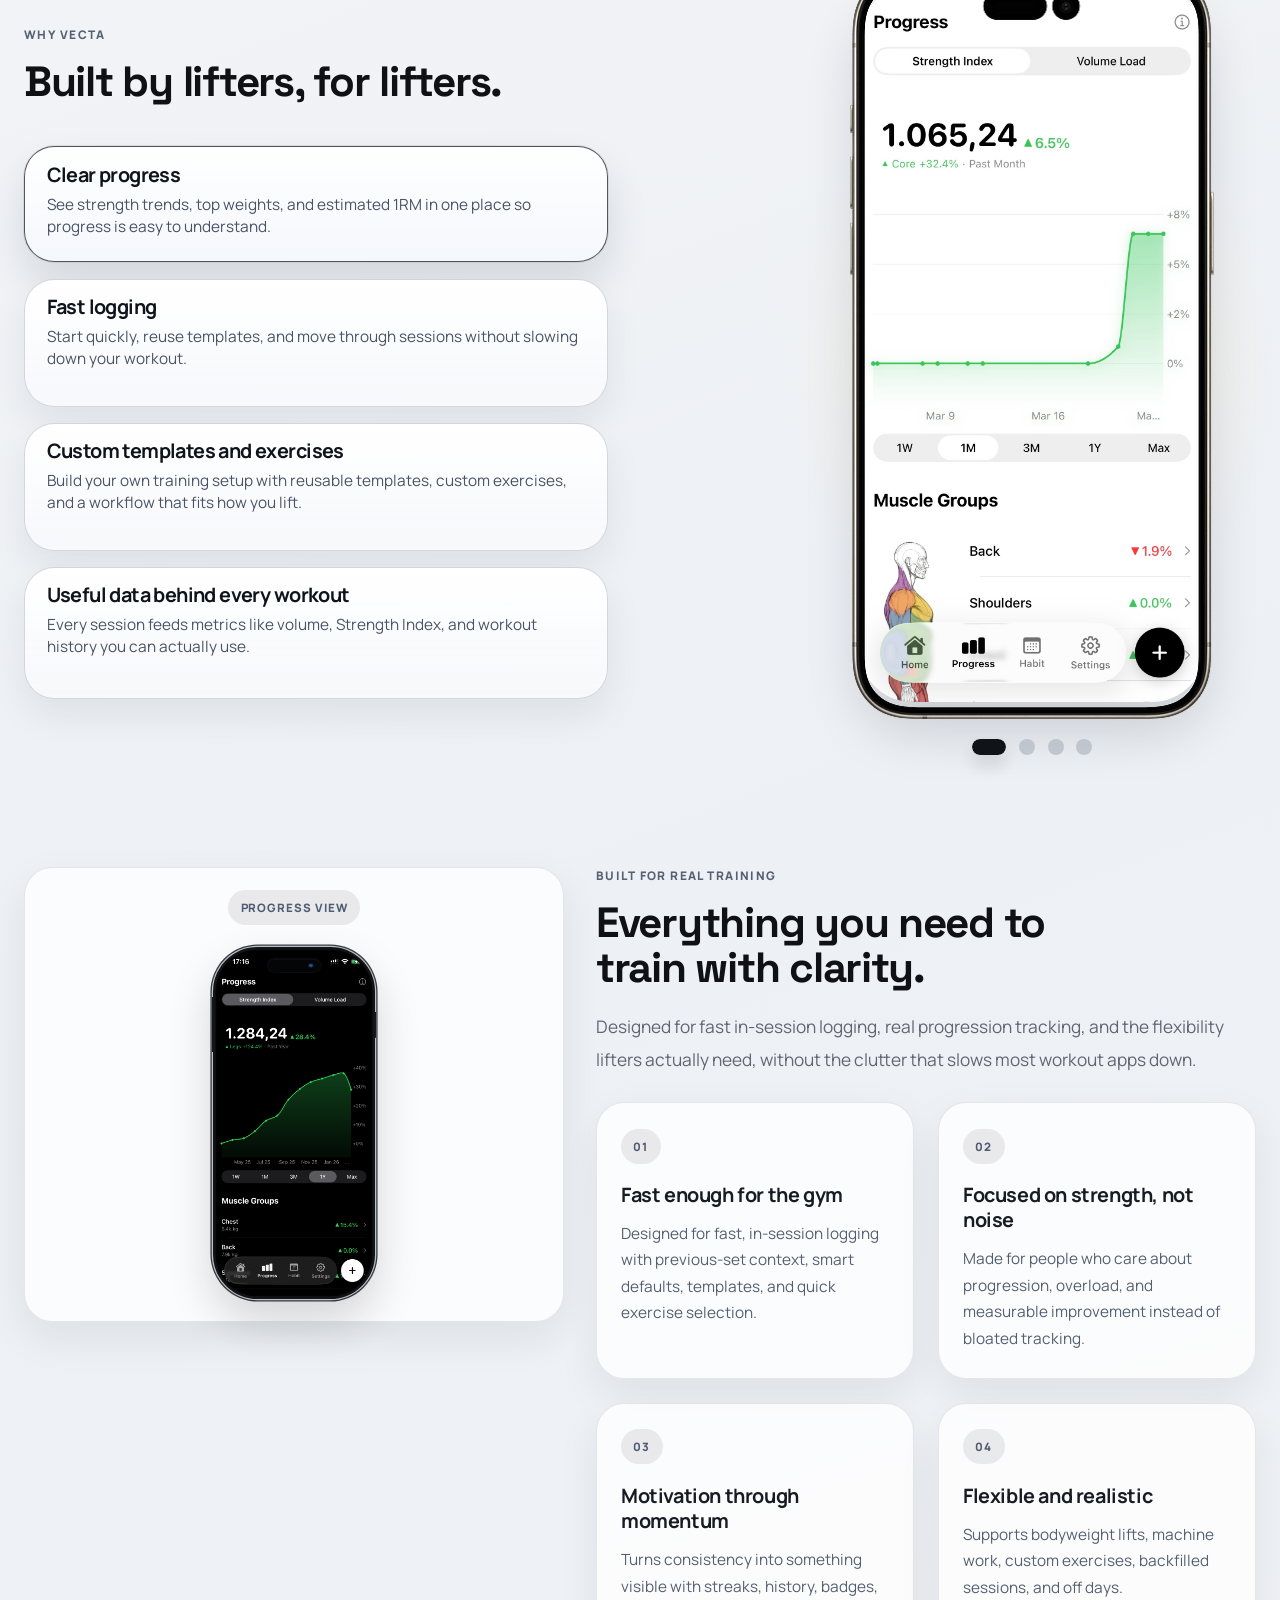
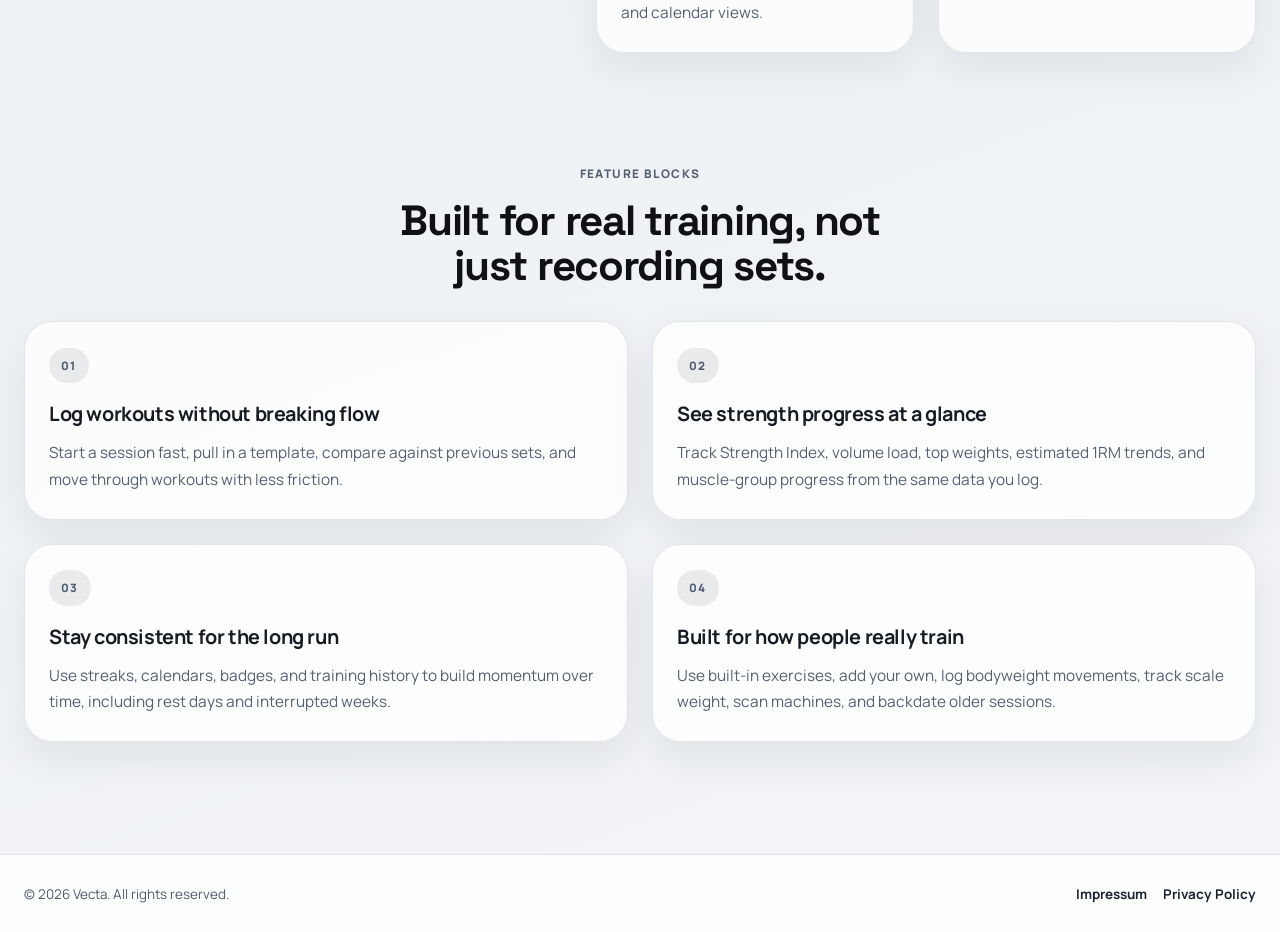
==== commit b3b099fc: "Redesign Why Vecta showcase" ====
--- a/index.html
+++ b/index.html
@@ -31,8 +31,8 @@
       </a>
       <nav class="site-nav" aria-label="Main navigation">
         <a href="#progress">Progress</a>
-        <a href="#benefits">Benefits</a>
         <a href="#why-vecta">Why Vecta</a>
+        <a href="#features">Features</a>
       </nav>
       <div class="header-controls">
         <div class="lang-toggle">
@@ -89,33 +89,126 @@
         </div>
       </section>
 
-      <section class="test-benefits container reveal delay-2" id="benefits">
-        <div class="section-heading test-section-heading">
-          <p>Core Benefits</p>
-          <h2>Fast logging, visible progress, and consistency in one place.</h2>
-        </div>
-        <div class="kpi-row">
-          <article>
-            <h3>Fast in-session logging</h3>
-            <p>
-              Start a workout fast, reuse templates, and load your last working
-              sets.
-            </p>
-          </article>
-          <article>
-            <h3>Clear proof of progress</h3>
-            <p>
-              Track Strength Index, top weights, volume, and estimated 1RM in
-              one place.
-            </p>
-          </article>
-          <article>
-            <h3>Consistency that compounds</h3>
-            <p>
-              Keep momentum with streaks, calendars, badges, and full workout
-              history.
-            </p>
-          </article>
+      <section class="test-benefits container reveal delay-2" id="why-vecta">
+        <div class="why-vecta-layout">
+          <div class="why-vecta-copy">
+            <div class="section-heading test-section-heading">
+              <p>Why Vecta</p>
+              <h2>Built by lifters, for lifters.</h2>
+            </div>
+            <div
+              class="why-vecta-feature-list"
+              role="radiogroup"
+              aria-label="Why Vecta features"
+            >
+              <div class="why-vecta-feature-option">
+                <input
+                  class="why-vecta-feature-input"
+                  type="radio"
+                  name="why-vecta-feature"
+                  id="why-vecta-feature-progress"
+                  data-screen-src="why-vecta-progress.jpeg"
+                  checked
+                />
+                <label class="why-vecta-feature-box" for="why-vecta-feature-progress">
+                  <span class="why-vecta-feature-title">Clear progress</span>
+                  <span class="why-vecta-feature-body">
+                    See strength trends, top weights, and estimated 1RM in one
+                    place so progress is easy to understand.
+                  </span>
+                </label>
+              </div>
+              <div class="why-vecta-feature-option">
+                <input
+                  class="why-vecta-feature-input"
+                  type="radio"
+                  name="why-vecta-feature"
+                  id="why-vecta-feature-logging"
+                  data-screen-src="why-vecta-logging.jpeg"
+                />
+                <label class="why-vecta-feature-box" for="why-vecta-feature-logging">
+                  <span class="why-vecta-feature-title">Fast logging</span>
+                  <span class="why-vecta-feature-body">
+                    Start quickly, reuse templates, and move through sessions
+                    without slowing down your workout.
+                  </span>
+                </label>
+              </div>
+              <div class="why-vecta-feature-option">
+                <input
+                  class="why-vecta-feature-input"
+                  type="radio"
+                  name="why-vecta-feature"
+                  id="why-vecta-feature-templates"
+                  data-screen-src="why-vecta-templates.jpeg"
+                />
+                <label class="why-vecta-feature-box" for="why-vecta-feature-templates">
+                  <span class="why-vecta-feature-title">
+                    Custom templates and exercises
+                  </span>
+                  <span class="why-vecta-feature-body">
+                    Build your own training setup with reusable templates,
+                    custom exercises, and a workflow that fits how you lift.
+                  </span>
+                </label>
+              </div>
+              <div class="why-vecta-feature-option">
+                <input
+                  class="why-vecta-feature-input"
+                  type="radio"
+                  name="why-vecta-feature"
+                  id="why-vecta-feature-data"
+                  data-screen-src="why-vecta-calendar.jpeg"
+                />
+                <label class="why-vecta-feature-box" for="why-vecta-feature-data">
+                  <span class="why-vecta-feature-title">
+                    Useful data behind every workout
+                  </span>
+                  <span class="why-vecta-feature-body">
+                    Every session feeds metrics like volume, Strength Index, and
+                    workout history you can actually use.
+                  </span>
+                </label>
+              </div>
+            </div>
+          </div>
+
+          <div class="why-vecta-device">
+            <div class="why-vecta-device-shell">
+              <img
+                src="why-vecta-progress.jpeg"
+                alt=""
+                class="why-vecta-device-screen"
+              />
+              <img
+                src="iphone-15-frame-tight.png"
+                alt=""
+                class="why-vecta-device-frame"
+              />
+            </div>
+            <div class="why-vecta-indicators">
+              <button
+                class="why-vecta-indicator is-active"
+                type="button"
+                aria-label="Show clear progress screen"
+              ></button>
+              <button
+                class="why-vecta-indicator"
+                type="button"
+                aria-label="Show fast logging screen"
+              ></button>
+              <button
+                class="why-vecta-indicator"
+                type="button"
+                aria-label="Show custom templates and exercises screen"
+              ></button>
+              <button
+                class="why-vecta-indicator"
+                type="button"
+                aria-label="Show useful data screen"
+              ></button>
+            </div>
+          </div>
         </div>
       </section>
 
@@ -134,17 +227,15 @@
             </article>
           </article>
 
-          <div class="test-showcase-copy" id="why-vecta">
+          <div class="test-showcase-copy">
             <div class="section-heading">
-              <p>Why Vecta</p>
+              <p>Built for Real Training</p>
               <h2>Everything you need to train with clarity.</h2>
             </div>
             <p class="section-intro">
-              Most workout apps help you record sets. Vecta helps you understand
-              your training. From quick workout logging to strength trends,
-              overload tracking, bodyweight logs, and recovery-aware consistency
-              tools, it gives you a clearer picture of what is improving and what
-              needs attention.
+              Designed for fast in-session logging, real progression tracking,
+              and the flexibility lifters actually need, without the clutter
+              that slows most workout apps down.
             </p>
 
             <div class="pillar-grid test-pillar-grid">
@@ -185,7 +276,7 @@
         </div>
       </section>
 
-      <section class="test-details container reveal delay-3">
+      <section class="test-details container reveal delay-3" id="features">
         <div class="section-heading test-section-heading">
           <p>Feature Blocks</p>
           <h2>Built for real training, not just recording sets.</h2>
@@ -260,6 +351,7 @@
     </aside>
 
     <script src="language-switch.js"></script>
+    <script src="why-vecta-rotator.js"></script>
     <script>
       (function () {
         const banner = document.getElementById("cookie-banner");
--- a/styles.css
+++ b/styles.css
@@ -541,6 +541,24 @@
   box-shadow: 0 22px 40px rgba(16, 34, 56, 0.24);
 }
 
+:root[data-theme="dark"] .button-primary {
+  color: #0f61b8;
+  background: linear-gradient(180deg, rgba(251, 253, 255, 0.98) 0%, rgba(233, 242, 255, 0.96) 100%);
+  box-shadow:
+    inset 0 1px 0 rgba(255, 255, 255, 0.9),
+    0 18px 36px rgba(0, 0, 0, 0.28),
+    0 0 0 1px rgba(27, 159, 255, 0.12);
+}
+
+:root[data-theme="dark"] .button-primary:hover,
+:root[data-theme="dark"] .button-primary:focus-visible {
+  color: #0a6acb;
+  box-shadow:
+    inset 0 1px 0 rgba(255, 255, 255, 0.94),
+    0 22px 42px rgba(0, 0, 0, 0.32),
+    0 0 0 1px rgba(27, 159, 255, 0.18);
+}
+
 .hero-highlight-cta {
   position: relative;
   isolation: isolate;
@@ -589,9 +607,23 @@
   z-index: -1;
 }
 
+:root[data-theme="dark"] .hero-highlight-cta::after {
+  background: linear-gradient(180deg, rgba(251, 253, 255, 0.98) 0%, rgba(233, 242, 255, 0.96) 100%);
+  box-shadow:
+    inset 0 1px 0 rgba(255, 255, 255, 0.92),
+    inset 0 0 0 1px rgba(27, 159, 255, 0.14);
+}
+
 .hero-highlight-cta:hover,
 .hero-highlight-cta:focus-visible {
   box-shadow: 0 24px 42px rgba(16, 34, 56, 0.28);
+}
+
+:root[data-theme="dark"] .hero-highlight-cta:hover,
+:root[data-theme="dark"] .hero-highlight-cta:focus-visible {
+  box-shadow:
+    0 26px 46px rgba(0, 0, 0, 0.34),
+    0 0 24px rgba(27, 159, 255, 0.14);
 }
 
 @keyframes hero-cta-spin {
@@ -713,6 +745,295 @@
   color: var(--text-muted);
   font-size: 1rem;
   line-height: 1.65;
+}
+
+.why-vecta-layout {
+  display: grid;
+  grid-template-columns: minmax(0, 1fr) minmax(22rem, 28rem);
+  gap: clamp(2rem, 5vw, 6rem);
+  align-items: center;
+}
+
+.why-vecta-copy {
+  display: grid;
+  padding-left: 0;
+  box-sizing: border-box;
+}
+
+.why-vecta-copy .section-heading {
+  width: 100%;
+  justify-self: stretch;
+  display: flex;
+  flex-direction: column;
+  align-items: flex-start;
+  text-align: left;
+  margin-left: 0;
+}
+
+.why-vecta-copy .section-heading p {
+  width: auto;
+  text-align: left;
+}
+
+.why-vecta-copy .section-heading h2 {
+  margin-left: 0;
+  text-align: left;
+}
+
+.why-vecta-feature-list {
+  margin-top: 2.75rem;
+  display: grid;
+  gap: 1rem;
+  width: min(36.5rem, 100%);
+  padding-left: 0;
+  box-sizing: border-box;
+}
+
+.why-vecta-feature-option {
+  position: relative;
+}
+
+.why-vecta-feature-input {
+  position: absolute;
+  inset: 0;
+  opacity: 0;
+  pointer-events: none;
+}
+
+.why-vecta-feature-box {
+  min-height: 7.2rem;
+  border-radius: 1.9rem;
+  border: 1px solid rgba(190, 196, 207, 0.68);
+  background:
+    linear-gradient(180deg, rgba(255, 255, 255, 0.96), rgba(248, 249, 252, 0.9));
+  box-shadow:
+    0 16px 36px rgba(20, 32, 49, 0.08),
+    inset 0 1px 0 rgba(255, 255, 255, 0.86);
+  backdrop-filter: blur(14px);
+  padding: 1.05rem 1.35rem;
+  display: grid;
+  align-content: start;
+  gap: 0.48rem;
+  cursor: pointer;
+  transition:
+    border-color 0.22s ease,
+    box-shadow 0.22s ease,
+    transform 0.22s ease,
+    background 0.22s ease;
+}
+
+.why-vecta-feature-title {
+  margin: 0;
+  color: #0f141c;
+  font-size: 1.24rem;
+  line-height: 1.12;
+  letter-spacing: -0.03em;
+  font-weight: 700;
+}
+
+.why-vecta-feature-body {
+  margin: 0;
+  color: #495365;
+  font-size: 0.96rem;
+  line-height: 1.45;
+}
+
+.why-vecta-feature-option:nth-child(2) .why-vecta-feature-box,
+.why-vecta-feature-option:nth-child(3) .why-vecta-feature-box {
+  min-height: 8rem;
+}
+
+.why-vecta-feature-option:nth-child(4) .why-vecta-feature-box {
+  min-height: 8.3rem;
+}
+
+.why-vecta-feature-box:hover {
+  transform: translateY(-1px);
+  box-shadow:
+    0 20px 38px rgba(20, 32, 49, 0.1),
+    inset 0 1px 0 rgba(255, 255, 255, 0.9);
+}
+
+.why-vecta-feature-input:checked + .why-vecta-feature-box {
+  border-color: rgba(18, 22, 29, 0.72);
+  background:
+    linear-gradient(180deg, rgba(255, 255, 255, 1), rgba(244, 247, 252, 0.96));
+  box-shadow:
+    0 22px 42px rgba(20, 32, 49, 0.12),
+    0 0 0 1px rgba(18, 22, 29, 0.08),
+    inset 0 1px 0 rgba(255, 255, 255, 0.96);
+  transform: translateY(-1px);
+}
+
+.why-vecta-feature-input:focus-visible + .why-vecta-feature-box {
+  box-shadow:
+    0 0 0 4px rgba(27, 159, 255, 0.16),
+    0 18px 36px rgba(20, 32, 49, 0.1),
+    inset 0 1px 0 rgba(255, 255, 255, 0.9);
+}
+
+:root[data-theme="dark"] .why-vecta-feature-box {
+  border-color: rgba(143, 161, 183, 0.2);
+  background:
+    linear-gradient(180deg, rgba(17, 25, 37, 0.94), rgba(12, 19, 29, 0.9));
+  box-shadow:
+    0 18px 38px rgba(0, 0, 0, 0.24),
+    inset 0 1px 0 rgba(255, 255, 255, 0.05);
+}
+
+:root[data-theme="dark"] .why-vecta-feature-title {
+  color: #f3f7fd;
+}
+
+:root[data-theme="dark"] .why-vecta-feature-body {
+  color: #a9b7c9;
+}
+
+:root[data-theme="dark"] .why-vecta-feature-box:hover {
+  box-shadow:
+    0 22px 40px rgba(0, 0, 0, 0.28),
+    inset 0 1px 0 rgba(255, 255, 255, 0.07);
+}
+
+:root[data-theme="dark"] .why-vecta-feature-input:checked + .why-vecta-feature-box {
+  border-color: rgba(233, 240, 250, 0.22);
+  background:
+    linear-gradient(180deg, rgba(24, 34, 49, 0.98), rgba(15, 24, 36, 0.94));
+  box-shadow:
+    0 24px 44px rgba(0, 0, 0, 0.32),
+    0 0 0 1px rgba(233, 240, 250, 0.05),
+    inset 0 1px 0 rgba(255, 255, 255, 0.08);
+}
+
+:root[data-theme="dark"] .why-vecta-feature-input:focus-visible + .why-vecta-feature-box {
+  box-shadow:
+    0 0 0 4px rgba(27, 159, 255, 0.18),
+    0 20px 38px rgba(0, 0, 0, 0.28),
+    inset 0 1px 0 rgba(255, 255, 255, 0.07);
+}
+
+.why-vecta-device {
+  position: relative;
+  display: flex;
+  flex-direction: column;
+  align-items: center;
+  min-height: 49rem;
+}
+
+.why-vecta-device::before {
+  content: "";
+  position: absolute;
+  inset: 15% 0;
+  border-radius: 50%;
+  background:
+    radial-gradient(circle, rgba(246, 241, 218, 0.9) 0%, rgba(246, 241, 218, 0.3) 42%, rgba(246, 241, 218, 0) 72%);
+  filter: blur(18px);
+}
+
+.why-vecta-device-shell {
+  position: relative;
+  width: min(22.8rem, 100%);
+  aspect-ratio: 0.4867;
+  z-index: 1;
+}
+
+.why-vecta-device-screen {
+  position: absolute;
+  inset: 2.15% 2.45% 2.25%;
+  width: calc(100% - 4.9%);
+  height: calc(100% - 4.4%);
+  object-fit: cover;
+  object-position: top center;
+  border-radius: 3.35rem;
+  box-shadow: 0 28px 54px rgba(15, 20, 29, 0.16);
+  transition: opacity 0.24s ease, transform 0.24s ease;
+}
+
+.why-vecta-device-screen.is-switching {
+  opacity: 0.72;
+  transform: scale(0.992);
+}
+
+.why-vecta-device-frame {
+  position: absolute;
+  inset: 0;
+  width: 100%;
+  height: 100%;
+  left: 0;
+  transform: none;
+  object-fit: cover;
+  object-position: center center;
+  pointer-events: none;
+}
+
+.why-vecta-indicators {
+  position: relative;
+  z-index: 1;
+  margin-top: 1.25rem;
+  display: flex;
+  align-items: center;
+  gap: 0.8rem;
+}
+
+.why-vecta-indicator {
+  position: relative;
+  width: 1rem;
+  height: 1rem;
+  padding: 0;
+  border: 0;
+  border-radius: 999px;
+  background: rgba(178, 184, 194, 0.72);
+  overflow: hidden;
+  cursor: pointer;
+  appearance: none;
+  -webkit-appearance: none;
+  transition:
+    width 0.22s ease,
+    background-color 0.22s ease,
+    transform 0.22s ease,
+    box-shadow 0.22s ease;
+}
+
+.why-vecta-indicator::before {
+  content: "";
+  position: absolute;
+  inset: 0;
+  border-radius: inherit;
+  background: #101419;
+  transform: scaleX(0);
+  transform-origin: left center;
+  opacity: 0;
+}
+
+.why-vecta-indicator.is-active {
+  width: 2.15rem;
+  background: rgba(178, 184, 194, 0.72);
+  box-shadow: 0 10px 18px rgba(16, 20, 25, 0.14);
+}
+
+.why-vecta-indicator:focus-visible {
+  outline: none;
+  box-shadow:
+    0 0 0 4px rgba(27, 159, 255, 0.16),
+    0 10px 18px rgba(16, 20, 25, 0.12);
+}
+
+.why-vecta-indicator.is-active::before {
+  opacity: 1;
+}
+
+.why-vecta-indicator.is-active.is-progressing::before {
+  animation: why-vecta-indicator-fill var(--why-vecta-indicator-duration, 5000ms) linear forwards;
+}
+
+@keyframes why-vecta-indicator-fill {
+  from {
+    transform: scaleX(0);
+  }
+
+  to {
+    transform: scaleX(1);
+  }
 }
 
 .hero-highlights {
@@ -1860,6 +2181,22 @@
     grid-template-columns: 1fr;
   }
 
+  .why-vecta-layout {
+    grid-template-columns: 1fr;
+  }
+
+  .why-vecta-feature-list {
+    padding-left: 0;
+  }
+
+  .why-vecta-copy .section-heading {
+    margin-left: 0;
+  }
+
+  .why-vecta-device {
+    min-height: 40rem;
+  }
+
   .benefits-grid {
     grid-template-columns: 1fr;
   }
@@ -1942,6 +2279,58 @@
   .kpi-row {
     grid-template-columns: 1fr;
     margin-top: 1.4rem;
+  }
+
+  .why-vecta-feature-list {
+    gap: 0.85rem;
+    margin-top: 2rem;
+    width: 100%;
+    padding-left: 0;
+  }
+
+  .why-vecta-feature-box {
+    min-height: 6.7rem;
+    border-radius: 1.4rem;
+    padding: 0.95rem 0.95rem;
+  }
+
+  .why-vecta-feature-option:nth-child(2) .why-vecta-feature-box,
+  .why-vecta-feature-option:nth-child(3) .why-vecta-feature-box {
+    min-height: 7.4rem;
+  }
+
+  .why-vecta-feature-option:nth-child(4) .why-vecta-feature-box {
+    min-height: 7.8rem;
+  }
+
+  .why-vecta-feature-title {
+    font-size: 1rem;
+  }
+
+  .why-vecta-feature-body {
+    font-size: 0.9rem;
+  }
+
+  .why-vecta-device {
+    min-height: 31rem;
+  }
+
+  .why-vecta-device-shell {
+    width: min(17.4rem, 84vw);
+  }
+
+  .why-vecta-indicators {
+    margin-top: 0.95rem;
+    gap: 0.68rem;
+  }
+
+  .why-vecta-indicator {
+    width: 0.88rem;
+    height: 0.88rem;
+  }
+
+  .why-vecta-indicator.is-active {
+    width: 1.85rem;
   }
 
   .kpi-row article {
--- a/test/test.css
+++ b/test/test.css
@@ -17,6 +17,26 @@
   box-shadow:
     inset 0 1px 0 rgba(255, 255, 255, 0.18),
     0 22px 40px rgba(16, 34, 56, 0.24);
+}
+
+:root[data-theme="dark"] .test-page .header-cta {
+  color: #0f61b8;
+  border-color: rgba(27, 159, 255, 0.34);
+  background: linear-gradient(180deg, rgba(251, 253, 255, 0.98) 0%, rgba(233, 242, 255, 0.96) 100%);
+  box-shadow:
+    inset 0 1px 0 rgba(255, 255, 255, 0.92),
+    0 18px 36px rgba(0, 0, 0, 0.28),
+    0 0 0 1px rgba(27, 159, 255, 0.12);
+}
+
+:root[data-theme="dark"] .test-page .header-cta:hover,
+:root[data-theme="dark"] .test-page .header-cta:focus-visible {
+  color: #0a6acb;
+  background: linear-gradient(180deg, rgba(255, 255, 255, 1) 0%, rgba(239, 246, 255, 0.98) 100%);
+  box-shadow:
+    inset 0 1px 0 rgba(255, 255, 255, 0.96),
+    0 22px 42px rgba(0, 0, 0, 0.32),
+    0 0 0 1px rgba(27, 159, 255, 0.18);
 }
 
 .test-hero {
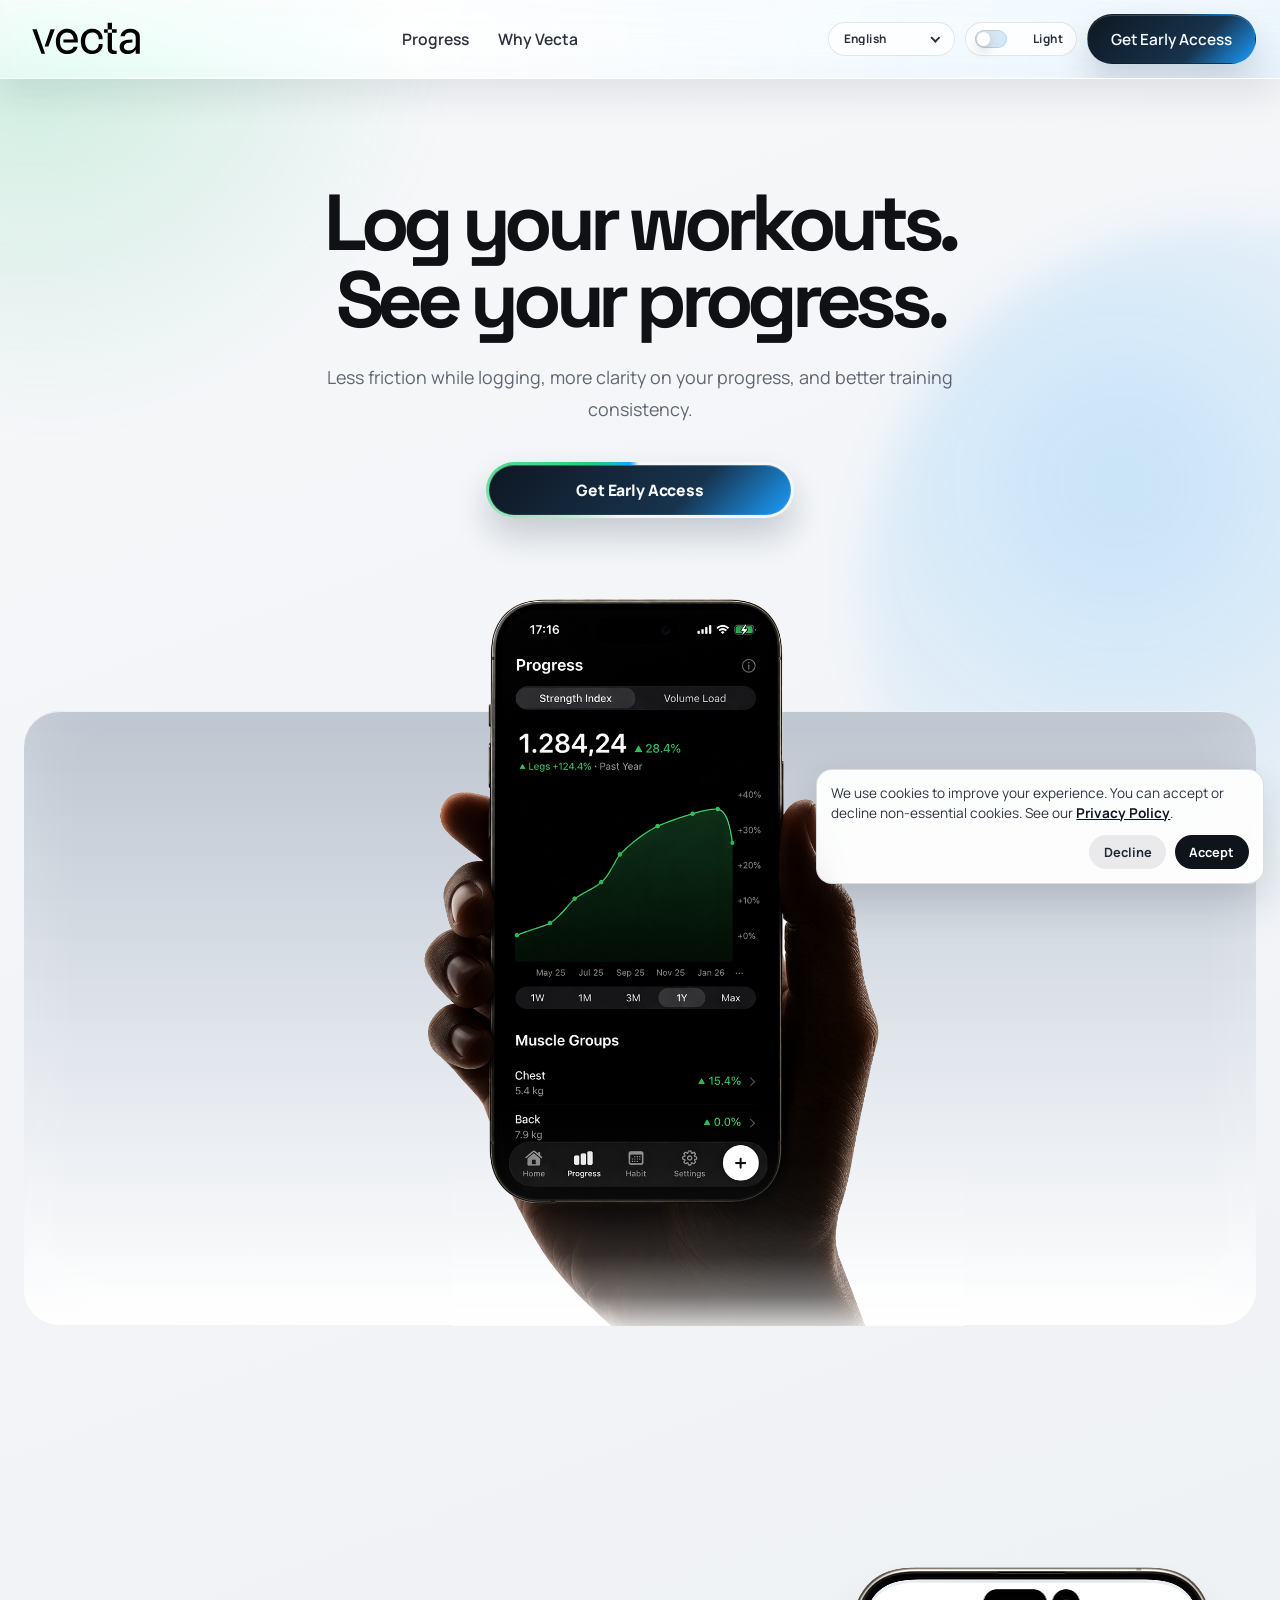
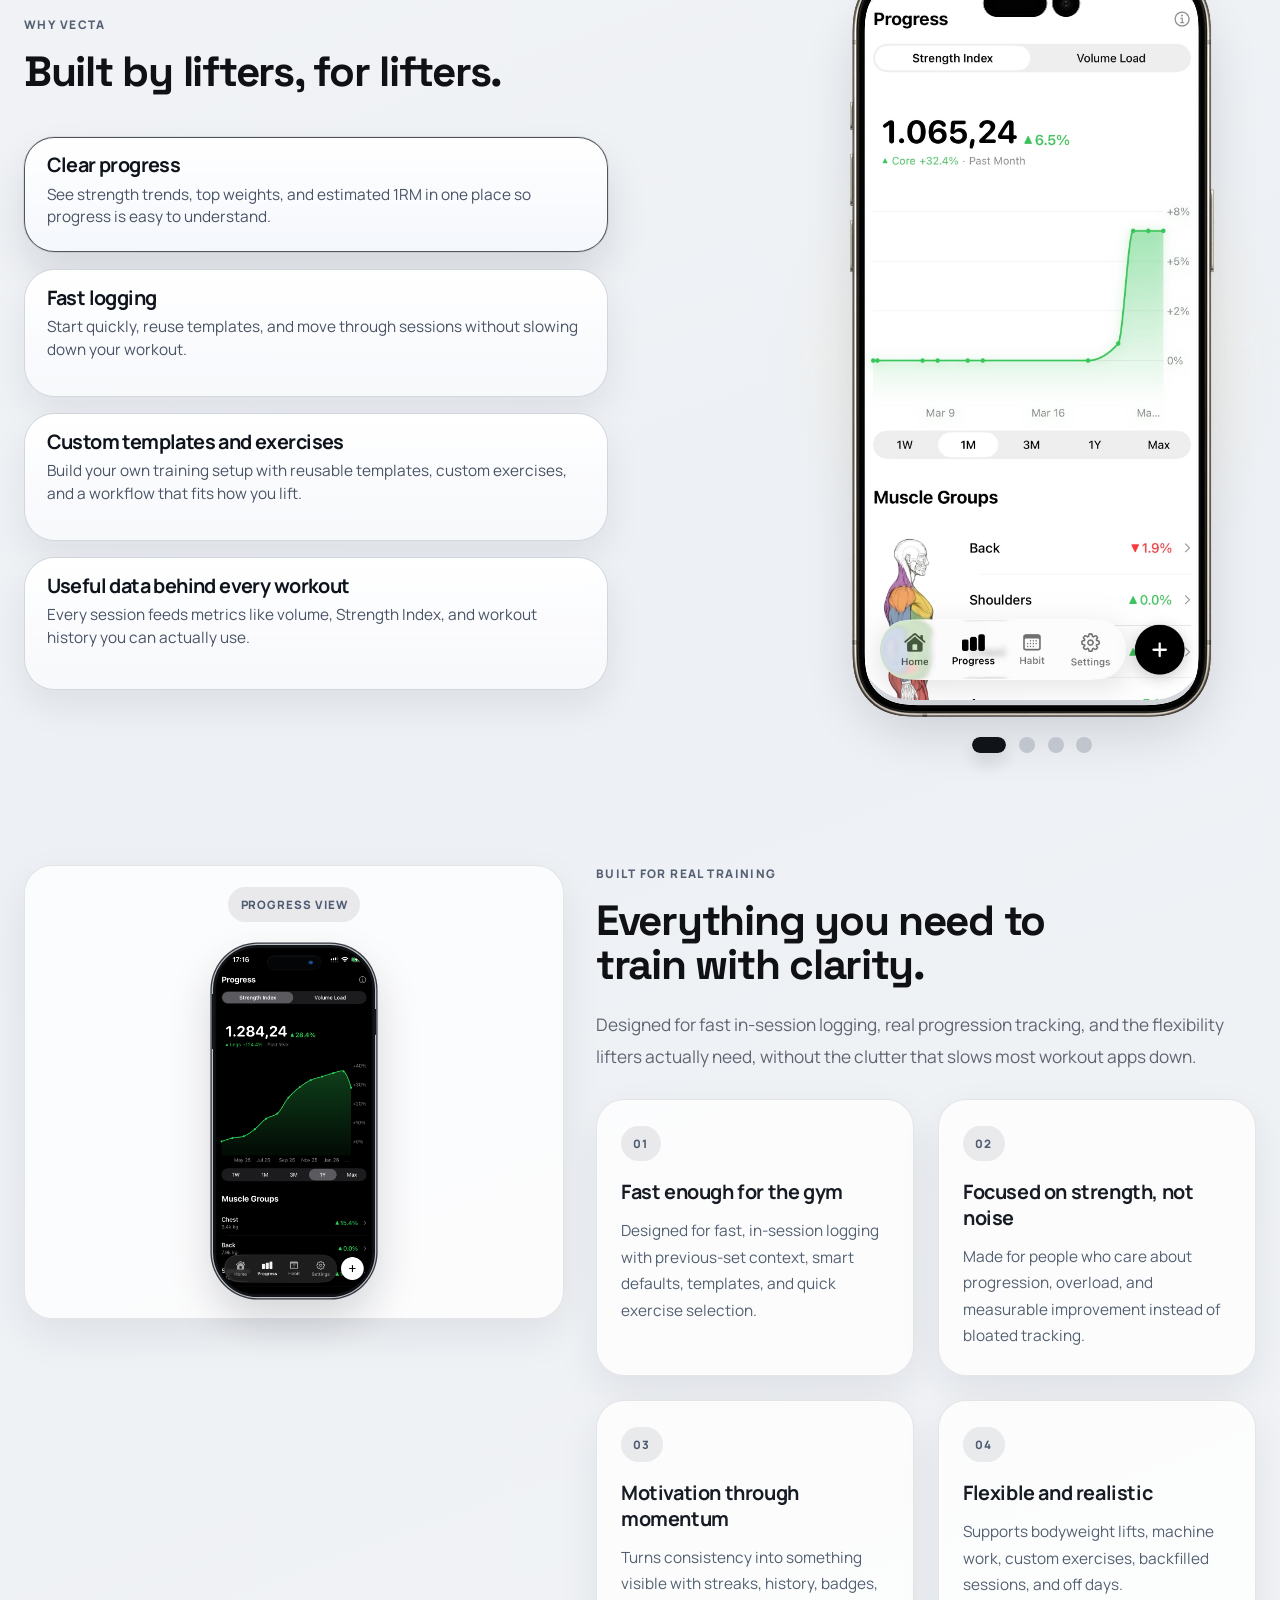
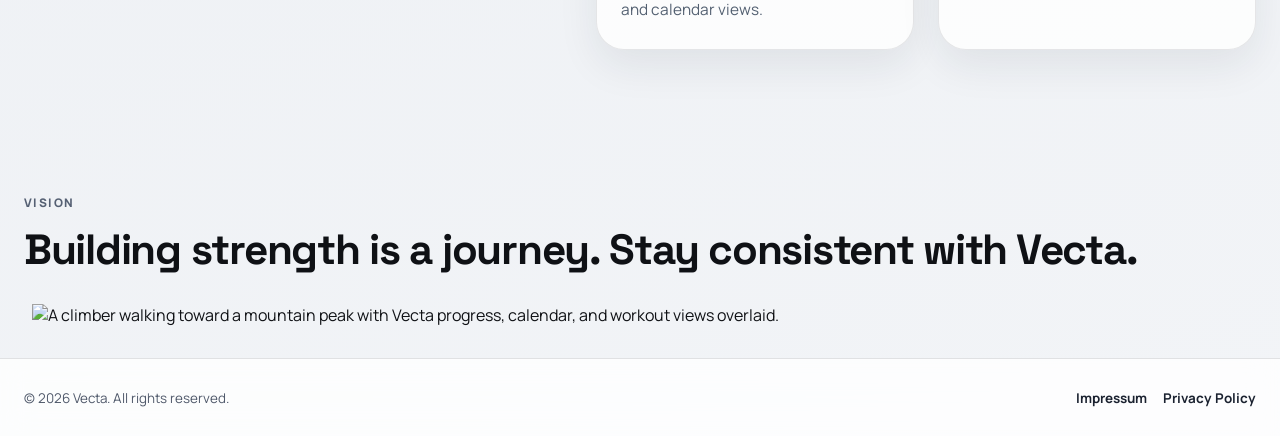
==== commit 9e2ede00: "Remove homepage feature blocks section" ====
--- a/index.html
+++ b/index.html
@@ -23,40 +23,41 @@
     <div class="ambient ambient-one"></div>
     <div class="ambient ambient-two"></div>
 
-    <header class="site-header container reveal">
-      <a class="brand" href="index.html" aria-label="Vecta home">
-        <span class="brand-mark" aria-hidden="true">
-          <img src="logo.svg" alt="" class="brand-logo" />
-        </span>
-      </a>
-      <nav class="site-nav" aria-label="Main navigation">
-        <a href="#progress">Progress</a>
-        <a href="#why-vecta">Why Vecta</a>
-        <a href="#features">Features</a>
-      </nav>
-      <div class="header-controls">
-        <div class="lang-toggle">
-          <select class="lang-select" aria-label="Language" title="Language">
-            <option value="index.html" selected>English</option>
-            <option value="index-de.html">Deutsch</option>
-          </select>
-        </div>
-        <button
-          class="theme-toggle"
-          type="button"
-          aria-pressed="false"
-          data-theme-toggle
-          data-light-label="Light"
-          data-dark-label="Dark"
-          data-aria-light="Switch to light mode"
-          data-aria-dark="Switch to dark mode"
-        >
-          <span class="theme-toggle-track" aria-hidden="true">
-            <span class="theme-toggle-thumb"></span>
+    <header class="site-header-shell reveal">
+      <div class="site-header container">
+        <a class="brand" href="index.html" aria-label="Vecta home">
+          <span class="brand-mark" aria-hidden="true">
+            <img src="logo.svg" alt="" class="brand-logo" />
           </span>
-          <span class="theme-toggle-text" data-theme-toggle-label>Light</span>
-        </button>
-        <a class="header-cta" href="waitlist.html">Get Early Access</a>
+        </a>
+        <nav class="site-nav" aria-label="Main navigation">
+          <a href="#progress">Progress</a>
+          <a href="#why-vecta">Why Vecta</a>
+        </nav>
+        <div class="header-controls">
+          <div class="lang-toggle">
+            <select class="lang-select" aria-label="Language" title="Language">
+              <option value="index.html" selected>English</option>
+              <option value="index-de.html">Deutsch</option>
+            </select>
+          </div>
+          <button
+            class="theme-toggle"
+            type="button"
+            aria-pressed="false"
+            data-theme-toggle
+            data-light-label="Light"
+            data-dark-label="Dark"
+            data-aria-light="Switch to light mode"
+            data-aria-dark="Switch to dark mode"
+          >
+            <span class="theme-toggle-track" aria-hidden="true">
+              <span class="theme-toggle-thumb"></span>
+            </span>
+            <span class="theme-toggle-text" data-theme-toggle-label>Light</span>
+          </button>
+          <a class="header-cta" href="waitlist.html">Get Early Access</a>
+        </div>
       </div>
     </header>
 
@@ -276,46 +277,20 @@
         </div>
       </section>
 
-      <section class="test-details container reveal delay-3" id="features">
-        <div class="section-heading test-section-heading">
-          <p>Feature Blocks</p>
-          <h2>Built for real training, not just recording sets.</h2>
-        </div>
-        <div class="feature-grid">
-          <article class="feature-card">
-            <span class="feature-meta">01</span>
-            <h3>Log workouts without breaking flow</h3>
-            <p>
-              Start a session fast, pull in a template, compare against previous
-              sets, and move through workouts with less friction.
-            </p>
-          </article>
-          <article class="feature-card">
-            <span class="feature-meta">02</span>
-            <h3>See strength progress at a glance</h3>
-            <p>
-              Track Strength Index, volume load, top weights, estimated 1RM
-              trends, and muscle-group progress from the same data you log.
-            </p>
-          </article>
-          <article class="feature-card">
-            <span class="feature-meta">03</span>
-            <h3>Stay consistent for the long run</h3>
-            <p>
-              Use streaks, calendars, badges, and training history to build
-              momentum over time, including rest days and interrupted weeks.
-            </p>
-          </article>
-          <article class="feature-card">
-            <span class="feature-meta">04</span>
-            <h3>Built for how people really train</h3>
-            <p>
-              Use built-in exercises, add your own, log bodyweight movements,
-              track scale weight, scan machines, and backdate older sessions.
-            </p>
-          </article>
-        </div>
-      </section>
+      <section class="vision-section container reveal delay-3" id="vision">
+        <div class="section-heading vision-heading">
+          <p>Vision</p>
+          <h2>Building strength is a journey. Stay consistent with Vecta.</h2>
+        </div>
+        <figure class="vision-figure">
+          <img
+            src="vision-journey.png"
+            alt="A climber walking toward a mountain peak with Vecta progress, calendar, and workout views overlaid."
+            class="vision-image"
+          />
+        </figure>
+      </section>
+
     </main>
 
     <footer class="site-footer-bar">
--- a/styles.css
+++ b/styles.css
@@ -19,6 +19,18 @@
   --header-bg: rgba(255, 255, 255, 0.74);
   --header-border: rgba(15, 17, 21, 0.08);
   --header-shadow: 0 16px 38px rgba(13, 22, 36, 0.1);
+  --header-shell-bg: linear-gradient(
+    180deg,
+    rgba(255, 255, 255, 0.62) 0%,
+    rgba(255, 255, 255, 0.34) 100%
+  );
+  --header-shell-border: rgba(255, 255, 255, 0.34);
+  --header-shell-highlight:
+    linear-gradient(180deg, rgba(255, 255, 255, 0.34), rgba(255, 255, 255, 0.06)),
+    linear-gradient(90deg, rgba(255, 255, 255, 0.2), transparent 32%, rgba(27, 159, 255, 0.1) 100%);
+  --header-shell-shadow:
+    0 16px 36px rgba(13, 22, 36, 0.09),
+    inset 0 1px 0 rgba(255, 255, 255, 0.32);
   --control-bg: rgba(255, 255, 255, 0.8);
   --control-bg-hover: rgba(255, 255, 255, 0.96);
   --control-text: #2b303a;
@@ -118,6 +130,18 @@
   --header-bg: rgba(10, 16, 24, 0.76);
   --header-border: rgba(144, 160, 180, 0.18);
   --header-shadow: 0 20px 48px rgba(0, 0, 0, 0.32);
+  --header-shell-bg: linear-gradient(
+    180deg,
+    rgba(15, 24, 36, 0.62) 0%,
+    rgba(8, 14, 22, 0.34) 100%
+  );
+  --header-shell-border: rgba(205, 220, 238, 0.16);
+  --header-shell-highlight:
+    linear-gradient(180deg, rgba(255, 255, 255, 0.1), rgba(255, 255, 255, 0.015)),
+    linear-gradient(90deg, rgba(118, 168, 230, 0.12), transparent 38%, rgba(39, 202, 114, 0.08) 100%);
+  --header-shell-shadow:
+    0 18px 42px rgba(0, 0, 0, 0.28),
+    inset 0 1px 0 rgba(255, 255, 255, 0.08);
   --control-bg: rgba(15, 22, 32, 0.9);
   --control-bg-hover: rgba(19, 28, 40, 0.98);
   --control-text: #eef4fb;
@@ -247,21 +271,53 @@
   margin: 0 auto;
 }
 
+.site-header-shell {
+  position: sticky;
+  top: 0;
+  z-index: 40;
+  width: 100%;
+  overflow: hidden;
+  isolation: isolate;
+  border-bottom: 1px solid var(--header-shell-border);
+  background: var(--header-shell-bg);
+  backdrop-filter: blur(28px) saturate(180%) brightness(1.06);
+  -webkit-backdrop-filter: blur(28px) saturate(180%) brightness(1.06);
+  box-shadow: var(--header-shell-shadow);
+}
+
+.site-header-shell::before,
+.site-header-shell::after {
+  content: "";
+  position: absolute;
+  inset: 0;
+  pointer-events: none;
+}
+
+.site-header-shell::before {
+  background: var(--header-shell-highlight);
+  opacity: 0.95;
+}
+
+.site-header-shell::after {
+  inset: auto 0 0;
+  height: 1px;
+  background: linear-gradient(
+    90deg,
+    transparent 0%,
+    rgba(255, 255, 255, 0.72) 18%,
+    rgba(255, 255, 255, 0.18) 55%,
+    transparent 100%
+  );
+}
+
 .site-header {
-  position: sticky;
-  top: var(--sticky-header-offset);
-  z-index: 40;
+  position: relative;
+  z-index: 1;
   display: grid;
   grid-template-columns: auto 1fr auto;
   align-items: center;
   gap: 2.8rem;
-  margin-top: 1rem;
-  padding: 0.9rem 1.25rem;
-  border: 1px solid var(--header-border);
-  border-radius: 1.55rem;
-  background: var(--header-bg);
-  backdrop-filter: blur(18px);
-  box-shadow: var(--header-shadow);
+  padding: 0.9rem 0;
 }
 
 section[id] {
@@ -917,6 +973,8 @@
   display: flex;
   flex-direction: column;
   align-items: center;
+  box-sizing: border-box;
+  padding-top: 0.9rem;
   min-height: 49rem;
 }
 
@@ -1348,15 +1406,13 @@
   line-height: 1.88;
 }
 
-.pillar-grid,
-.feature-grid {
+.pillar-grid {
   display: grid;
   grid-template-columns: repeat(2, minmax(0, 1fr));
   gap: 1.5rem;
 }
 
 .pillar-card,
-.feature-card,
 .flow-card {
   border-radius: 1.75rem;
   border: 1px solid var(--card-border);
@@ -1367,7 +1423,6 @@
 }
 
 .pillar-index,
-.feature-meta,
 .flow-label {
   display: inline-flex;
   align-items: center;
@@ -1384,7 +1439,6 @@
 }
 
 .pillar-card h3,
-.feature-card h3,
 .flow-card h3 {
   margin: 1.15rem 0 0;
   font-size: 1.24rem;
@@ -1394,7 +1448,6 @@
 }
 
 .pillar-card p,
-.feature-card p,
 .flow-card p {
   margin: 0.85rem 0 0;
   color: var(--card-text);
@@ -1419,10 +1472,6 @@
 
 .flow-list li {
   line-height: 1.5;
-}
-
-.feature-grid {
-  margin-top: 2.1rem;
 }
 
 .benefits-grid {
@@ -1678,6 +1727,40 @@
 
 .waitlist-message.error {
   color: var(--status-error);
+}
+
+.vision-section.container {
+  margin-top: 9rem;
+}
+
+.vision-heading {
+  max-width: none;
+  margin: 0 0 2rem;
+  text-align: center;
+}
+
+.vision-heading p {
+  text-align: left;
+}
+
+.vision-heading h2 {
+  margin: 0;
+  margin-left: 0;
+  max-width: none;
+  white-space: nowrap;
+  font-size: clamp(1rem, 2.45vw, 2.85rem);
+}
+
+.vision-figure {
+  width: min(1480px, calc(100vw - 4rem));
+  margin: 0 0 0 50%;
+  transform: translateX(-50%);
+}
+
+.vision-image {
+  display: block;
+  width: 100%;
+  height: auto;
 }
 
 .site-footer-bar {
@@ -2097,7 +2180,7 @@
   animation: rise 0.82s cubic-bezier(0.2, 0.8, 0.2, 1) forwards;
 }
 
-.site-header.reveal {
+.site-header-shell.reveal {
   opacity: 1;
   transform: none;
   animation: none;
@@ -2194,6 +2277,7 @@
   }
 
   .why-vecta-device {
+    padding-top: 0.75rem;
     min-height: 40rem;
   }
 
@@ -2202,7 +2286,6 @@
   }
 
   .pillar-grid,
-  .feature-grid,
   .flow-grid,
   .social-card {
     grid-template-columns: 1fr;
@@ -2226,6 +2309,10 @@
 
   .social-card {
     align-items: flex-start;
+  }
+
+  .vision-section.container {
+    margin-top: 6.5rem;
   }
 }
 
@@ -2244,7 +2331,10 @@
     width: 6.1rem;
   }
 
-  .site-header,
+  .site-header {
+    padding: 0.72rem 0;
+  }
+
   .legal-header {
     padding: 0.72rem 0.9rem;
     border-radius: 1.2rem;
@@ -2312,6 +2402,7 @@
   }
 
   .why-vecta-device {
+    padding-top: 0.6rem;
     min-height: 31rem;
   }
 
@@ -2486,6 +2577,18 @@
     border-width: 0.42rem;
   }
 
+  .vision-section.container {
+    margin-top: 4rem;
+  }
+
+  .vision-figure {
+    width: calc(100vw - 1.6rem);
+  }
+
+  .vision-heading {
+    margin-bottom: 1.15rem;
+  }
+
   .site-footer-bar {
     margin-top: 1.5rem;
   }
@@ -2593,14 +2696,12 @@
 
   .section-intro,
   .pillar-card p,
-  .feature-card p,
   .flow-card p,
   .cta-band-inner span {
     font-size: 0.9rem;
   }
 
   .pillar-card,
-  .feature-card,
   .flow-card,
   .social-card,
   .cta-band-inner {
@@ -2609,7 +2710,6 @@
   }
 
   .pillar-card h3,
-  .feature-card h3,
   .flow-card h3 {
     font-size: 1.02rem;
   }
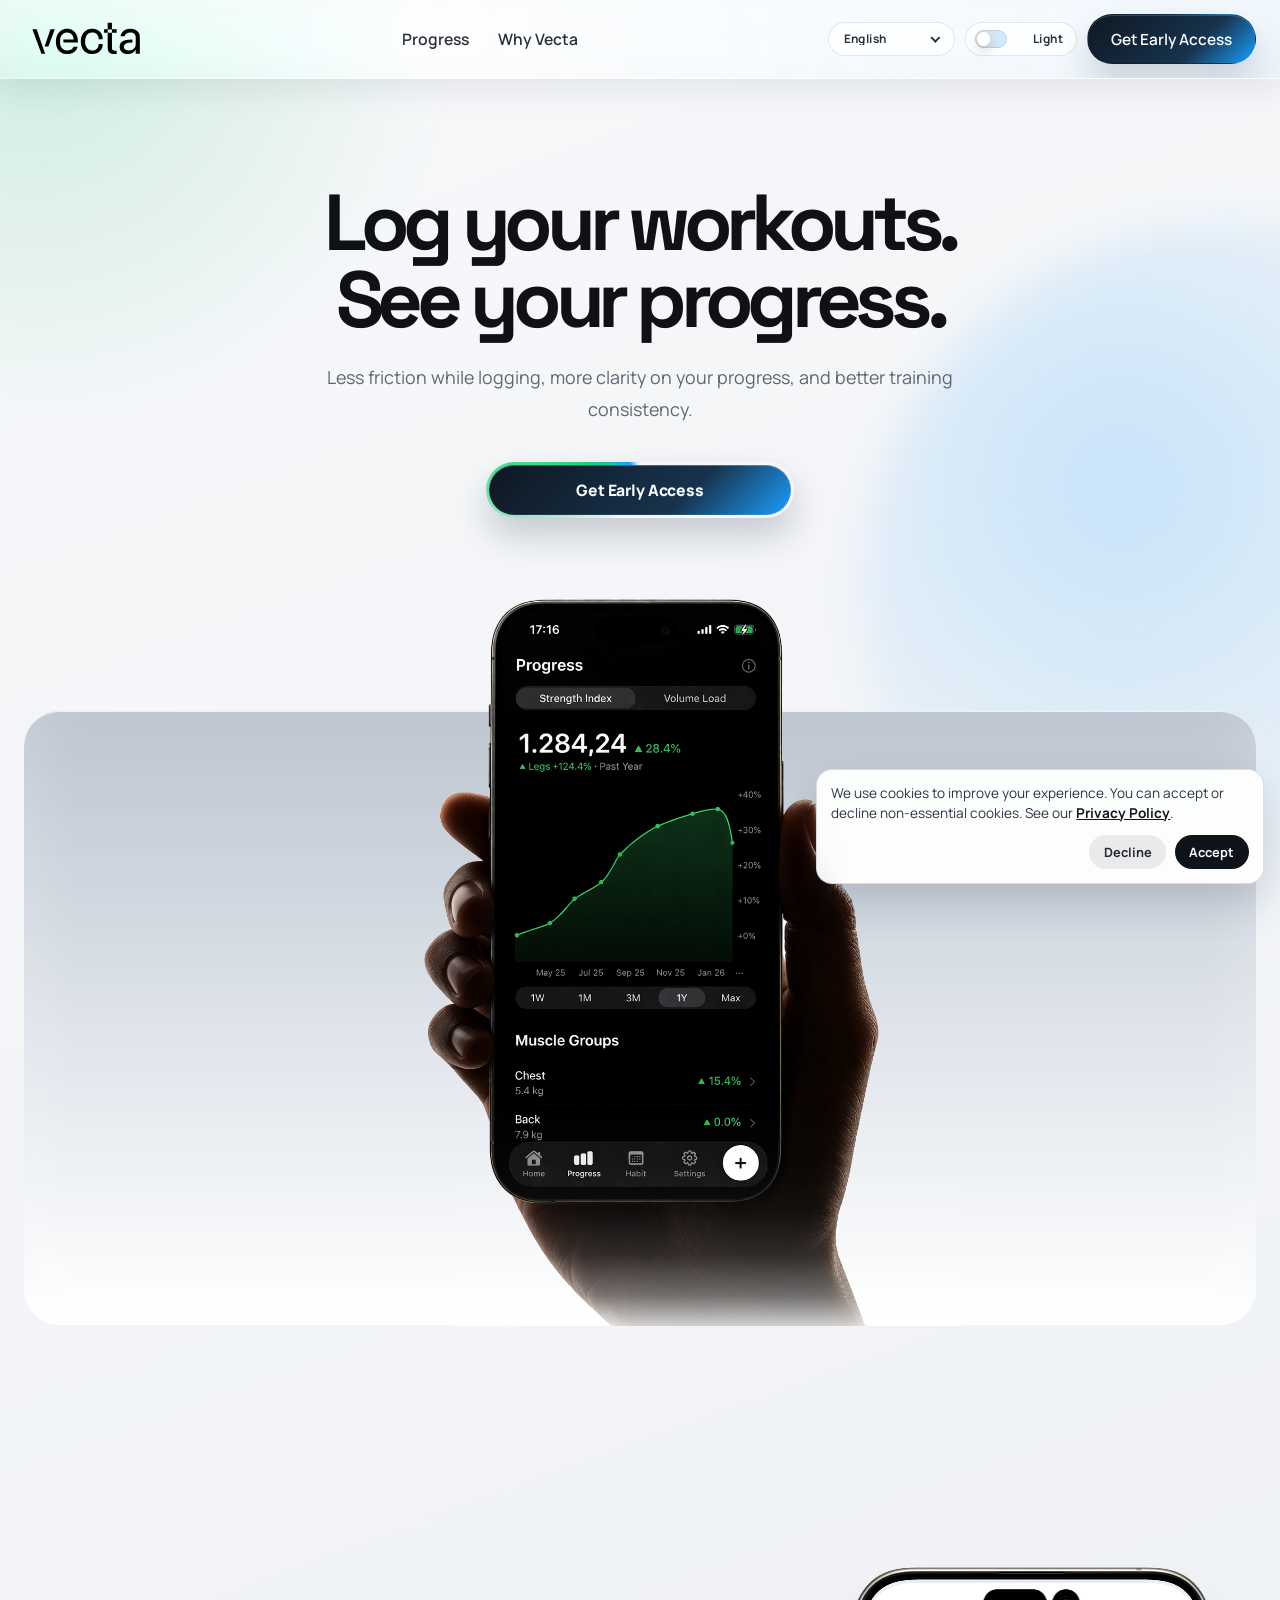
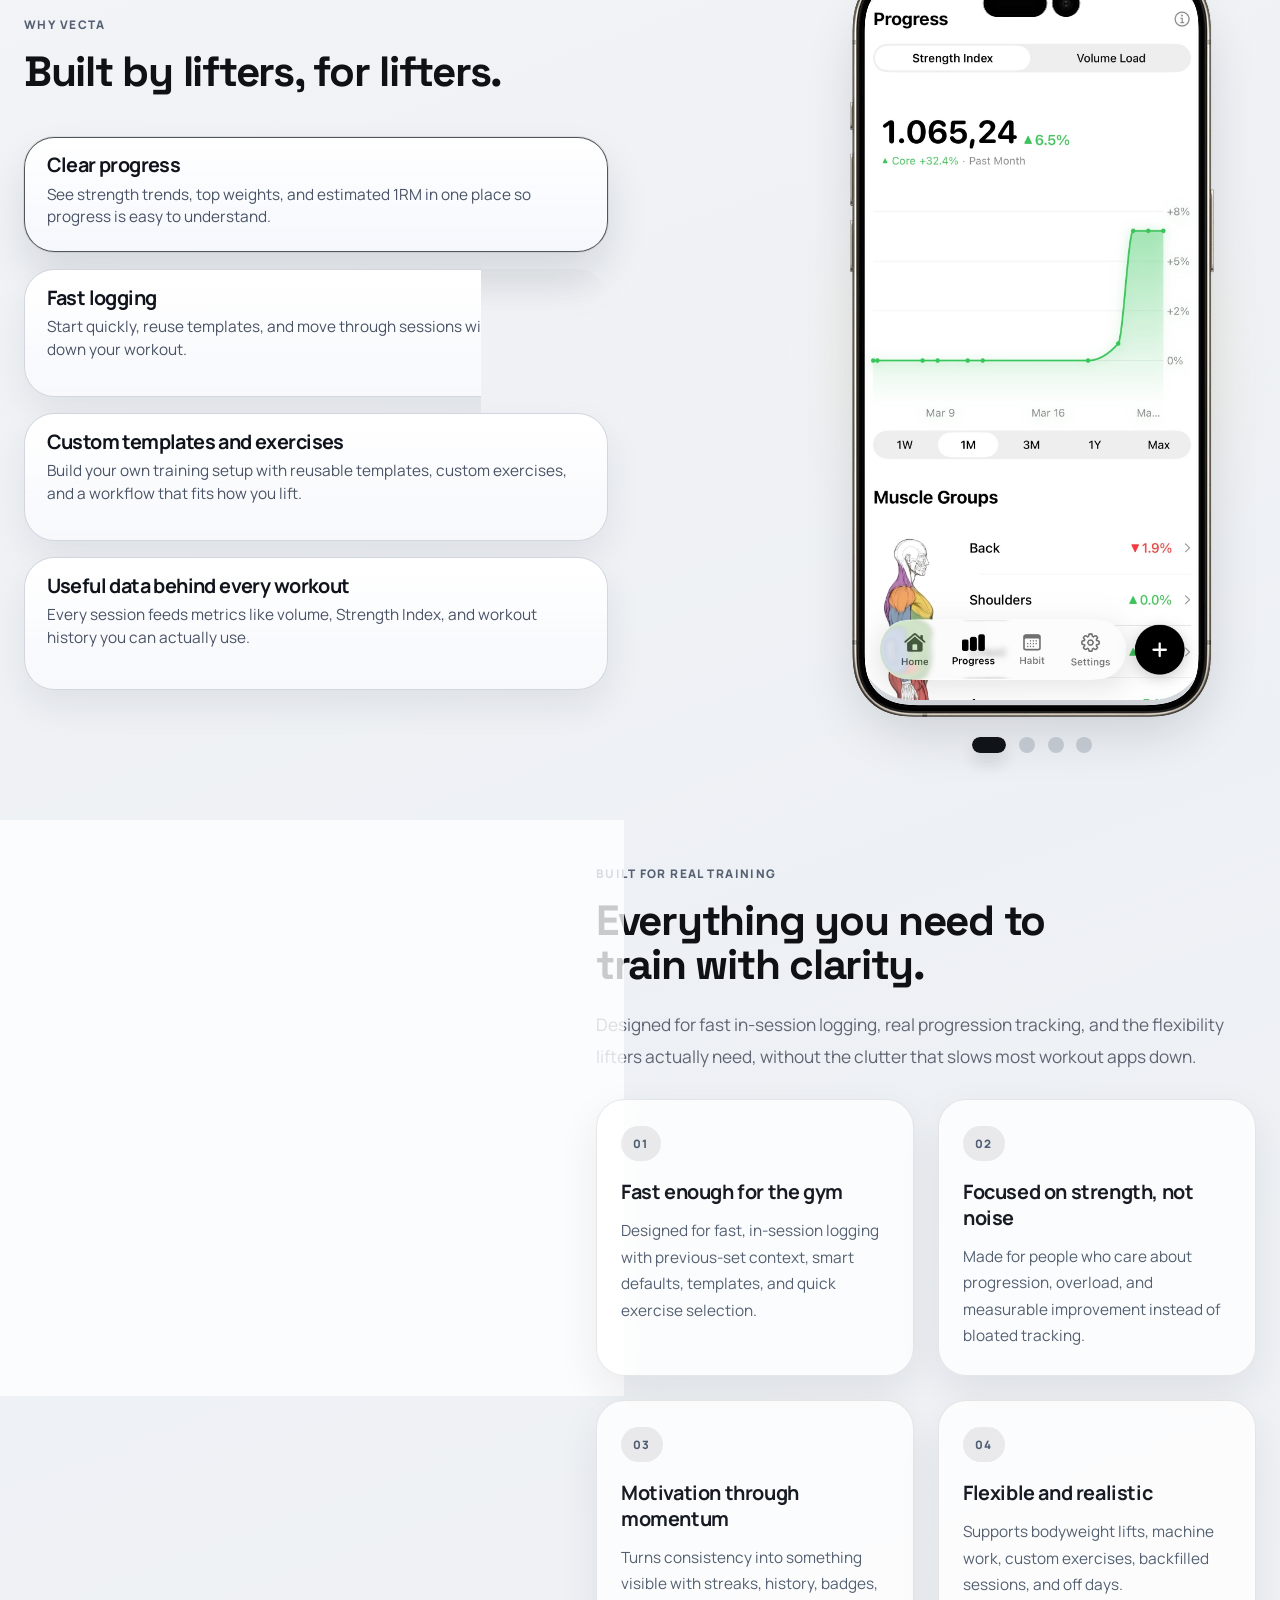
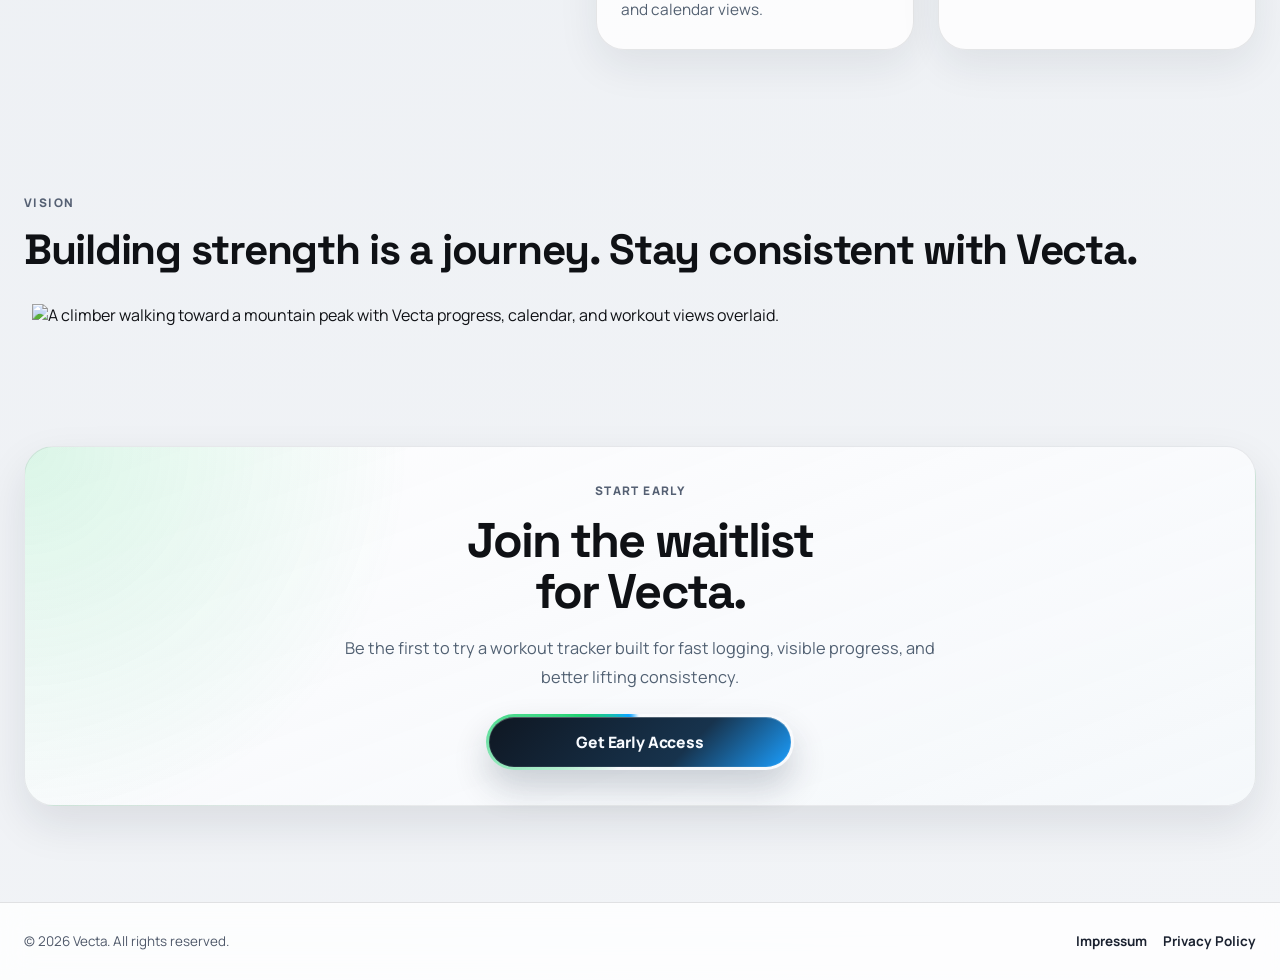
==== commit a173f6dc: "Refine glass header styling" ====
--- a/index.html
+++ b/index.html
@@ -291,6 +291,20 @@
         </figure>
       </section>
 
+      <section class="cta-band container reveal delay-3" aria-label="Early access call to action">
+        <div class="cta-band-inner">
+          <p>Start Early</p>
+          <h2>Join the waitlist for Vecta.</h2>
+          <span>
+            Be the first to try a workout tracker built for fast logging,
+            visible progress, and better lifting consistency.
+          </span>
+          <a class="button button-primary hero-highlight-cta" href="waitlist.html">
+            Get Early Access
+          </a>
+        </div>
+      </section>
+
     </main>
 
     <footer class="site-footer-bar">
--- a/styles.css
+++ b/styles.css
@@ -21,16 +21,16 @@
   --header-shadow: 0 16px 38px rgba(13, 22, 36, 0.1);
   --header-shell-bg: linear-gradient(
     180deg,
-    rgba(255, 255, 255, 0.62) 0%,
-    rgba(255, 255, 255, 0.34) 100%
+    rgba(255, 255, 255, 0.46) 0%,
+    rgba(255, 255, 255, 0.18) 100%
   );
-  --header-shell-border: rgba(255, 255, 255, 0.34);
+  --header-shell-border: rgba(255, 255, 255, 0.2);
   --header-shell-highlight:
-    linear-gradient(180deg, rgba(255, 255, 255, 0.34), rgba(255, 255, 255, 0.06)),
-    linear-gradient(90deg, rgba(255, 255, 255, 0.2), transparent 32%, rgba(27, 159, 255, 0.1) 100%);
+    linear-gradient(180deg, rgba(255, 255, 255, 0.22), rgba(255, 255, 255, 0.03)),
+    linear-gradient(90deg, rgba(255, 255, 255, 0.12), transparent 32%, rgba(27, 159, 255, 0.07) 100%);
   --header-shell-shadow:
-    0 16px 36px rgba(13, 22, 36, 0.09),
-    inset 0 1px 0 rgba(255, 255, 255, 0.32);
+    0 14px 28px rgba(13, 22, 36, 0.07),
+    inset 0 1px 0 rgba(255, 255, 255, 0.2);
   --control-bg: rgba(255, 255, 255, 0.8);
   --control-bg-hover: rgba(255, 255, 255, 0.96);
   --control-text: #2b303a;
@@ -132,16 +132,16 @@
   --header-shadow: 0 20px 48px rgba(0, 0, 0, 0.32);
   --header-shell-bg: linear-gradient(
     180deg,
-    rgba(15, 24, 36, 0.62) 0%,
-    rgba(8, 14, 22, 0.34) 100%
+    rgba(15, 24, 36, 0.46) 0%,
+    rgba(8, 14, 22, 0.18) 100%
   );
-  --header-shell-border: rgba(205, 220, 238, 0.16);
+  --header-shell-border: rgba(205, 220, 238, 0.1);
   --header-shell-highlight:
-    linear-gradient(180deg, rgba(255, 255, 255, 0.1), rgba(255, 255, 255, 0.015)),
-    linear-gradient(90deg, rgba(118, 168, 230, 0.12), transparent 38%, rgba(39, 202, 114, 0.08) 100%);
+    linear-gradient(180deg, rgba(255, 255, 255, 0.07), rgba(255, 255, 255, 0.01)),
+    linear-gradient(90deg, rgba(118, 168, 230, 0.08), transparent 38%, rgba(39, 202, 114, 0.05) 100%);
   --header-shell-shadow:
-    0 18px 42px rgba(0, 0, 0, 0.28),
-    inset 0 1px 0 rgba(255, 255, 255, 0.08);
+    0 16px 34px rgba(0, 0, 0, 0.22),
+    inset 0 1px 0 rgba(255, 255, 255, 0.05);
   --control-bg: rgba(15, 22, 32, 0.9);
   --control-bg-hover: rgba(19, 28, 40, 0.98);
   --control-text: #eef4fb;
@@ -2150,28 +2150,8 @@
   line-height: 1.75;
 }
 
-.cta-band-inner a {
+.cta-band-inner .button {
   margin-top: 1.4rem;
-  display: inline-flex;
-  align-items: center;
-  justify-content: center;
-  min-height: 3.25rem;
-  padding: 0.92rem 1.4rem;
-  border-radius: 999px;
-  text-decoration: none;
-  background: #0f1722;
-  color: #f8fbff;
-  font-size: 0.9rem;
-  font-weight: 800;
-  box-shadow: 0 16px 28px rgba(16, 24, 37, 0.16);
-  transition: transform 0.2s ease, box-shadow 0.2s ease, background 0.2s ease;
-}
-
-.cta-band-inner a:hover,
-.cta-band-inner a:focus-visible {
-  background: #162334;
-  box-shadow: 0 20px 34px rgba(16, 24, 37, 0.2);
-  transform: translateY(-1px);
 }
 
 .reveal {
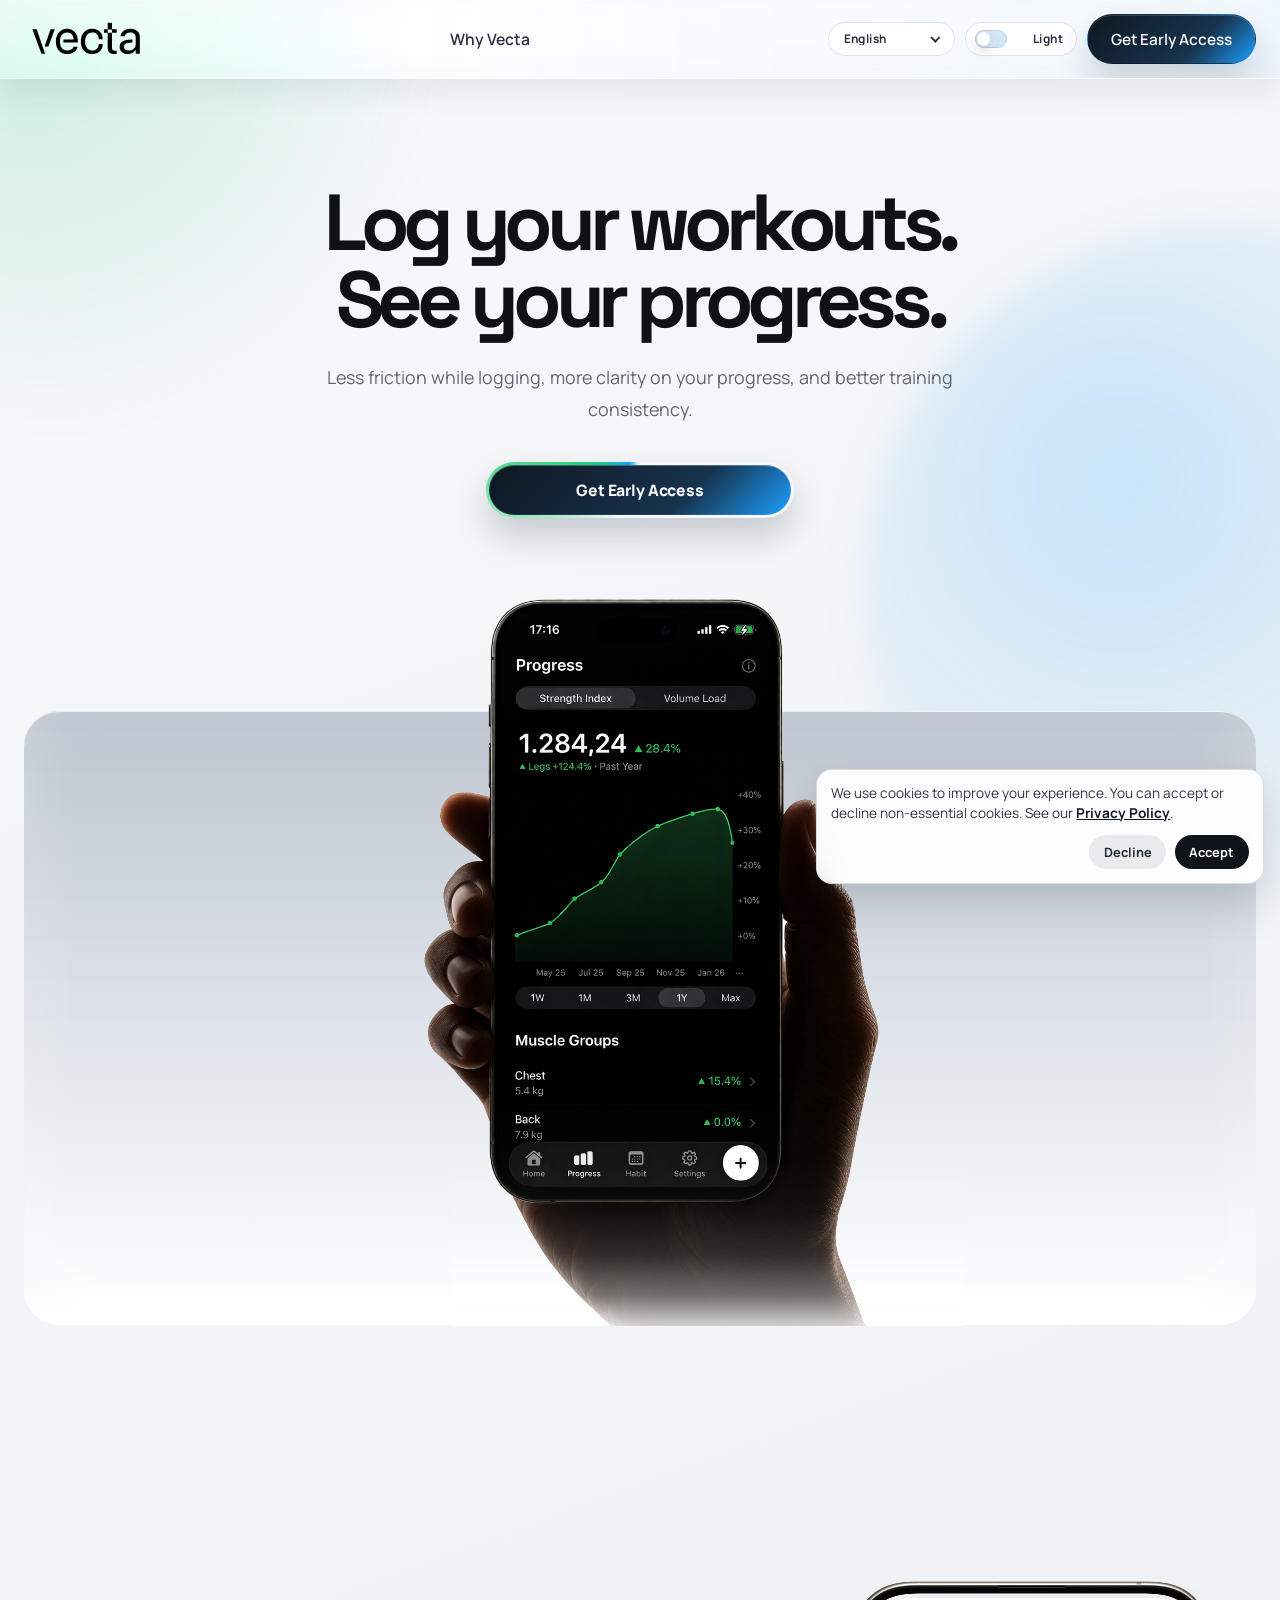
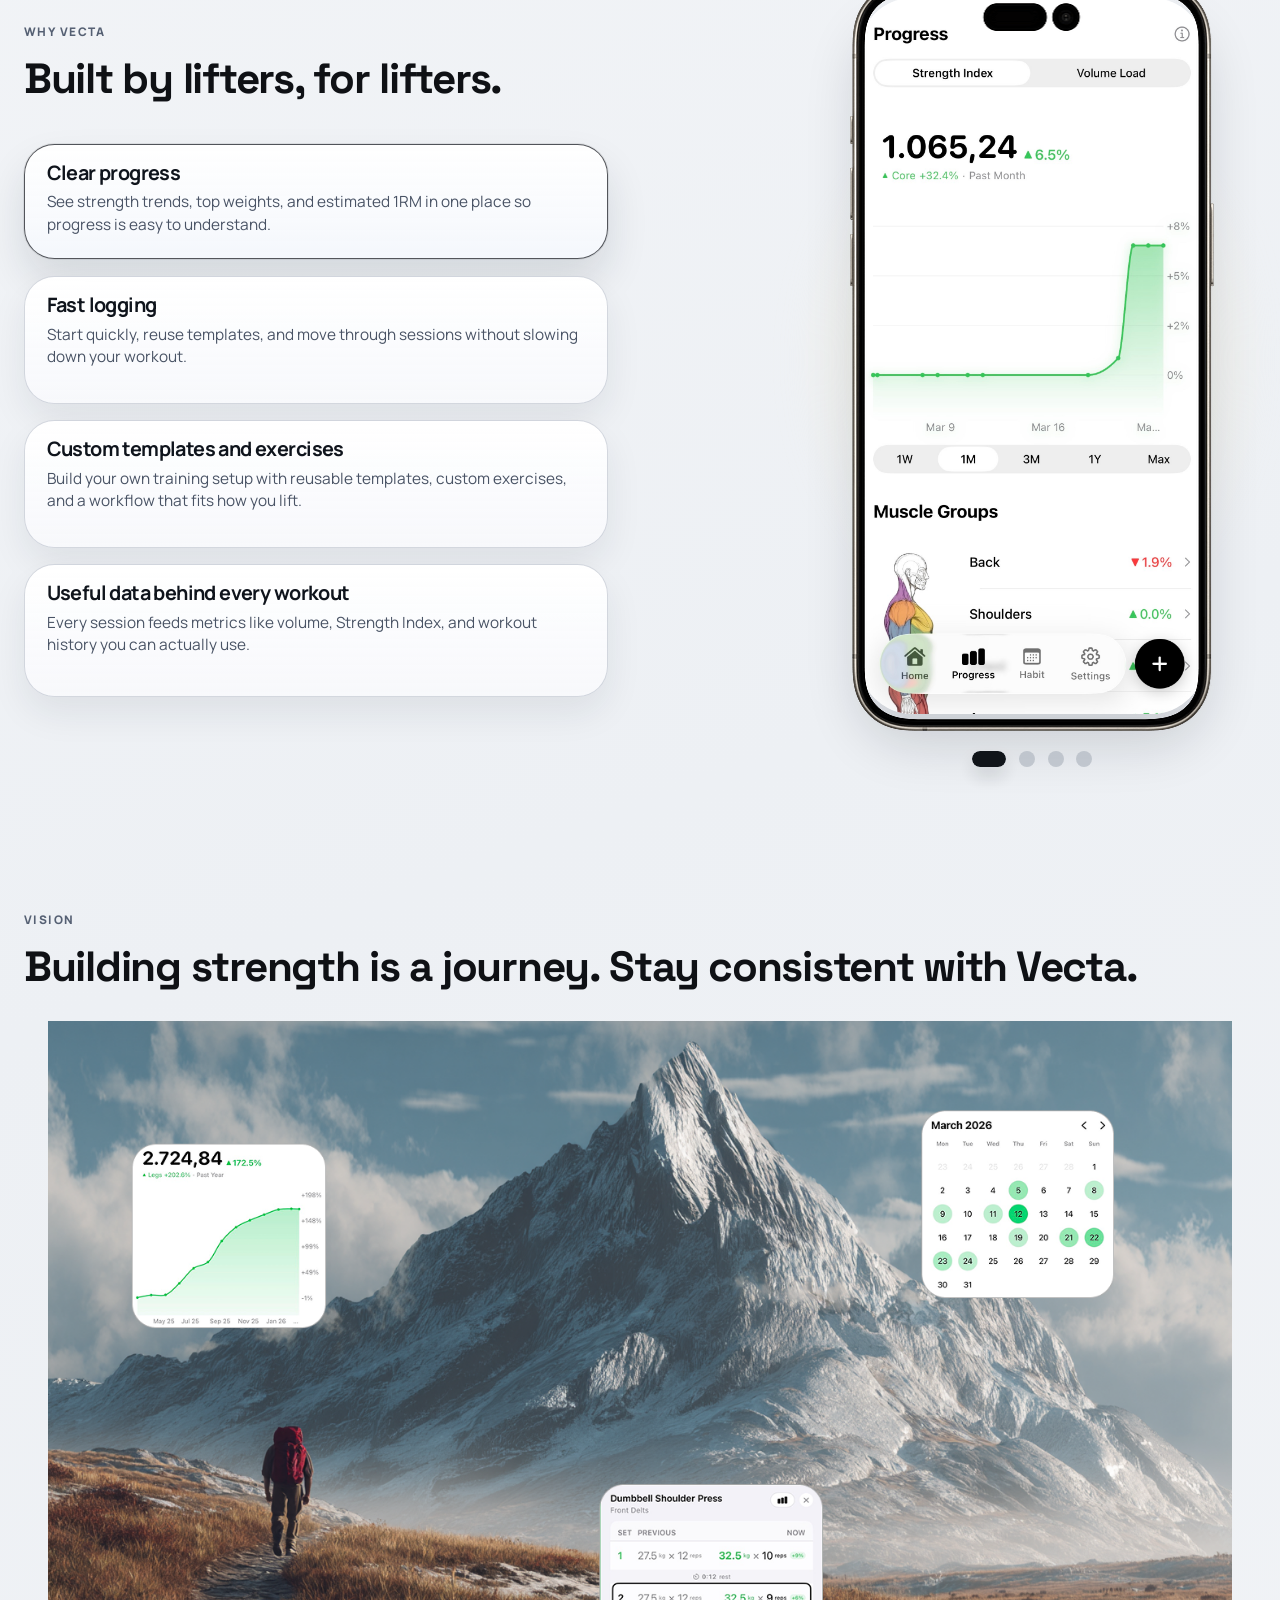
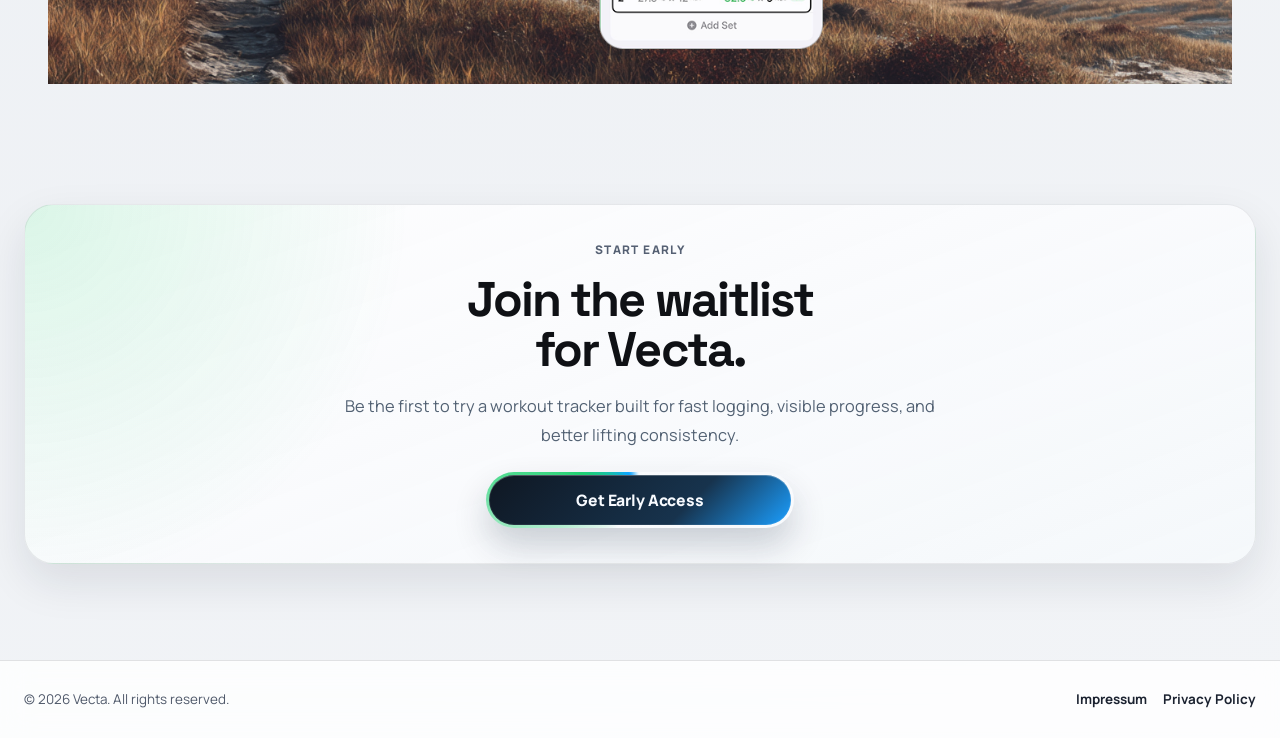
==== commit fa90aa3c: "Add CTA below vision section" ====
--- a/index.html
+++ b/index.html
@@ -31,7 +31,6 @@
           </span>
         </a>
         <nav class="site-nav" aria-label="Main navigation">
-          <a href="#progress">Progress</a>
           <a href="#why-vecta">Why Vecta</a>
         </nav>
         <div class="header-controls">
@@ -213,70 +212,6 @@
         </div>
       </section>
 
-      <section class="test-showcase container reveal delay-3" id="progress">
-        <div class="test-showcase-layout">
-          <article class="test-image-card">
-            <span class="test-image-label">Progress View</span>
-            <article class="phone test-inline-phone">
-              <div class="screen screen-primary">
-                <img
-                  src="IMG_2460.PNG"
-                  alt="Progress screen with strength index chart"
-                  class="screen-image"
-                />
-              </div>
-            </article>
-          </article>
-
-          <div class="test-showcase-copy">
-            <div class="section-heading">
-              <p>Built for Real Training</p>
-              <h2>Everything you need to train with clarity.</h2>
-            </div>
-            <p class="section-intro">
-              Designed for fast in-session logging, real progression tracking,
-              and the flexibility lifters actually need, without the clutter
-              that slows most workout apps down.
-            </p>
-
-            <div class="pillar-grid test-pillar-grid">
-              <article class="pillar-card">
-                <span class="pillar-index">01</span>
-                <h3>Fast enough for the gym</h3>
-                <p>
-                  Designed for fast, in-session logging with previous-set context,
-                  smart defaults, templates, and quick exercise selection.
-                </p>
-              </article>
-              <article class="pillar-card">
-                <span class="pillar-index">02</span>
-                <h3>Focused on strength, not noise</h3>
-                <p>
-                  Made for people who care about progression, overload, and
-                  measurable improvement instead of bloated tracking.
-                </p>
-              </article>
-              <article class="pillar-card">
-                <span class="pillar-index">03</span>
-                <h3>Motivation through momentum</h3>
-                <p>
-                  Turns consistency into something visible with streaks, history,
-                  badges, and calendar views.
-                </p>
-              </article>
-              <article class="pillar-card">
-                <span class="pillar-index">04</span>
-                <h3>Flexible and realistic</h3>
-                <p>
-                  Supports bodyweight lifts, machine work, custom exercises,
-                  backfilled sessions, and off days.
-                </p>
-              </article>
-            </div>
-          </div>
-        </div>
-      </section>
-
       <section class="vision-section container reveal delay-3" id="vision">
         <div class="section-heading vision-heading">
           <p>Vision</p>
--- a/styles.css
+++ b/styles.css
@@ -974,7 +974,7 @@
   flex-direction: column;
   align-items: center;
   box-sizing: border-box;
-  padding-top: 0.9rem;
+  padding-top: 1.8rem;
   min-height: 49rem;
 }
 
@@ -1752,7 +1752,7 @@
 }
 
 .vision-figure {
-  width: min(1480px, calc(100vw - 4rem));
+  width: min(1360px, calc(100vw - 6rem));
   margin: 0 0 0 50%;
   transform: translateX(-50%);
 }
@@ -2257,7 +2257,7 @@
   }
 
   .why-vecta-device {
-    padding-top: 0.75rem;
+    padding-top: 1.35rem;
     min-height: 40rem;
   }
 
@@ -2382,7 +2382,7 @@
   }
 
   .why-vecta-device {
-    padding-top: 0.6rem;
+    padding-top: 1rem;
     min-height: 31rem;
   }
 
@@ -2562,7 +2562,7 @@
   }
 
   .vision-figure {
-    width: calc(100vw - 1.6rem);
+    width: calc(100vw - 2.8rem);
   }
 
   .vision-heading {
